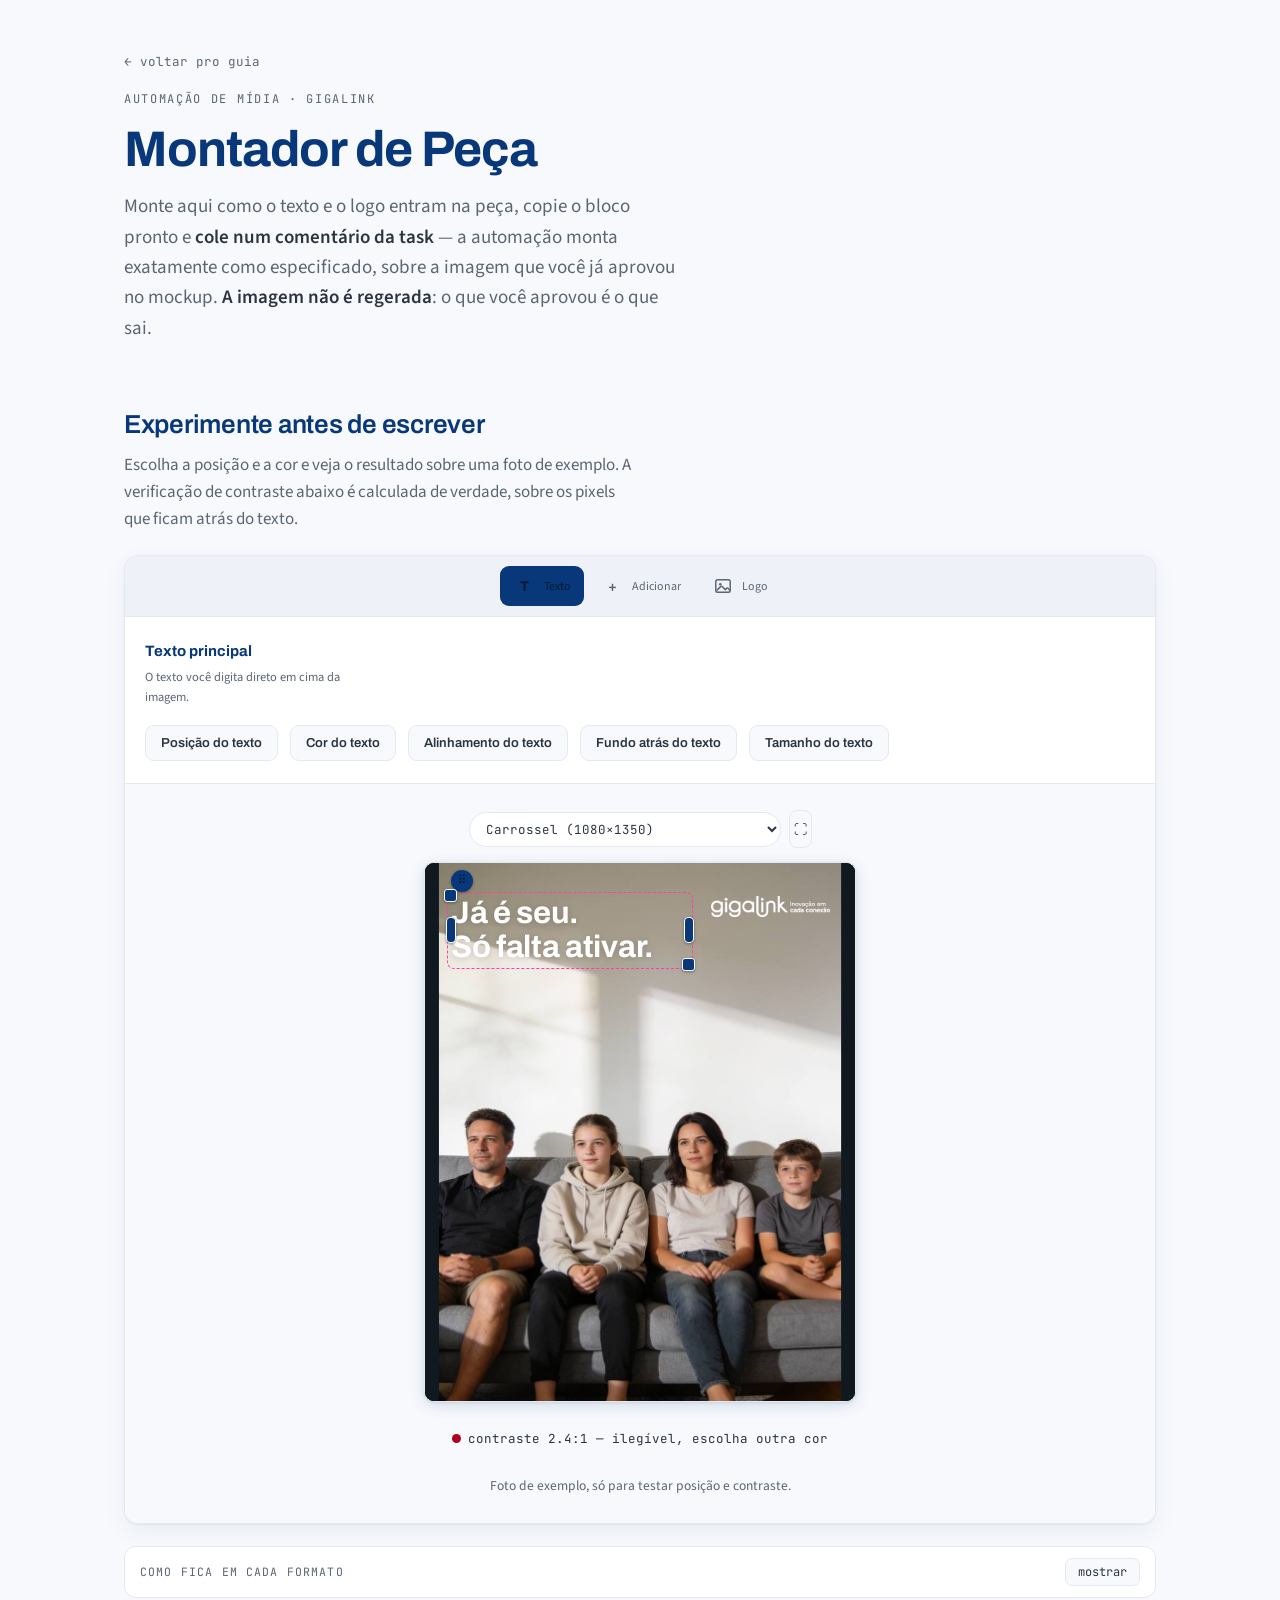
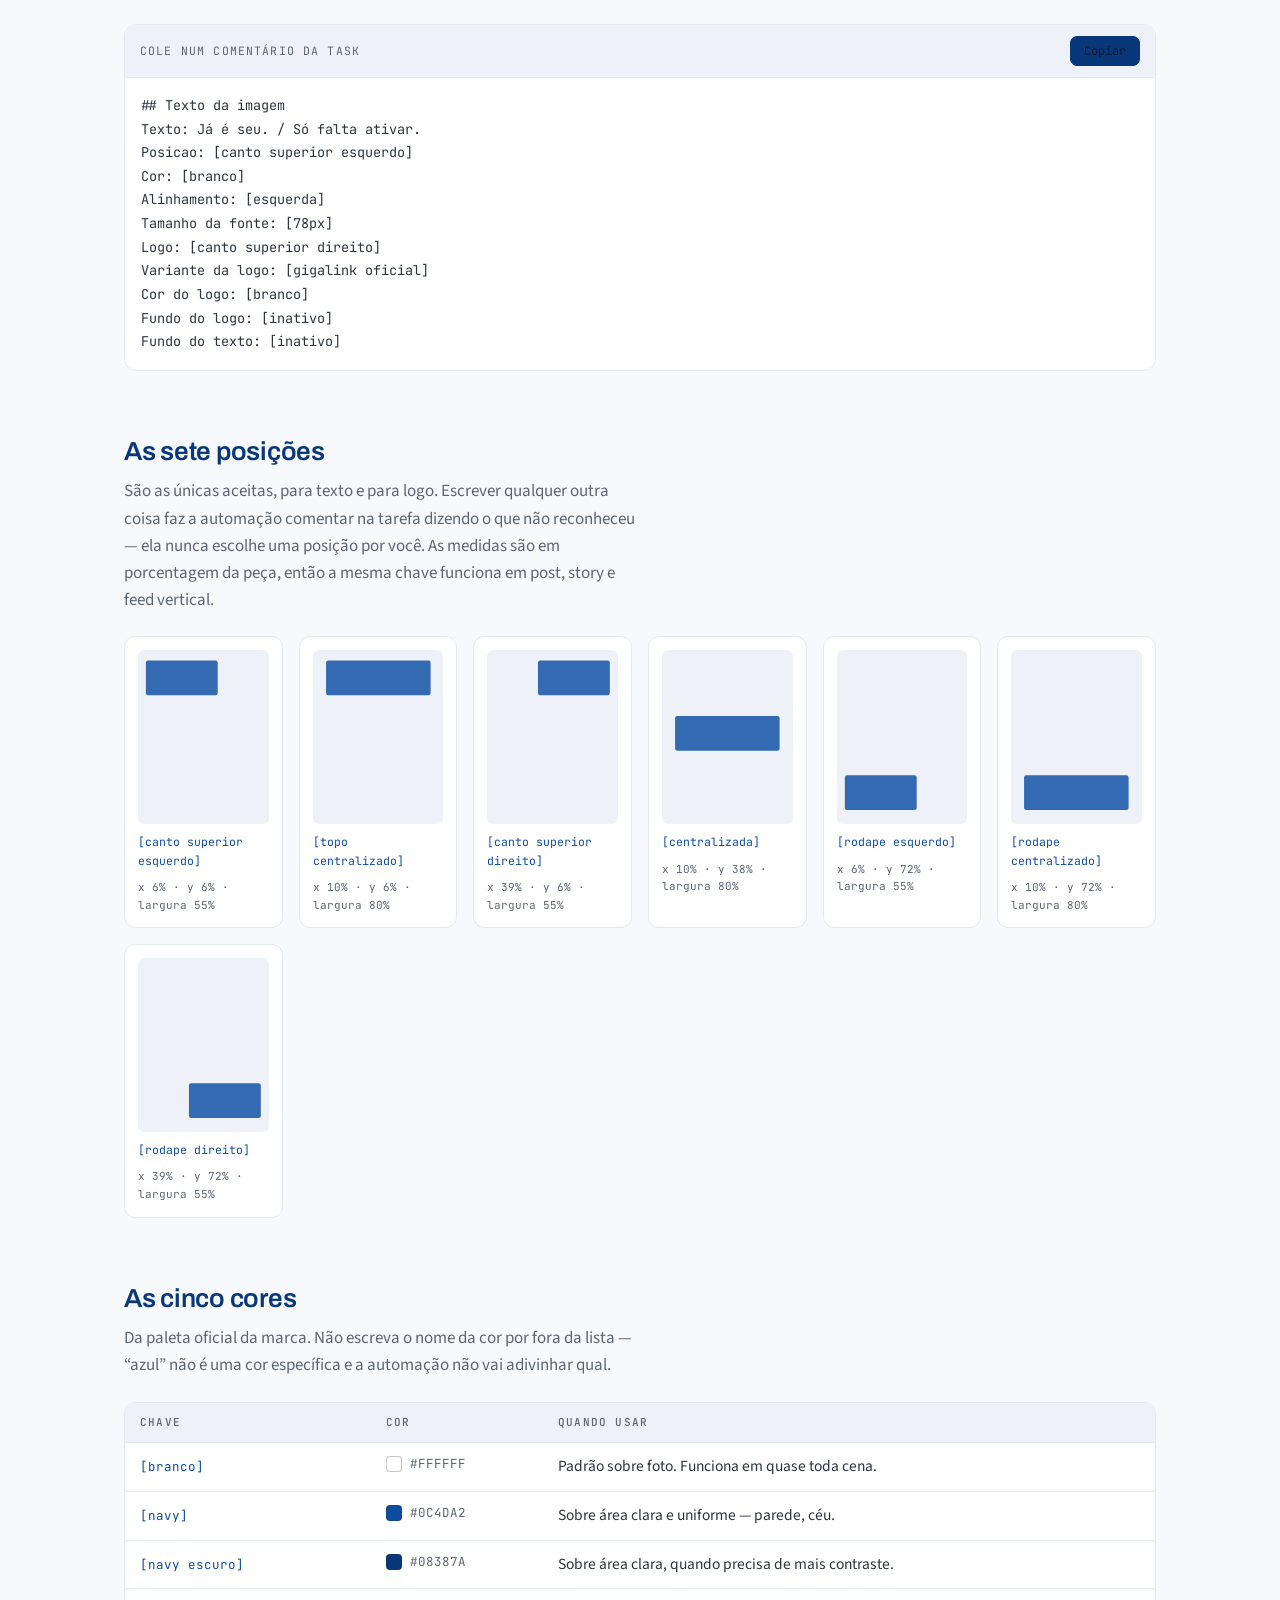
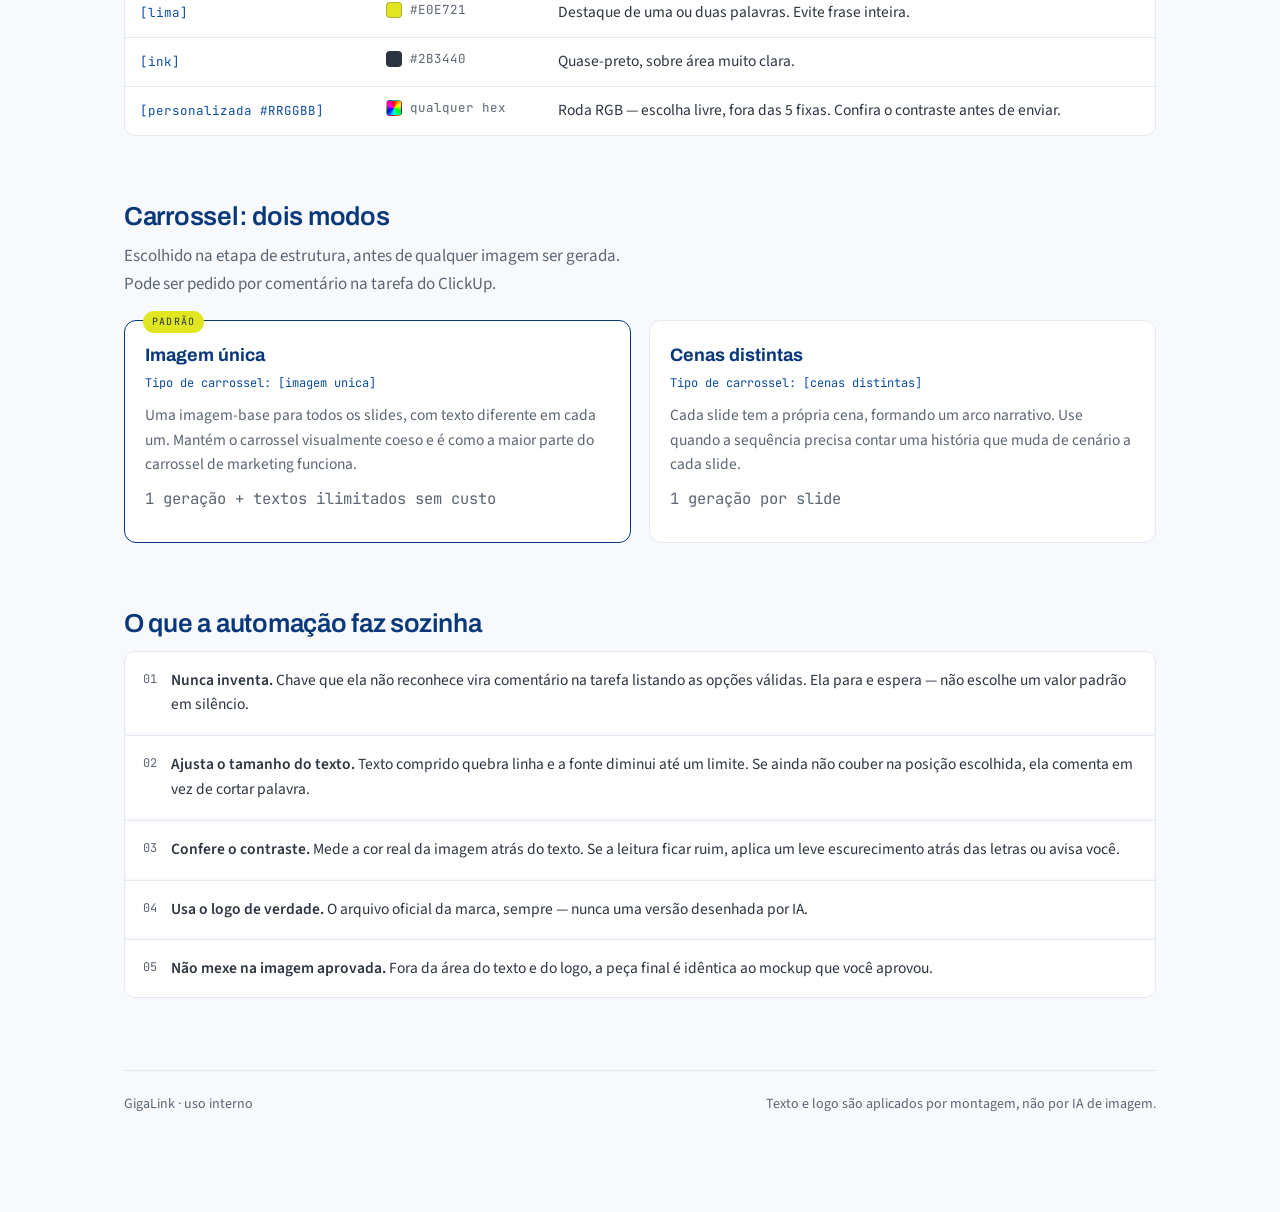
==== montador-peca/index.html @ 2132985a "fix(montador-peca): serializa tamanho de fonte real no comentario O Montador deixava ajustar o taman" ====
<!DOCTYPE html>
<html lang="pt-BR">
<head>
<meta charset="UTF-8">
<meta name="viewport" content="width=device-width, initial-scale=1.0">
<title>Montador de Peça</title>
<meta name="description" content="Referência de posição, cor e logo para a automação de mídia da Gigalink — escolha e veja o resultado antes de aprovar.">
<link rel="stylesheet" href="https://fonts.googleapis.com/css2?family=Archivo:wght@500;600;700&family=Source+Sans+3:wght@400;600&family=JetBrains+Mono:wght@500&display=swap">
<style>
:root{
  --navy-dark:#08387a; --navy:#0c4da2; --navy-mid:#1763c2;
  --lime:#e0e721; --ink:#2b3440; --muted:#5b6573;
  --line:#e4e9f1; --soft:#eef2f8;
  --bg:#f7f9fc; --card:#ffffff; --fg:var(--ink);
  --fg-dim:var(--muted); --border:var(--line); --chip:var(--soft);
  --ok:#1a7f4b; --warn:#8a5a00; --bad:#b00020;
  --shadow:0 1px 2px rgba(8,56,122,.06), 0 8px 24px rgba(8,56,122,.06);
  --display:"Archivo",system-ui,-apple-system,Segoe UI,sans-serif;
  --body:"Source Sans 3",system-ui,-apple-system,Segoe UI,sans-serif;
  --mono:"JetBrains Mono",ui-monospace,SFMono-Regular,Menlo,monospace;
}
@media (prefers-color-scheme:dark){
  :root:not([data-theme="light"]){
    --bg:#071a33; --card:#0d2748; --fg:#e8eef7; --fg-dim:#9fb3cd;
    --border:#1b3c66; --chip:#122f54; --navy-dark:#cddef5; --navy:#7fb1f0;
    --ok:#5ed69b; --warn:#e8bf6a; --bad:#ff8a9b;
    --shadow:0 1px 2px rgba(0,0,0,.3), 0 10px 28px rgba(0,0,0,.35);
  }
}
:root[data-theme="dark"]{
  --bg:#071a33; --card:#0d2748; --fg:#e8eef7; --fg-dim:#9fb3cd;
  --border:#1b3c66; --chip:#122f54; --navy-dark:#cddef5; --navy:#7fb1f0;
  --ok:#5ed69b; --warn:#e8bf6a; --bad:#ff8a9b;
  --shadow:0 1px 2px rgba(0,0,0,.3), 0 10px 28px rgba(0,0,0,.35);
}

*{box-sizing:border-box}
body{
  margin:0; background:var(--bg); color:var(--fg);
  font-family:var(--body); font-size:17px; line-height:1.6;
  -webkit-font-smoothing:antialiased;
}
.wrap{max-width:1080px; margin:0 auto; padding:48px 24px 96px}

/* --- cabecalho --- */
.voltar{
  display:inline-flex; align-items:center; gap:6px; font-family:var(--mono);
  font-size:12.5px; color:var(--fg-dim); text-decoration:none; margin-bottom:18px;
}
.voltar:hover{ color:var(--navy) }
.eyebrow{
  font-family:var(--mono); font-size:12px; letter-spacing:.14em;
  text-transform:uppercase; color:var(--fg-dim); margin:0 0 14px;
}
h1{
  font-family:var(--display); font-weight:700; font-size:clamp(32px,5vw,50px);
  line-height:1.06; letter-spacing:-.02em; margin:0 0 16px; text-wrap:balance;
  color:var(--navy-dark);
}
.lede{font-size:19px; color:var(--fg-dim); max-width:62ch; margin:0}
.lede strong{color:var(--fg); font-weight:600}

h2{
  font-family:var(--display); font-weight:600; font-size:26px; letter-spacing:-.01em;
  margin:0 0 6px; color:var(--navy-dark); text-wrap:balance;
}
.sub{color:var(--fg-dim); margin:0 0 22px; max-width:64ch}
section{margin-top:60px}

/* --- montador --- */
/* FIX 2026-09-01: a proporcao estava invertida -- controles ocupavam 593px e a previa
   so 320px, ou seja a coisa que a pessoa precisa julgar era a menor da tela. Agora os
   controles ficam numa coluna estreita fixa e a previa fica com todo o resto. */
/* FIX 2026-09-01: layout virou vertical -- rail + painel de controles formam uma
   barra no TOPO, a previa/imagem fica embaixo, ocupando a largura toda. Antes disso
   era rail | controles | previa lado a lado (3 colunas). */
.tool{
  display:grid; grid-template-columns:1fr; gap:0;
  background:var(--card); border:1px solid var(--border); border-radius:14px;
  box-shadow:var(--shadow); overflow:hidden;
}

/* --- rail de itens (Text/Logo), estilo editor de peca: barra horizontal no topo --- */
.rail{
  display:flex; flex-direction:row; flex-wrap:wrap; align-items:center; justify-content:center;
  gap:4px; padding:10px 14px; border-right:none; border-bottom:1px solid var(--border);
  background:var(--chip);
}
.rail-btn{
  display:flex; flex-direction:row; align-items:center; gap:6px; width:auto; flex:0 0 auto;
  padding:7px 12px; border:none; border-radius:9px; background:transparent;
  color:var(--fg-dim); cursor:pointer; font-family:var(--body);
}
.rail-btn .ic{
  display:flex; align-items:center; justify-content:center; width:26px; height:26px;
  font-family:var(--display); font-weight:700; font-size:14px;
}
.rail-btn .lb{font-size:12px; letter-spacing:.01em; line-height:1.1; text-align:center}
.rail-btn:hover{background:var(--bg); color:var(--fg)}
.rail-btn[aria-pressed="true"]{background:var(--navy-dark); color:var(--card)}
:root[data-theme="dark"] .rail-btn[aria-pressed="true"],
:root:not([data-theme="light"]) .rail-btn[aria-pressed="true"]{ color:#071a33 }
.rail-remove{
  width:22px; height:22px; border-radius:50%; border:1px solid var(--border);
  background:var(--bg); color:var(--fg-dim); font-size:12px; line-height:1; cursor:pointer;
  margin-top:-2px;
}
.rail-remove:hover{color:var(--bad); border-color:var(--bad)}

.controls{display:flex; flex-direction:column; padding:22px 20px; min-width:0}
.controls-head{
  font-family:var(--display); font-weight:700; font-size:15px; color:var(--navy-dark);
  margin:0 0 4px;
}
.controls-hint{
  font-size:12.5px; color:var(--fg-dim); margin:0 0 18px; max-width:38ch;
}
/* FIX 2026-09-01: com o topo virando uma barra larga, o painel e uma grade que usa
   a largura toda, e todo campo fica lado a lado com os outros na mesma linha
   (nao mais empilhado) -- os campos com mais conteudo (posicao, fundo) tem um
   min-width maior pra nao ficar espremido, mas continuam quebrando linha em vez
   de tomar a largura inteira sozinhos. */
/* flex (nao grid): agora cada campo e so um botao pequeno de largura variavel
   ("Cor do texto" vs "Alinhamento do texto" tem tamanhos bem diferentes) -- grid
   com 1fr estica cada celula pra largura da coluna toda, o que colava os botoes
   um embaixo do outro em telas estreitas mesmo cabendo 2+ lado a lado. Flex-wrap
   deixa cada botao com a largura do proprio conteudo e so quebra linha quando
   nao cabe mais nenhum. */
.panel{display:flex; flex-wrap:wrap; gap:10px 12px; align-items:flex-start}
.panel[hidden]{display:none}
.field{margin-bottom:0; position:relative}
/* botao que abre/fecha o popover da ferramenta -- fica visivel na barra, o resto
   (posicao, cores, sliders...) so aparece depois de clicar, estilo Photoshop/Figma */
.field-trigger{
  display:inline-flex; align-items:center; gap:6px; padding:10px 15px;
  border:1px solid var(--border); border-radius:9px; background:var(--bg); color:var(--fg);
  font-family:var(--display); font-weight:600; font-size:13px; cursor:pointer; white-space:nowrap;
}
.field-trigger:hover{border-color:var(--navy)}
.field-trigger[aria-expanded="true"]{background:var(--navy-dark); border-color:var(--navy-dark); color:var(--card)}
:root[data-theme="dark"] .field-trigger[aria-expanded="true"],
:root:not([data-theme="light"]) .field-trigger[aria-expanded="true"]{ color:#071a33 }
/* posicionado via JS (position:fixed) pra nao ser cortado pelo overflow:hidden do
   .tool -- o campo "Fundo atras..." perto do fim do painel abriria um popover
   parcialmente invisivel se isso ficasse position:absolute dentro do container */
.field-pop{
  position:fixed; z-index:45; min-width:240px; max-width:320px;
  background:var(--card); border:1px solid var(--border); border-radius:12px;
  box-shadow:0 16px 40px rgba(8,56,122,.2), 0 2px 10px rgba(8,56,122,.1);
  padding:16px; display:flex; flex-direction:column; gap:14px;
}
.field-pop[hidden]{display:none}
.key:focus-visible, .sw:focus-visible, .icon-btn:focus-visible,
.formato-select:focus-visible, .copy:focus-visible, .tbox:focus{
  outline:2px solid var(--navy); outline-offset:2px;
}

.custom-toggle{
  display:flex; align-items:center; gap:10px; font-family:var(--display); font-weight:600; font-size:13px;
  color:var(--fg); cursor:pointer; margin-top:9px;
}
/* interruptor (switch) no lugar do checkbox padrao do navegador -- transmite melhor
   a ideia de ligar/desligar um recurso do que uma caixinha de marcar */
.custom-toggle input[type="checkbox"]{
  appearance:none; -webkit-appearance:none; width:36px; height:21px; border-radius:999px;
  background:var(--border); position:relative; flex:none; cursor:pointer; margin:0;
  transition:background-color .15s ease; accent-color:var(--navy-dark);
}
.custom-toggle input[type="checkbox"]::after{
  content:''; position:absolute; top:2px; left:2px; width:17px; height:17px; border-radius:50%;
  background:#fff; box-shadow:0 1px 3px rgba(0,0,0,.35); transition:transform .15s ease;
}
.custom-toggle input[type="checkbox"]:checked{background:var(--navy-dark)}
.custom-toggle input[type="checkbox"]:checked::after{transform:translateX(15px)}
.custom-toggle input[type="checkbox"]:focus-visible{outline:2px solid var(--navy); outline-offset:2px}
.custom-fields{
  display:grid; grid-template-columns:1fr; gap:10px; margin-top:11px;
}
/* X/Y/L (ajuste fino de posicao) lado a lado -- agrupa as 3 coordenadas numa unica
   linha compacta em vez de espalhar em 3 linhas. Os campos de fundo (cor+opacidade)
   usam a mesma classe base e querem a largura inteira numa coluna so. */
.custom-fields.coords{grid-template-columns:repeat(3,1fr); max-width:280px}
.custom-fields[hidden]{display:none}
.custom-fields label{
  display:flex; flex-direction:column; gap:5px; font-family:var(--display); font-weight:600; font-size:11.5px;
  color:var(--fg-dim); text-transform:none; letter-spacing:0;
}
.custom-fields input{
  font-family:var(--mono); font-size:14px; padding:7px 9px; width:100%;
  border:1px solid var(--border); border-radius:7px; background:var(--bg); color:var(--fg);
  font-variant-numeric:tabular-nums;
}
.custom-fields input:focus-visible{outline:2px solid var(--navy); outline-offset:1px}
.custom-hint{
  grid-column:1/-1; font-family:var(--body); font-size:12.5px; line-height:1.5;
  color:var(--fg-dim); margin:0;
}
.size-val{font-family:var(--mono); font-weight:400; text-transform:none; letter-spacing:0; color:var(--fg)}
.size-range{width:100%; margin:9px 0; accent-color:var(--navy-dark)}
.size-range + .custom-hint{margin-top:-3px}
/* linha de opacidade: rotulo + barra curta + valor logo ao lado, em vez da barra
   esticando a largura toda do painel com o numero longe dela */
.opacity-row{display:flex; align-items:center; gap:12px; margin-top:2px}
.opacity-row .opacity-label{
  font-family:var(--display); font-weight:600; font-size:12.5px; color:var(--fg-dim); white-space:nowrap;
}
.opacity-row .size-range{width:130px; margin:0; flex:none}
.opacity-row .size-val{font-family:var(--display); font-weight:600; font-size:13px; min-width:34px}
/* campo numerico de tamanho de fonte -- troca a barra de slider por um numero em
   px que da pra digitar direto, mesma ideia de um campo de tamanho de fonte real
   (Canva/Figma/Photoshop), em vez de só arrastar uma barra */
.fontsize-input{position:relative; display:inline-block; margin:9px 0}
.fontsize-input input{
  font-family:var(--display); font-weight:600; font-size:16px; padding:9px 32px 9px 12px; width:110px;
  border:1px solid var(--border); border-radius:8px; background:var(--bg); color:var(--fg);
  font-variant-numeric:tabular-nums;
}
/* "px" embutido dentro do proprio campo (como Figma/Canva), nao solto do lado --
   e remove as setinhas nativas do number, que colidiriam com o "px" */
.fontsize-input input[type="number"]{-moz-appearance:textfield}
.fontsize-input input[type="number"]::-webkit-outer-spin-button,
.fontsize-input input[type="number"]::-webkit-inner-spin-button{-webkit-appearance:none; margin:0}
.fontsize-input input:focus-visible{outline:2px solid var(--navy); outline-offset:1px}
.fontsize-input .unit{
  position:absolute; right:12px; top:50%; transform:translateY(-50%);
  font-family:var(--mono); font-size:12px; color:var(--fg-dim); pointer-events:none;
}
.fontsize-input + .custom-hint{margin-top:8px}
.keys{display:flex; flex-wrap:wrap; gap:7px}
.key{
  font-family:var(--mono); font-size:12.5px; padding:7px 11px;
  border:1px solid var(--border); border-radius:7px;
  background:var(--bg); color:var(--fg); cursor:pointer;
}
.key[aria-pressed="true"]{
  background:var(--navy-dark); border-color:var(--navy-dark); color:var(--card);
}
:root[data-theme="dark"] .key[aria-pressed="true"],
:root:not([data-theme="light"]) .key[aria-pressed="true"]{ color:#071a33 }

.icon-btn{
  display:flex; align-items:center; justify-content:center; min-width:38px; height:38px;
  padding:0 4px; border:1px solid var(--border); border-radius:8px;
  background:var(--bg); color:var(--fg); cursor:pointer;
}
.icon-btn:hover{border-color:var(--navy)}

/* grupo segmentado (alinhamento) -- botoes colados, uma unica borda externa,
   igual editores de texto de mercado (design.com, Canva, Figma) */
.segbar{display:inline-flex; border:1px solid var(--border); border-radius:8px; overflow:hidden; width:fit-content}
.segbar .icon-btn{border:none; border-radius:0; min-width:36px}
.segbar .icon-btn + .icon-btn{border-left:1px solid var(--border)}

/* grade 3x3 de posicao: a celula ocupada representa onde o texto cai na peca --
   cada celula mostra uma seta apontando pra direcao (ou um ponto no centro), mais
   parecido com uma ferramenta de ancoragem do que os tracinhos de antes */
.posgrid3{display:grid; grid-template-columns:repeat(3,1fr); gap:6px; max-width:190px}
.poscell{
  display:flex; align-items:center; justify-content:center; height:36px;
  border:1px solid var(--border); border-radius:6px; background:var(--bg); cursor:pointer;
  color:var(--fg-dim);
}
.poscell:hover{border-color:var(--navy); color:var(--navy)}
.poscell[aria-pressed="true"]{background:var(--navy-dark); border-color:var(--navy-dark); color:var(--card)}
:root[data-theme="dark"] .poscell[aria-pressed="true"],
:root:not([data-theme="light"]) .poscell[aria-pressed="true"]{ color:#071a33 }
.icon-btn[aria-pressed="true"]{
  background:var(--navy-dark); border-color:var(--navy-dark); color:var(--card);
}
:root[data-theme="dark"] .icon-btn[aria-pressed="true"],
:root:not([data-theme="light"]) .icon-btn[aria-pressed="true"]{ color:#071a33 }

.sws{display:flex; flex-wrap:wrap; gap:8px}
.sw{
  display:flex; align-items:center; justify-content:center; cursor:pointer;
  width:34px; height:34px; padding:0; border:1px solid var(--border); border-radius:7px;
  background:var(--bg);
}
.sw i{width:18px; height:18px; border-radius:50%; border:1px solid rgba(43,52,64,.28); display:block}
.sw[aria-pressed="true"]{border-color:var(--navy-dark); box-shadow:inset 0 0 0 1px var(--navy-dark)}

/* swatch de cor livre: anel arco-iris (roda RGB) por baixo, input[type=color] nativo
   sobreposto e invisivel -- clicar em qualquer lugar do circulo abre o seletor do SO */
.sw-custom{position:relative; cursor:pointer}
.sw-custom i{
  background:conic-gradient(red,#ff0,lime,cyan,blue,magenta,red);
  border:1px solid rgba(43,52,64,.28);
}
.sw-custom--ativo i{border:2px solid var(--card); box-shadow:0 0 0 1px rgba(43,52,64,.28)}
.sw-custom input[type="color"]{
  position:absolute; inset:0; width:100%; height:100%; padding:0; border:none;
  opacity:0; cursor:pointer;
}

/* --- preview --- */
.stage{
  display:flex; flex-direction:column; gap:14px; align-items:center; min-width:0;
  background:var(--bg); padding:26px 22px; border-top:1px solid var(--border);
}
.formato-select{
  font-family:var(--mono); font-size:12.5px; padding:7px 30px 7px 12px; cursor:pointer;
  border:1px solid var(--border); border-radius:999px; background:var(--card); color:var(--fg);
  max-width:100%; min-width:0; text-overflow:ellipsis;
}
/* filho de flex sem min-width:0 nao encolhe abaixo do proprio conteudo -- o nome
   comprido do formato ("Carrossel (1080x1350)") empurrava o botao de ampliar
   pra fora da tela em telas estreitas */
.stage-top > *{min-width:0}
.stage-top{flex-wrap:wrap}

.frame{
  position:relative; width:320px; border-radius:10px; overflow:hidden;
  border:1px solid var(--border); background:#000; flex:none;
  transition:transform .18s ease; max-width:100%;
  box-shadow:0 4px 16px rgba(8,56,122,.14), 0 1px 3px rgba(8,56,122,.1);
}
.frame canvas{display:block; width:100%; height:100%}
.stage-top{display:flex; align-items:center; gap:8px}
.frame.ampliado{
  position:fixed; top:50%; left:50%; transform-origin:center;
  z-index:41; box-shadow:0 20px 60px rgba(0,0,0,.45);
}
.lightbox-backdrop{
  position:fixed; inset:0; background:rgba(4,12,26,.78); z-index:40; cursor:zoom-out;
}
.lightbox-backdrop[hidden]{display:none}

/* miniaturas: a mesma montagem renderizada em todos os formatos de uma vez, pra
   conferir de relance se o texto se comporta bem nos formatos baixos/largos */
.minis-wrap{margin-top:22px; border:1px solid var(--border); border-radius:12px; background:var(--card)}
.minis-head{
  display:flex; align-items:center; justify-content:space-between; gap:12px; padding:11px 15px;
}
.minis-head span{
  font-family:var(--mono); font-size:11.5px; letter-spacing:.1em; text-transform:uppercase; color:var(--fg-dim);
}
.minis-toggle{
  font-family:var(--mono); font-size:12px; cursor:pointer; padding:5px 12px; border-radius:7px;
  border:1px solid var(--border); background:var(--bg); color:var(--fg);
}
.minis-toggle:hover{border-color:var(--navy)}
.minis{
  display:grid; grid-template-columns:repeat(auto-fill,minmax(150px,1fr)); gap:16px 14px;
  padding:4px 15px 16px; align-items:start;
}
.minis[hidden]{display:none}
.mini{display:flex; flex-direction:column; gap:5px; align-items:center}
/* altura limitada pra que Stories (9:16) nao deixe buracos enormes na grade ao lado
   de um Banner Desktop (5.5:1) -- a proporcao de cada formato e preservada */
.mini canvas{
  max-width:100%; max-height:168px; width:auto; height:auto; display:block;
  border-radius:6px; border:1px solid var(--border); background:#101820;
}
.mini span{font-family:var(--mono); font-size:10.5px; color:var(--fg-dim); text-align:center}
.mini.estoura span{color:var(--bad)}
.tbox{
  position:absolute; font-family:var(--display); font-weight:700;
  line-height:1.12; letter-spacing:-.01em; white-space:pre-wrap;
  overflow-wrap:break-word; text-shadow:0 1px 6px rgba(0,0,0,.16);
  cursor:text; outline:none; border-radius:3px;
}
.tbox:empty::before{content:attr(data-placeholder); opacity:.55}
.tbox.selecionado, .lbox.selecionado{outline:1.5px dashed #ff3fa4; outline-offset:3px}
.lbox{
  position:absolute; display:flex; align-items:center; justify-content:center;
  border-radius:6px; box-sizing:border-box;
  cursor:move; touch-action:none; user-select:none;
}
/* mascara/silhueta (variantes tingiveis): background-color pinta so onde o alfa do
   PNG permite -- exatamente o mesmo efeito de e_colorize no Cloudinary/PIL.
   Variantes ja coloridas usam background-image comum, sem mascara. */
.lbox-img{
  width:100%; height:100%;
  -webkit-mask-repeat:no-repeat; mask-repeat:no-repeat;
  -webkit-mask-position:center; mask-position:center;
  -webkit-mask-size:contain; mask-size:contain;
  background-position:center; background-repeat:no-repeat; background-size:contain;
}
.drag-handle{
  position:absolute; width:22px; height:22px; border-radius:50%;
  background:var(--navy-dark); color:var(--card); display:flex; align-items:center;
  justify-content:center; font-size:12px; line-height:1; cursor:move;
  touch-action:none; user-select:none; box-shadow:0 1px 3px rgba(0,0,0,.35); z-index:6;
}
:root[data-theme="dark"] .drag-handle, :root:not([data-theme="light"]) .drag-handle{color:#071a33}
.resize-handle{
  position:absolute; width:10px; height:26px; border-radius:4px;
  background:var(--navy-dark); border:1.5px solid var(--card); cursor:ew-resize;
  touch-action:none; user-select:none; box-shadow:0 1px 3px rgba(0,0,0,.35); z-index:6;
}
/* alcas de canto: arrastar aumenta/diminui o TAMANHO DO TEXTO (nao a largura da
   caixa) -- mesmo gesto de "free transform" do Canva/Photoshop numa caixa de texto */
.resize-handle-corner{
  position:absolute; width:13px; height:13px; border-radius:3px;
  background:var(--navy-dark); border:1.5px solid var(--card);
  touch-action:none; user-select:none; box-shadow:0 1px 3px rgba(0,0,0,.35); z-index:7;
}
.resize-handle-corner.tl, .resize-handle-corner.br{cursor:nwse-resize}
.guide{position:absolute; pointer-events:none; z-index:5}
.guide-v{top:0; bottom:0; left:50%; width:0; border-left:1.5px dashed #ff3fa4; box-shadow:0 0 4px rgba(255,63,164,.6)}
.guide-h{left:0; right:0; top:50%; height:0; border-top:1.5px dashed #ff3fa4; box-shadow:0 0 4px rgba(255,63,164,.6)}
.verdict{
  font-family:var(--mono); font-size:12.5px; text-align:center;
  display:flex; align-items:center; gap:7px; justify-content:center;
}
.dot{width:9px;height:9px;border-radius:50%;display:inline-block;flex:none}
.note{font-size:13.5px; color:var(--fg-dim); text-align:center; max-width:320px; margin:0}

/* --- snippet --- */
.snippet{margin-top:26px; border:1px solid var(--border); border-radius:12px; overflow:hidden; background:var(--card)}
.snippet header{
  display:flex; align-items:center; justify-content:space-between; gap:12px;
  padding:11px 15px; background:var(--chip); border-bottom:1px solid var(--border);
}
.snippet header span{font-family:var(--mono); font-size:11.5px; letter-spacing:.1em; text-transform:uppercase; color:var(--fg-dim)}
.copy{
  font-family:var(--mono); font-size:12px; cursor:pointer; padding:6px 13px;
  border-radius:7px; border:1px solid var(--navy-dark);
  background:var(--navy-dark); color:var(--card);
}
:root[data-theme="dark"] .copy, :root:not([data-theme="light"]) .copy{color:#071a33}
pre{
  margin:0; padding:16px; overflow-x:auto;
  font-family:var(--mono); font-size:13.5px; line-height:1.75; color:var(--fg);
}

/* --- grid de posicoes --- */
.posgrid{display:grid; grid-template-columns:repeat(auto-fit,minmax(148px,1fr)); gap:16px}
.poscard{
  background:var(--card); border:1px solid var(--border); border-radius:11px;
  padding:13px; display:flex; flex-direction:column; gap:9px;
}
.poscard code{font-family:var(--mono); font-size:11.5px; color:var(--navy); overflow-wrap:break-word}
.poscard .cx{font-family:var(--mono); font-size:11px; color:var(--fg-dim)}

/* --- tabelas --- */
.tablewrap{overflow-x:auto; border:1px solid var(--border); border-radius:11px; background:var(--card)}
table{border-collapse:collapse; width:100%; font-size:15.5px}
th,td{padding:11px 15px; text-align:left; border-bottom:1px solid var(--border); vertical-align:top}
th{
  font-family:var(--mono); font-size:11px; letter-spacing:.11em; text-transform:uppercase;
  color:var(--fg-dim); background:var(--chip); font-weight:500; white-space:nowrap;
}
tr:last-child td{border-bottom:none}
td code{font-family:var(--mono); font-size:12.5px; color:var(--navy)}
td .hex{font-family:var(--mono); font-size:12.5px; font-variant-numeric:tabular-nums; color:var(--fg-dim)}
.chipcolor{display:inline-flex; align-items:center; gap:8px; white-space:nowrap}
.chipcolor i{width:16px;height:16px;border-radius:4px;border:1px solid rgba(43,52,64,.28);display:block}

/* --- modos de carrossel --- */
.modes{display:grid; grid-template-columns:repeat(auto-fit,minmax(258px,1fr)); gap:18px}
.mode{background:var(--card); border:1px solid var(--border); border-radius:12px; padding:20px; position:relative}
.mode.def{border-color:var(--navy-dark)}
.tag{
  position:absolute; top:-10px; left:18px; font-family:var(--mono); font-size:10px;
  letter-spacing:.12em; text-transform:uppercase; padding:3px 9px; border-radius:999px;
  background:var(--lime); color:#2b3440;
}
.mode h3{font-family:var(--display); font-size:18px; margin:0 0 4px; color:var(--navy-dark)}
.mode code{font-family:var(--mono); font-size:12px; color:var(--navy); display:block; margin-bottom:10px}
.mode p{margin:0 0 10px; font-size:15.5px; color:var(--fg-dim)}
.cost{font-family:var(--mono); font-size:12.5px; color:var(--fg)}

/* --- regras --- */
.rules{display:flex; flex-direction:column; gap:2px; border:1px solid var(--border); border-radius:11px; overflow:hidden}
.rule{display:grid; grid-template-columns:auto 1fr; gap:14px; padding:16px 18px; background:var(--card); align-items:start}
.rule + .rule{border-top:1px solid var(--border)}
.rule .n{font-family:var(--mono); font-size:12px; color:var(--fg-dim); padding-top:2px}
.rule p{margin:0; font-size:15.5px}
.rule strong{font-weight:600}

footer{
  margin-top:72px; padding-top:22px; border-top:1px solid var(--border);
  font-size:14px; color:var(--fg-dim); display:flex; justify-content:space-between; gap:16px; flex-wrap:wrap;
}
@media (prefers-reduced-motion:no-preference){
  .key,.sw,.icon-btn,.formato-select,.copy{transition:background-color .13s ease, border-color .13s ease, color .13s ease}
}
</style>
</head>
<body>
<div class="wrap">

  <a class="voltar" href="../index.html">← voltar pro guia</a>
  <p class="eyebrow">Automação de mídia · GigaLink</p>
  <h1>Montador de Peça</h1>
  <p class="lede">Monte aqui como o texto e o logo entram na peça, copie o bloco pronto e
  <strong>cole num comentário da task</strong> — a automação monta exatamente como
  especificado, sobre a imagem que você já aprovou no mockup.
  <strong>A imagem não é regerada</strong>: o que você aprovou é o que sai.</p>

  <section>
    <h2>Experimente antes de escrever</h2>
    <p class="sub">Escolha a posição e a cor e veja o resultado sobre uma foto de exemplo. A
    verificação de contraste abaixo é calculada de verdade, sobre os pixels que ficam atrás
    do texto.</p>

    <div class="tool">
      <div class="rail" id="itemlist"></div>

      <div class="controls">
        <p class="controls-head" id="controls-head">Texto principal</p>
        <p class="controls-hint" id="controls-hint">O texto você digita direto em cima da imagem.</p>

        <div class="panel" id="panel-texto1">
          <div class="field">
            <button type="button" class="field-trigger">Posição do texto</button>
            <div class="field-pop" hidden>
              <div class="keys" id="poskeys"></div>
              <label class="custom-toggle">
                <input type="checkbox" id="pos-custom-toggle">
                Ajuste fino
              </label>
              <div class="custom-fields coords" id="pos-custom-fields" hidden>
                <label title="X — distância do canto esquerdo">X<input type="number" id="pos-x" min="0" max="95" value="6" step="1"></label>
                <label title="Y — distância do topo">Y<input type="number" id="pos-y" min="0" max="95" value="6" step="1"></label>
                <label title="Largura da caixa de texto">L<input type="number" id="pos-w" min="10" max="100" value="55" step="1"></label>
                <p class="custom-hint" id="pos-custom-hint"></p>
              </div>
            </div>
          </div>

          <div class="field">
            <button type="button" class="field-trigger">Cor do texto</button>
            <div class="field-pop" hidden>
              <div class="sws" id="colkeys"></div>
            </div>
          </div>

          <div class="field">
            <button type="button" class="field-trigger">Alinhamento do texto</button>
            <div class="field-pop" hidden>
              <div class="segbar" id="alignkeys"></div>
            </div>
          </div>

          <div class="field">
            <button type="button" class="field-trigger">Fundo atrás do texto</button>
            <div class="field-pop" hidden>
              <label class="custom-toggle" style="margin-top:0">
                <input type="checkbox" id="fundo-toggle">
                Ativar fundo
              </label>
              <div class="custom-fields" id="fundo-fields" hidden style="grid-template-columns:1fr">
                <div class="sws" id="fundocolkeys"></div>
                <div class="opacity-row">
                  <span class="opacity-label">Opacidade</span>
                  <input type="range" id="fundo-opacidade" min="10" max="100" step="5" value="70" class="size-range">
                  <span id="fundo-opacidade-val" class="size-val"></span>
                </div>
                <p class="custom-hint" style="margin:0">Liga um fundo colorido no lugar do escurecimento automático de contraste.</p>
              </div>
            </div>
          </div>

          <div class="field">
            <button type="button" class="field-trigger">Tamanho do texto</button>
            <div class="field-pop" hidden>
              <div class="fontsize-input">
                <input type="number" id="fontsize-1" min="10" max="500" step="1" value="78">
                <span class="unit">px</span>
              </div>
              <p class="custom-hint">Ajusta só a prévia por enquanto — a automação ainda gera com o tamanho automático de sempre.</p>
            </div>
          </div>
        </div>

        <div class="panel" id="panel-texto2" hidden>
          <div class="field">
            <button type="button" class="field-trigger">Posição da segunda caixa</button>
            <div class="field-pop" hidden>
              <div class="keys" id="poskeys2"></div>
              <label class="custom-toggle">
                <input type="checkbox" id="pos2-custom-toggle">
                Ajuste fino
              </label>
              <div class="custom-fields coords" id="pos2-custom-fields" hidden>
                <label title="X — distância do canto esquerdo">X<input type="number" id="pos2-x" min="0" max="95" value="6" step="1"></label>
                <label title="Y — distância do topo">Y<input type="number" id="pos2-y" min="0" max="95" value="6" step="1"></label>
                <label title="Largura da caixa de texto">L<input type="number" id="pos2-w" min="10" max="100" value="55" step="1"></label>
                <p class="custom-hint" id="pos2-custom-hint"></p>
              </div>
            </div>
          </div>

          <div class="field">
            <button type="button" class="field-trigger">Cor da segunda caixa</button>
            <div class="field-pop" hidden>
              <div class="sws" id="colkeys2"></div>
            </div>
          </div>

          <div class="field">
            <button type="button" class="field-trigger">Alinhamento da segunda caixa</button>
            <div class="field-pop" hidden>
              <div class="segbar" id="alignkeys2"></div>
            </div>
          </div>

          <div class="field">
            <button type="button" class="field-trigger">Fundo atrás do texto</button>
            <div class="field-pop" hidden>
              <label class="custom-toggle" style="margin-top:0">
                <input type="checkbox" id="fundo2-toggle">
                Ativar fundo
              </label>
              <div class="custom-fields" id="fundo2-fields" hidden style="grid-template-columns:1fr">
                <div class="sws" id="fundocolkeys2"></div>
                <div class="opacity-row">
                  <span class="opacity-label">Opacidade</span>
                  <input type="range" id="fundo2-opacidade" min="10" max="100" step="5" value="70" class="size-range">
                  <span id="fundo2-opacidade-val" class="size-val"></span>
                </div>
                <p class="custom-hint" style="margin:0">Liga um fundo colorido no lugar do escurecimento automático de contraste.</p>
              </div>
            </div>
          </div>

          <div class="field">
            <button type="button" class="field-trigger">Tamanho do texto</button>
            <div class="field-pop" hidden>
              <div class="fontsize-input">
                <input type="number" id="fontsize-2" min="10" max="500" step="1" value="78">
                <span class="unit">px</span>
              </div>
              <p class="custom-hint">Ajusta só a prévia por enquanto — a automação ainda gera com o tamanho automático de sempre.</p>
            </div>
          </div>
        </div>

        <div class="panel" id="panel-logo" hidden>
          <div class="field">
            <button type="button" class="field-trigger">Variante da logo</button>
            <div class="field-pop" hidden>
              <select id="logo-variante-select" class="formato-select" title="Variante da logo" style="width:100%"></select>
            </div>
          </div>

          <div class="field" id="field-logocor">
            <button type="button" class="field-trigger">Cor da logo</button>
            <div class="field-pop" hidden>
              <div class="sws" id="logocolkeys"></div>
              <p class="custom-hint" id="logocor-nota" hidden style="margin:10px 0 0"></p>
            </div>
          </div>

          <div class="field">
            <button type="button" class="field-trigger">Fundo atrás da logo</button>
            <div class="field-pop" hidden>
              <label class="custom-toggle" style="margin-top:0">
                <input type="checkbox" id="logo-fundo-toggle">
                Ativar fundo
              </label>
              <div class="custom-fields" id="logo-fundo-fields" hidden style="grid-template-columns:1fr">
                <div class="sws" id="logofundocolkeys"></div>
                <div class="opacity-row">
                  <span class="opacity-label">Opacidade</span>
                  <input type="range" id="logo-fundo-opacidade" min="10" max="100" step="5" value="70" class="size-range">
                  <span id="logo-fundo-opacidade-val" class="size-val"></span>
                </div>
              </div>
            </div>
          </div>

          <div class="field">
            <button type="button" class="field-trigger">Posição da logo</button>
            <div class="field-pop" hidden>
              <div class="keys" id="logokeys"></div>
              <label class="custom-toggle">
                <input type="checkbox" id="logo-custom-toggle">
                Ajuste fino
              </label>
              <div class="custom-fields coords" id="logo-custom-fields" hidden>
                <label title="X — distância do canto esquerdo">X<input type="number" id="logo-x" min="0" max="95" value="6" step="1"></label>
                <label title="Y — distância do topo">Y<input type="number" id="logo-y" min="0" max="95" value="6" step="1"></label>
                <label title="Largura da logo">L<input type="number" id="logo-w" min="5" max="80" value="28" step="1"></label>
                <p class="custom-hint" id="logo-custom-hint"></p>
              </div>
            </div>
          </div>
        </div>
      </div>

      <div class="stage" id="stage">
        <div class="stage-top">
          <select id="formato-select" class="formato-select" title="Formato da peça"></select>
          <button type="button" class="icon-btn" id="btn-ampliar" title="Ver ampliado" aria-label="Ver prévia ampliada">⛶</button>
        </div>
        <div class="frame" id="frame">
          <canvas id="cv" width="320" height="427"></canvas>
          <div class="tbox" id="tbox" contenteditable="true" spellcheck="false" data-placeholder="Escreva o texto aqui"></div>
          <div class="tbox" id="tbox2" contenteditable="true" spellcheck="false" data-placeholder="Escreva o texto aqui" hidden></div>
          <div class="lbox" id="lbox"><div class="lbox-img" id="lboximg"></div></div>
          <div class="drag-handle" id="tbox-handle" title="Arrastar">⠿</div>
          <div class="drag-handle" id="tbox2-handle" title="Arrastar" hidden>⠿</div>
          <div class="drag-handle" id="lbox-handle" title="Arrastar">⠿</div>
          <div class="resize-handle" id="tbox-resize-l" title="Redimensionar largura" hidden></div>
          <div class="resize-handle" id="tbox-resize-r" title="Redimensionar largura" hidden></div>
          <div class="resize-handle" id="tbox2-resize-l" title="Redimensionar largura" hidden></div>
          <div class="resize-handle" id="tbox2-resize-r" title="Redimensionar largura" hidden></div>
          <div class="resize-handle-corner tl" id="tbox-resize-tl" title="Arrastar para aumentar/diminuir o texto" hidden></div>
          <div class="resize-handle-corner br" id="tbox-resize-br" title="Arrastar para aumentar/diminuir o texto" hidden></div>
          <div class="resize-handle-corner tl" id="tbox2-resize-tl" title="Arrastar para aumentar/diminuir o texto" hidden></div>
          <div class="resize-handle-corner br" id="tbox2-resize-br" title="Arrastar para aumentar/diminuir o texto" hidden></div>
          <div class="guide guide-v" id="guideV" hidden></div>
          <div class="guide guide-h" id="guideH" hidden></div>
        </div>
        <p class="verdict" id="verdict"><span class="dot"></span><span></span></p>
        <p class="note" id="foto-note">Foto de exemplo, só para testar posição e contraste.</p>
        <div class="lightbox-backdrop" id="lightboxBackdrop" hidden></div>
      </div>
    </div>

    <div class="minis-wrap">
      <div class="minis-head">
        <span>Como fica em cada formato</span>
        <button type="button" class="minis-toggle" id="minis-toggle">mostrar</button>
      </div>
      <div class="minis" id="minis" hidden></div>
    </div>

    <div class="snippet">
      <header>
        <span>Cole num comentário da task</span>
        <button class="copy" id="copy" type="button">Copiar</button>
      </header>
      <pre id="out"></pre>
    </div>
  </section>

  <section>
    <h2>As sete posições</h2>
    <p class="sub">São as únicas aceitas, para texto e para logo. Escrever qualquer outra coisa
    faz a automação comentar na tarefa dizendo o que não reconheceu — ela nunca escolhe uma
    posição por você. As medidas são em porcentagem da peça, então a mesma chave funciona em
    post, story e feed vertical.</p>
    <div class="posgrid" id="posgrid"></div>
  </section>

  <section>
    <h2>As cinco cores</h2>
    <p class="sub">Da paleta oficial da marca. Não escreva o nome da cor por fora da lista —
    “azul” não é uma cor específica e a automação não vai adivinhar qual.</p>
    <div class="tablewrap">
      <table>
        <thead><tr><th>Chave</th><th>Cor</th><th>Quando usar</th></tr></thead>
        <tbody id="coltable"></tbody>
      </table>
    </div>
  </section>

  <section>
    <h2>Carrossel: dois modos</h2>
    <p class="sub">Escolhido na etapa de estrutura, antes de qualquer imagem ser gerada. Pode
    ser pedido por comentário na tarefa do ClickUp.</p>
    <div class="modes">
      <div class="mode def">
        <span class="tag">Padrão</span>
        <h3>Imagem única</h3>
        <code>Tipo de carrossel: [imagem unica]</code>
        <p>Uma imagem-base para todos os slides, com texto diferente em cada um. Mantém o
        carrossel visualmente coeso e é como a maior parte do carrossel de marketing funciona.</p>
        <p class="cost">1 geração + textos ilimitados sem custo</p>
      </div>
      <div class="mode">
        <h3>Cenas distintas</h3>
        <code>Tipo de carrossel: [cenas distintas]</code>
        <p>Cada slide tem a própria cena, formando um arco narrativo. Use quando a sequência
        precisa contar uma história que muda de cenário a cada slide.</p>
        <p class="cost">1 geração por slide</p>
      </div>
    </div>
  </section>

  <section>
    <h2>O que a automação faz sozinha</h2>
    <div class="rules">
      <div class="rule"><span class="n">01</span><p><strong>Nunca inventa.</strong> Chave que
      ela não reconhece vira comentário na tarefa listando as opções válidas. Ela para e
      espera — não escolhe um valor padrão em silêncio.</p></div>
      <div class="rule"><span class="n">02</span><p><strong>Ajusta o tamanho do texto.</strong>
      Texto comprido quebra linha e a fonte diminui até um limite. Se ainda não couber na
      posição escolhida, ela comenta em vez de cortar palavra.</p></div>
      <div class="rule"><span class="n">03</span><p><strong>Confere o contraste.</strong> Mede
      a cor real da imagem atrás do texto. Se a leitura ficar ruim, aplica um leve
      escurecimento atrás das letras ou avisa você.</p></div>
      <div class="rule"><span class="n">04</span><p><strong>Usa o logo de verdade.</strong> O
      arquivo oficial da marca, sempre — nunca uma versão desenhada por IA.</p></div>
      <div class="rule"><span class="n">05</span><p><strong>Não mexe na imagem aprovada.</strong>
      Fora da área do texto e do logo, a peça final é idêntica ao mockup que você aprovou.</p></div>
    </div>
  </section>

  <footer>
    <span>GigaLink · uso interno</span>
    <span>Texto e logo são aplicados por montagem, não por IA de imagem.</span>
  </footer>
</div>

<script>
// 'g' = celula na grade 3x3 do seletor de posicao (linha 0=topo, 1=meio, 2=rodape;
// coluna 0=esquerda, 1=centro, 2=direita). A propria posicao do botao na grade
// comunica onde o texto vai cair -- muito mais direto que 7 icones parecidos em fila.
const POS = [
  {k:'canto superior esquerdo', x:6,  y:6,  w:55, a:'left',   g:[0,0]},
  {k:'topo centralizado',       x:10, y:6,  w:80, a:'center', g:[0,1]},
  {k:'canto superior direito',  x:39, y:6,  w:55, a:'right',  g:[0,2]},
  {k:'centralizada',            x:10, y:38, w:80, a:'center', g:[1,1]},
  {k:'rodape esquerdo',         x:6,  y:72, w:55, a:'left',   g:[2,0]},
  {k:'rodape centralizado',     x:10, y:72, w:80, a:'center', g:[2,1]},
  {k:'rodape direito',          x:39, y:72, w:55, a:'right',  g:[2,2]}
];
const ALIGN = [
  {k:'esquerda', a:'left'},
  {k:'centro',   a:'center'},
  {k:'direita',  a:'right'}
];
const COL = [
  {k:'branco',      hex:'#FFFFFF', use:'Padrão sobre foto. Funciona em quase toda cena.'},
  {k:'navy',        hex:'#0C4DA2', use:'Sobre área clara e uniforme — parede, céu.'},
  {k:'navy escuro', hex:'#08387A', use:'Sobre área clara, quando precisa de mais contraste.'},
  {k:'lima',        hex:'#E0E721', use:'Destaque de uma ou duas palavras. Evite frase inteira.'},
  {k:'ink',         hex:'#2B3440', use:'Quase-preto, sobre área muito clara.'}
];
// Variantes oficiais de logo. 'colorido:true' = a arte tem cores proprias (gradiente
// da marca) e e composta como esta, ignorando o seletor de cor; sem a flag, o PNG e
// tratado como MASCARA de silhueta e pintado com a cor escolhida (branco/navy/lima/ink).
// Ao acrescentar uma variante aqui, acrescente a MESMA chave em LOGOS no
// compositor/montador.py e ponha o arquivo em compositor/assets/logos/ -- senao o site
// oferece uma opcao que a peca final nao honra.
const LOGOS = [
  {k:'gigalink oficial',          nome:'Gigalink Oficial',           src:'logos/gigalink-oficial.png',          w:2400, h:422},
  {k:'gigasafe horizontal',       nome:'GigaSafe Horizontal',        colorido:true, src:'logos/gigasafe-horizontal.png',       w:1684, h:737},
  {k:'gigasafe vertical',         nome:'GigaSafe Vertical',          colorido:true, src:'logos/gigasafe-vertical.png',         w:1087, h:1226},
  {k:'gigasafe horizontal mono',  nome:'GigaSafe Horizontal Mono',   src:'logos/gigasafe-horizontal-mono.png',  w:1684, h:736},
  {k:'gigasafe vertical mono',    nome:'GigaSafe Vertical Mono',     src:'logos/gigasafe-vertical-mono.png',    w:1087, h:1226},
  {k:'gigasafe horizontal branca',nome:'GigaSafe Horizontal Branca', src:'logos/gigasafe-horizontal-branca.png',w:401,  h:121}
];
// Formatos do catalogo de formatos da automacao (planilha de referencia) -- os
// marcados como categoria "imagem" na planilha, mais os 3 de LED (categoria "fisico"
// na planilha, mas sao imagem de verdade pra fins deste montador). 'reels' aparece
// duas vezes na planilha (linha duplicada) -- so 1 entrada aqui.
const FORMATOS = [
  {k:'carrossel',            nome:'Carrossel',              refW:1080, refH:1350},
  {k:'stories',               nome:'Stories',                refW:1080, refH:1920},
  {k:'post-estatico',         nome:'Post Estático',          refW:1080, refH:1080},
  {k:'dark-post',             nome:'Dark Post',              refW:1080, refH:1080},
  {k:'banner-site-mobile',    nome:'Banner Site Mobile',     refW:500,  refH:300},
  {k:'banner-site-desktop',   nome:'Banner Site Desktop',    refW:1920, refH:350},
  {k:'reels',                 nome:'Reels',                  refW:1080, refH:1920},
  {k:'fullscreen',            nome:'Fullscreen',             refW:1080, refH:1920},
  {k:'led-horizontal-centro', nome:'LED Horizontal Centro',  refW:768,  refH:256},
  {k:'led-base-operacional',  nome:'LED Base Operacional',   refW:1344, refH:768},
  {k:'led-vertical-centro',   nome:'LED Vertical Centro',    refW:576,  refH:768},
].map(f => ({...f, r: f.refW / f.refH}));

const IMG_B64 = "/9j/4AAQSkZJRgABAQAAAQABAAD/2wBDAAkGBwgHBgkIBwgKCgkLDRYPDQwMDRsUFRAWIB0iIiAdHx8kKDQsJCYxJx8fLT0tMTU3Ojo6Iys/RD84QzQ5Ojf/2wBDAQoKCg0MDRoPDxo3JR8lNzc3Nzc3Nzc3Nzc3Nzc3Nzc3Nzc3Nzc3Nzc3Nzc3Nzc3Nzc3Nzc3Nzc3Nzc3Nzc3Nzf/wAARCAP2AvgDASIAAhEBAxEB/8QAHAAAAgMBAQEBAAAAAAAAAAAAAAECAwQFBgcI/8QARRAAAgEDAwIFAgMFBQcDBAIDAAECAwQREiExBUEGEyJRYTJxFIGRByNCUqEVM2Kx0SRDU3KSweEWNIIlk6LxJvBEVIP/xAAZAQEBAQEBAQAAAAAAAAAAAAAAAQIDBAX/xAAmEQEBAAICAgICAwEBAQEAAAAAAQIRAzESIQRBE1EiMmEUQlJx/[base64]/[base64]/[base64]/[base64]/[base64]/[base64]/[base64]/[base64]/Q6dbutcN44UYrLk/ZI0XFaFvRlVqPEYrL3PkPjjxBO+v3+GraqdPaCpVdvkzbpZNu31T9pLp1Z07SxcUtnKq8/0R4jrPi3qN/XnWjXVGTjhqitO3yeZvLltyjOLT5ynyc38RPz9cc4axgnbfqO5/aV3TTkq9RQkt8Pb9DFK8qxk3q9PLb7GN1qkqMaed5PlllWtSglHao0vyGhvs+vX1m5/hLqrBS2lpk1k7PSPHXVOnVXK3rwba38yGrP6nlJ+bOG2FH2jEy1IVYPeOEIj7L0X9qk1KMOp0ozTfqlGOMH0fpHW+n9YpKdjcwqPGXHiS/I/LNKtKMVl5PQdG8U3/T7uhWhXbdHaKlhbe3yal/[base64]/tE6tRq5uXTuKTe6qLS/yZ7Xo/jnpfUa8aEtVCcuPMaw39y7Txr1IAmmsp5T4wBWQAAAwAEA0aaRmRopgaqZogZ6ZfAouRJEIkgGAgAAAAATA4XiXxR0/oNDVc1E6rXppR+qRB2ZTS+TPK9oqTWpenLaZ8W69+03qdxOStnC3p9lFZl+p5+j4w6rOrKaupZkmpOT5yGtPtvUPGnSbCem4uYRa/hW7M9t+0Pw5cSUP7Qp02/+InE+DXl1K4k5TqPL3yYJ058xnn8yGn6ps+oWl/SVSzuKdaD7wkmacn5T6f1S+6bXVW0uKtConzCTR9O8IftXlqha+II6o8K5gsNf8y7/AHKafX8gZ7S7oXlvC4tasKtKazGcHlMvTDKQCAokAhgAxAQMZEYDAQygAAAYCABjEADAQAMYgAYBkAGAhgMAAAAAAAAAIIYIYCAYAAYGKbxFtewHhP2k9cpWVKFrqh5kk8qTbWPsfH7y9WvTpp4PU/tBhevqrq1NnUqNQjJep47/AGOJ4U6C+o9RqXV2tVGjLC/xSOVsnuu2GNvqK7Pw9cX6jVjTdOL3TZ1KXg2McSbTzye1hbqMUoxSS+C3yttjzXmte3Hgxk9vntz4Tlpelepe5yq/hSvGLlGayj6fWprHBzrmgt8E/NlGv+fCvlt30m6o5cnqaOfJSh6akPzPofUqKae25528s4yTzHfsdcObfbhn8fXTzcHluLGqkXDePqXDya7ixnF6orbBhq050p4f6o9EsryZS49vQ+E/EFz0LqVK4o1JRSkspPaS9mfpHoPV7XrnTaV7ZyzGS9Ue8X3TPybCclwfUP2M9elbdX/A1q2KVwsaX/N2Nz36ZfcxoQyIYxAAwAAAAAAAAAAAAGACk8LIFF9eUbG2qXFeWmnBZbPinjDxfcdXr1KdGUoW6fpgn9Xyzs/tP69Vr3H9nW0pOMd5pPbJ4Sx6Zc16mqpRkk+Wjllk644ubV11Um299vsaLaym6MqrjlxWIo9E+iOUcKnnHfGDb/ZajZ6HtLPdGLnHSYV87voOEnmWH7I5ze/L/U9tf9AqyTcacXnuecvOj3FJv928GscozlhXPjUTwsJmqjPElpSX5mSdCpTeHFr8h05NNbvk0w+seBPFVKnQh0+/ljDxTqOWV9mfQk00mnlM/ONvVlGblB6cH139n/iGXUbNWdzNSr0l6fdxLKln29iAAaYAxABJGimZ0aKQGmmaIGemXwKLokiMSRAAAFAAFN3cU7W2qV6slGFOLk2BxPGPiKj0DpsqkmpV5rFOHu/f7HwLrHUrjqd1UuLmrKVSb3b5Ol428RVesdTq3E54pReKafCXY4PT7e86pWULSM2u8uxm1uT6jm1qcnUw092a7mj+GjDRHMcc45PaWPg7EYyuquZ90jp1fDttKnGM4asbHG8+Mr0Y/HzsfMlcwez1J/PApY+rH5o95eeF7OUW1Sw/g8z1LosrNuUMuHdGseXHJjPgzxm3HqJNblOMbpls245XOCqTw8x49jq4vXeBfGl34cu405ylVspv95Sb4+V7M/QHTL+36lZUru0qKpRqxzGSPyls1mJ7/wDZd4wn0a+XT7ybdlXljd/3cvf8yLrb7yMrpzjUgpQeU+5MrBjI5GUMBDAYCACQCABgIAJARGAwEGQGAhgMBABIZEYDGRGAwEMAGIAAAAAQxIZQAAyADAwA+W/tF6bS/t23q+ZKpUnBycGtl7B0mzp2dnCnCOlJZePdm79oeafWbWc2tM6aUUueSVKm5JJcHk5r9Pb8afa2nhLj82JzUX/[base64]/[base64]/ZHqfBVzTtOsW9SsmoyeG0+MnlY1oweIpJ+73Ov0i4cbmnOLUnGSe5224Pu8WpRynlMkc7pV1Kvb05VIqMpRTTXDOgdHEwEAE4mikZommkUaqZfAopl8QLYkyCJgAAAAeB/av1r8H0tWNKWJ1/qx/Kj3snhNn5/wD2ldX/ALQ8RVkpPy6b8uKT7Iix4+rRqX3U6dpTzu0j6x0HpFHp9pCjSik8bvHLPC+BbT8V1utcyWVBbfc+q20cY2PH8jLd8Xv+NhJPKoq324FOgdCKytkRcG9jjMXo8nGr0NmjgdWslOnJaVuj1dzSazlcnIvaTkmkiT1VvuPkXV7WdrXkmsJM5+T3/iTpiuaEmklUW6fufP6kXTm4yWGmfQ48/KPm82HhkknpeUWwlhqUdmjPknCX6m65R+gv2W+I/wC2ejq2uJ5urZKLed5R7M9ytj83eAurz6T163qxm405y0T9sM/RtCr5tOMu7WSQyiwYhmmTAAAYCGAwEMAAAAAAQDAQAMAAB5GRGAx5IjAYyI8gSAiMBgIYAAABJACAoaGIZAAAwPEftLtk7exuVFemsoyl7I4K6he15v8ACUtMFsnLbJ7zxbb07joVeNRJ6dMo5900fOOs9Pu7u4jb0ajpWqfrcXhs83LqZR6/[base64]/qVVwpv1qKL7y4VCm5M8h1C/q3FR5l6fYzVQubiU5v1Z+TPnJDIZAtTJIqTJpgWIkm1wyCZJMDVQvK1F+ibOF496jcVuk6ZTxDUk0u51Uzl+IqNOv0m4pvS5OLe7M5NY9rfDS1dNov3ij0VGPGTxvQ7q8n0izpWcYxzSTnVl/ki6td39nL971mlv8AwvGTza9vbv09lJxM9Vxink4/Tuo1K+FKtCp8xZrvZzp0nKTwscmtrIjXlHu0vucS+u7WOVKvTTXbUc3qF5TrSmqlaWlc47HHV90OnJKrb3Ept41NdzMx8luXi33VejVi/KqRl8JnA6hbqvCSXJ0KsenXUXK3TjJfqjPGlKPpbb+WTWqX3Hh7qnKhWlGSwbemVNFSO2qL9i7xJS01VLHJg6WqjrrRDO+7PRLvHbyWay0+8dBb/s63TwmoLY7EXmKPNeF7+jXsqUIpRnBaWkz0UXsdJXLKaqwCOR5KynE00jLFmqlwBqpl8CimXwKLUSIokAwEMDmeJb+PTOiXd1KWnRTePv2PzDf3cri8qVJyy3l5Ps/7Zuqfh+kUrVSadVuTSfZHwWVTM22+UStR9E/ZooyjXa5ctz6Eri3ovFWvTg1/NJI+Xfs886rRuaVGp5blNKU1zFd8He6zc9FsJeQ7etd18epqfHyzx54bzr3YZ6wj3lLqFnL+7r0p/EZZLXVWNSPnXR7qDTqxsnSgp6XJSykz21nUjO1lr2aRnLeN06Y+5tm6t1alZ09UoOcuyR5ap1nqd9UcLW2p04+8uxK9uatx1KdCDeEm/wD9GK96ddVLenUpzqRlLKlSjLGj2b9zWEl7ZztnSV1bdRlBylXpOWN48nhutWtSFeUp09Mu+OGeolQvLNU5U60qkmvXFkr2yld2zlUjiWOPY3MvCsZYeeL5/nGxJM0dRtXbVnFrbsZE2j0y7eKzV1W20uPLqRb2w+T9H+BOrw6v0C2mpJ1acVCe/DR+ZYyPa/s563edM6ovws3KMvro/wA8e+Pkl9e17mn6LQzPY3VO9tKVxReYVIqSNBWAMOCqrc0qS9Ukii0Dk3PXbajnEsv4OfU8TxT9EGybNPTDPKLxRPP90aKPiik3irTaG4uq9IBzbfrVnXxiok/k3QqwqLMJJhEwACgED25OP1fxN0vpKauK+qaWdEN3/wCAa27InJLlpfdnzfqP7UaThKHT7T1fzznx+SPKXn7ROrTcsXtSOe0ILBi5xuYV9z1x/mX6g5pLLe3ufnK48TX9WTnO4qNv+abTLbbxh1OwmvKuKy/+ba/Rk818P9folzio6m0l75GfJvD/AO0JSjOn1NNpLMXH+Y9n03xfYXVGM611QpSbxok3ls1MpWbjY9OMz2t5b3cdVvWp1PfTLJeaZMeSIwGMiPIDAQAWIYkSKgABkUAMQGPq9JVunV4S405/Tc8c0mntnLzg9xdQ121WPvBr+h4unjueXnn8o9vxOqqp20W8uEU/sc3qufLqaY7cHXqVW5ONNJ7bnAur66lZ1lO28vQ3nEk8/Jx1t7Jde3gbzMLqWU+Tu+HEqyk4tNLld0ecr3deV5Jzt1pb/ie50+gSuaXUlVo05Km3hprlG7PTEym3rKkHpxJ5RzLuNPfZJnduUtOY4w0eb6nLD+Tl9u11py7n6tsYOfeUVcLHc11J6uShfWm3t3OuPp5s/al5tqkIOCdPB9K/ZNY+b1K5v8einTUU/wDE/wDwfPKdtK5qaqj1Sz6YR9j7t4J6S+kdApUpxxWqvzJ/GeF+h6OKfbjzZeOGndAAOrxAAADmdaqQhbty5PHVHmTZ6nxBQnOnqjukeXktzKq2LJJoWCBpk4srRNBViZNMrRJFRPcwdSlCFtU1R1LS9vdm7Oxz7mk61WEJZw3qf5GMm8e1fTresvDdvTtcKo4tZ9tzzd54SqycKsq6lVeVUdR5/NHvOlRULRQS2jJpL2NLs4VHlxRw3ljfT2yTLGPO9A6ZTtlTjBy/[base64]/[base64]/hjx/mfIopKWcZ9iNPoX7LaWqleZ5yl/Q9PHw9ShWq1JRdR1tpJ90eW/ZZXSr3VBveSUl8n06EVNo8fJbM7p7+HGXCOJadIVH0RhGFNPOn/U3zzClUxh7HR8lQg2zHKFOdOeqoo47M53ddpJHiJ+nqMqkXiSlseio0qdakpSj6mtzzvVIxV/ilVjq7Ze7O/4dvaV7bOElpq03h/[base64]/ieS+8uqsqtSc3Oo1xjuzh3jrVoydV4WdoIxbcq7STGKal0vVGk2oR/qZadSrOeqc2o54FNqEHDG75ZGjPtP8AI3pz20TqU5NqpHX9izEKlJJwmkuGymlBOW7x3TJVfNhLabaIqFNyjVUIykk3szVb9TuaVZYqOKjtz2ChmcU5x47pF9W0hVjqjhSfJNxdPaeH/G9a2rUqd7UcqS2VTSnKPznk+xdH6jT6jaQrU5KSaypJ5UvlH5j9SjGL5h/ke6/Zp4oqdK6jGxuZt2laWN/4W+GizLVZyx2+4DIJ5Sa7kt/Y6uSQC45/qJ1KcfqqQX3kgJgVfibf/j0v/uIAqtdY6Z//AL1v/wBZKPV+my4vqD/+Z8kipSa9Sily+5Oc5qLhSqad+cclR9cj1GxfF5Qf/wA0TV9Zvi6of/cR8hjVktpVJbbZHCrWnJyi0oLhMD7Arm3fFek//miSq0nxVg/tJHx+tdVIKMYNTqSeMLOCX4mvSWnO/v7EH1/VB/xRx90eErvRdVYQ+lTa/qecVzcPio8Ll5OvYzVWjBylu00zhzz1K9PxrrKnVu1Fyp002/ddznXdGtOlOSW77Lloc7S8qXEnRrqjCG3GclNWxlFN1bual75OEe6Y+Xdc/qNjGdNPVT1pJNLk5znK3babUVwbLqxhiUvxM5v4Zxa1k5ywq9XPwy//AKZYa6r0Fr1N1oeVNvLXpfuc2/n5kW177o09Ms6dOklUqNyj6tTe5z7mWqu0vnJnU2kyutVhbznBHy5SaUec8E5JQfyKlJOrhdjpjHLK6e8/Z34TqXsqPVryKhbRlqhB8za/7H1ZnySy8Z3nTbGjaW9SKp0oKKSpoK37QepQb/2nP2hE9ckk1HhzyuV3X1oD5DH9oHVXFyldSjhZXpj/AKFEP2h9YqVNMLmXy3Fbf0G2NPsoHxt/tB6zq9N2324j/oOp+0Xq6joVws+6hHJNrp9Y6gs2s/seKq/W/ueSqePusVE4yu5td9l/oYqviy8fFTMu/pRFe1ZFnjI+KbnvWjnHdIg/FVwnl1ab+Fgg9sNM8Zb+IL+4ko0MVG/ZI61C+v0v30qWr222A9AmSTOJT6jXlPQsbfVJxwiyXU6mtRisru8FHYyUtP8AEvC7I5VTqtaCw8Z/IUr+rKb9WHpTyZqx6ew21Rf3OjFpR4R5TpN9J3kY1Kjamsb+56JzaSzwcc/Veviu8dC9lcfh3UtqaqVI/TFvGTzviCt1GrSUIUE6klum9v1O5/a1pCMvMrRjp5jnc5t14g6dvNyzthJ9zDtJleo8nT6fd16tFxpxpThLM5xbx+R7Ok/3EdTzJLc87W8Q2Sk3GTj+Rd0zrFK/qSp0NT0rnS8Eau5209Qns1k85cvM3k7V/JuL7HErLchb6cm/uaFtKLuZ6IyezOL1Hq0bj9zbN+W+Zvl/+A8XVc1aVNdk2cOm3GC987HbDCa28nJyXfjHpOg9RnbXSaeF9z6j028p3NrGrGS9Sy9z4pCuoV01wel6fey8hw1taf8AI1vVc7Nx9Scl2aIM+Y1eq1oNaZyf2yH9s3C/u51c/dnRy0+mMR86peJr2jL662M76llHqeieIKV9CSruMJwjqb7NIK7pOOpPMcnk+o+KnGThZx0x4Umt3/ocSt4lu6jeq4ksvjWEfZOlXuqKjUeMe7Op+IopeqrTX3mj8+PrdSTea039pNh/a1R4War/AFLtNP0A761XN1RX/wD0RGXULNLe7of/AHEfAqfU6rbyn8ZRopXtappUdXzsNmne/aneUqkq9ChXhOEo6/S8rLe+PyR8rhRco6lwsnpurKdWWJ5TzjBxZJQtpx4abJtvTq+AK0aHWo5bU5RelLuu59hoVVhPJ+e6d1Wta8K1tUdOrDeMo8o+1+HrqV90izutWXUpJyfz3PPz46vk9Xx8/[base64]/iaPgdh1CrRwtXpez34N0upNZeuLX3JL6LPb6XUq085dSH/UiqVWn/AMSH/Uj50uqQcWvNin9yP9qU3vKrHPsmB9EdWl/xYf8AUiPnUn/vYf8AUj57Hq8Y7eZn4w2H9pfxU1Uz7KLM6Xb6D+Ior/fQ/wCoX4q3/wCPT/U+f/j6r4o1P6I22iuLhpySh/zPI8Tb2qurd/76H6kvPpL/AHkTzdOhJP1VFt2US6pH1RTqT29kXxTb0Hn0tEmqi2XY8xc16ClOUpbzb+p74J15+XbVJUnJyS2yzyd3VrSrRqST06cGM57064X1t2buvQWmMZKMWsv3MdS2dz/cxlhLv/mZun05V7mEmnOT/oe46LYqa0OHL3eOyOWWXi7Y4+T5/c9LnTTWl55Mb6fVXMWfROr2ijdzUYJqEsPC2wc9WT05dPMIy3aXBucjP4tvJ29hVayk12NcLFeUlLZp75PS/hHRmtcc05cSXc5vVLOpbz1Qy4SfpM+e2vx6c2CpUNpNSXYplWjHVFPGHlNGW6U41Mb8mWUpL7pm5Nud9NM6v73PaXJOncaG8PEoPKZjzJbrYlDfPZo1pnb6l0zxV1Ct02i/xdXMY4xq9h1ev308ZrXDz21M8X0y7q0LSMFJpc4Lal5NvOuW/wAm8b6crPb08+p3Mn6nV3/ml/5M872vJ4l+eZnnXeVFj1MFeTz6nsXaad53dWKy6lPfjGWBw1cvugG109y6bS2SK4xe8tvZGxx9ON9yCpLGV+hthQ6eGnhPf9QeIr7dibzBZe2+5VUUtOds/CIKbb13cpPfSsR+DU03jLenJVZ0lqc8tYW5uSUYruvZlVncEkoJ/wDk1WFfQ5UsNPOY79yl8N7ptlbjlvQpZzz8mcsfKaawy8bt16NfM5LT8sje2sa9JuO8nxkzQlUtbimqr1Rmlpn2fwaa95CDxnVz/Q8dw09+Oe+3IlY+TLE8Y7v3MN7Rp0U5Jo6VzfU5Umpc8M85f3S0yUsZw2lnhE8bWrlJFVe5nFOcGn25MauMrVnd/wBTk3V/mco+z23yRjcTksRy0dPBx826tc5557YLbD+8i5vOXuYKMP4pc/JqdeNrSlWccqmste4nqyLq2W10LiVvq0xp8v3MVSdJTb0R2WEURvaFzTVWhvhcexirXDeyf6nprwrq04zk8Q59mRemmnCKeXzlsopVN3J76UR87LbfJFaJOnxoX5MjiGX6cfmzN5mW/clGabIq5KMntF/PqZanGEGlFZbK447ew5JNpLkC6mopZcI5+x0el2CuqmXBKC5eDPY2k7qqoxT0rl+x6u3oQoUFCG2F7clRG1oU6aahDSuEkix+hz4yuMdydGKwmsjSTfP3KiqjLHolF5JylGLUXhL5DStWWnjJd06zd/fwoY5lmT9l3Aha2lW41TUFpj/FJ4ivzL6NC2hVSndQnPDUoU9yHju6qdLto0aVLFs44ik8Yf8AqfPLfq9apd5oa23HDWMs5eVy6dJJO3vp9So0KVOpb04p5bTm8vY9h0u/p9Rso1Y7NrEo+zPn/hvoN/1m0c61RUrVPKqSXfukj0VnSt+hU3OFatUnJ+rW9ml8HPKOuGWnoK/S7SpTbdGGvOdWDi3dhThJJW1OWO+k9JQqKcIuSxqimiVV0oxy0jm9eHJY8NU6ZqlmUElnhI3WrjZx0wjFI69/VpxzxjB5m9u029Bm7Msrl2lf3CnJ4OVXqYyFWvz3Znm292VnbyHiWTd+lniJyvMajl/[base64]/5U8YLNMFhxil+RmoTSjtjD/lLnPbLyQXKWyw3lEVtvut/citsPlE6UZVZqMVlsK1W1OdWoox4/wAjs06XkpJPbgjZUFb0k/fkvqzjCjmT43bKjldQhorzlU3WnKR5i9eJSS4fJ1up3/mTxFvMnhJnGuWkm09XyY+3T6YZvLZ9N/Zd1aFWxqdNqy/eUZOUE+8X/[base64]/q+dye8610Z+VRk/4pcfBXSllt/JDdxIQlhtMrO3RU0vUkvlGuDpyhlQjx7HIhW/hlujVaVMZTexnWmrdt8XHso/[base64]/3HU6dLP8Kxk8Wra98sxjsrplutXoXqeXnuymh0ujbwlBepN90Yen9WhXx5dyqq9zq16mKHmZ2NG2GtY0HlJRUXyuxzb6xt5QcJOGPuiu76jCUppuTS5wch9Y6Yp6atncNt41NbZEx2lzk7UdT6TbVIeqKbXdHmeoWNOitcItpcnra0rW6puVpNxa7Z4/I5NelKWqMyy2UykyjycpaidGKnJv3wHUKXkV5RX5FdrJ+akej6eO+q6bqYWFwRc8dymT1Zzt8iT2SNOa9ybY1JYw2U59+Rr9Qq3IEE8/AAfWWt8PdIg0nsk8t8Fjy90937CmmmsNZxl4OrmyzW6WcpckKsGox9u2DTCKb+rDZBJqaw8pPGQK7daG/TnJpnDbLWUc/qPULPpcNV5WjTWcqPd/keZ6j+0KnFOFhaav8AHVeP6ID1+nVw3/3OR4g6tHpVpog/9pmtl/Kvc8LceKus9QqaI3Mqak/ppLSijqFSWha5Sm0sOUnltgfZOgKPUPDti6/q10Ytyzvn3ycvrPSuoU9U7KopwWfTJeo1fs8r/iPC1nvvTTg/yZ6SrTThnG/c8Vtlr6HjMsZXye6h1Si5+ZTqLL5ceDjXkripOTnLCl7LGT7O7em95xTb9+Dg9ZsLbymnRp5zlbF/[base64]/SHSgrm4i9X8MWJBv6XZ/hLaKx63vLY01Yy06f0NGHhpZw0U1FnCw+N2aRZFYSWUml3IOCjF6m3kt923vghUl9Sz2/ICqcpLHw92zr+EZaurx2zqhJJnJt7ereXEaFFZnN45/qe46L0aj0yGqOZ1mvVN/8AYl6Iy+Lehx6z0mvavCqYzTl7M+WdJ6W7d07HHk1Z1vLrya3W59zcdSPH+LPDs6tT+0Onw/fx+uC/jS/7nG+q7T29Fb2NG06dTt6CxCENKwfOvFVx/Z868a0/St4L7nvPC/VY9S6coz2r0/TUi9mmeQ/al0mVSyjdU84pTTmveOTOXcrWP6e36dTjX6XbKot/Kj91sjJfdPuH/dXCx/iRr6HXhX6ZbVabzGVKLWPsbKiyuMnJ23qvC9VtOpxTelVI/wCBnnK/n6mqicfjGD6bcwi84eDgdRtqdRtSSf5EbleL07jltFnov7IoyjnTKPzk5HUrXyE9MsoivCeIW430ai+lrDO34ftG7dVdONe6+EZ49GuOudWo2VvBtyeZPso92fQF0WjZ01T1pRhHHpXHwd+8ZHlyms68h1e1/EW0qUlzw/[base64]/pthGjDVNLW1+iOZ0Sri5UcZUv6M9Mnss84axjksKqhFQw1jSvdnnfEXUnCflQa0x5S7s9K4YgsLKe2fY8t1qwj+Ppprao8/d4FI4M3UemdT6pbhoeMNcLJqdJzelvEobIlTVOpGUXs8YMVuOXFNVE++RXOlv08YL7hKDzHfKwZ9Ocp9lsaSvrP7KZxqeH5UppSUaslhnrrjpzw3Qm4J9uUeB/ZLXUaVzQb3clJH1COJQweHk9Z17uO/wjy130zqLi3RrU5fD2Zwb2x6jDLrU5Y947o+gzjjOUYrlZg8JmfJt80rQae6eTLXjiDPYXdlGtX9cEl3eNzn9V6VQhSbp6lt3LKafNOq719iu0gptxfdYz7GvqlvpuHmSe74IWijCSy/4d/[base64]/Ts3lJPbBt6O6VS4VvVScZbr74M8m/H068Ornqup0qm30yjKH1OmsM5d54ZjX/e1KknXdTW5tZ29judOpO3pKhL+DZfbsbfLdTbc8cy8b6e/wmU1XE6dYU7O3hQjD6G3q7tv/sa76vKNljPY6M7bRSeFuzL1C1h+Fy5rOOCZW32uOOMeVtPTcNyipKTT37NG59MoVKvn6FrctWU9s/[base64]/q++Dl3vWul2Uv393TUl/DF6n/Q8J1Drt/1apOM6sqdJbqnB4RwLpzg/S/zOrm99d+N7SEn+Dtq1aXGZelM49Xxj1G5lKMPKt0+0Y5keVt5SqT0uo0zRWqRtqW3Pu+WBHrN3Uq1XKvUlOrLdtvODmUoSq1FCPLZCpNzk5Puaenpqo5/yog6VlQhCbkuILGfdherVTkTtGvJXu2V3NeCqRpyeZy2wuxoe0/ZV1iNOVTptaSSm9VPPv3R9Tw1E/OlpUqWd3GpRk008ppn1/wALeMLa/toUeoTVKuljW/[base64]/Kejsuh29tBTumq0+8V9K/1JbpZNuT4alVp9RhUp0alSKTTaXB7a2vY1FirTdKXtJp5/Qx0J0pLRTSil2Ww6v7uD2Ri5NTF1lh7p7ClHKw1sfOuq9e6j0a8820mqlJv1UZ7xf29j1/QuuQ6r0+ndSoyo6tmpPKT+47i2aTuemR/Eq6tWqVx3ml9Xw13Kep0YX9nUtrqnplOLi0+H9jr5UlmLyvgrqRjNNTw/uYuKzJ4Lwh1eXRrqp0PqMsRpyxSm/bse6lUTjmLyjy/inwuupaa9pWVO4p/TqXK9snI6f1vqPRpK06pSk4rZN/9mc7HeWV7etJNHNuIpv6RWnU7e+jmjUWf5XyalQlUZmxqVzLhaabyeZ6hGder5dOLbk8JI9hd2Naq1Toxy3+iLendIoWU3VeKtx/O16YfYY4W0yzmMc7o3SafRLKdSql+Lqr1v8AkX8v+pRWt61//F5VDOZ1Jd/t7nYvKlKDbnipLOyfBxr6/wAqXqz224R108+7btGvVo2dv+HtIaYe/eb92capCTbct2zPf9cs6Da8x1qi/gpb4+/YydJl1TxHdunbx/C20X65rd4+/uNK0XFejQXrnFP5e5yrnqdrXp1KOpTi4tSR7l+H7KzoaadLVPvUnvJ/mZ6vh+xu6DjXtoS2+pLD/VE0PjcX6ngqqP8AfQPZdd8EVrXVV6ZOVaC/3UvqX29zxdaMqddRnFxknhprGDvjZXGyxuovPsaEkse5kpN7cF8ZYS/7Ael6BZtp3Mmsb6Ud1rDis4fLPF2HUq9nL91NOL5i+Ge48OWlbrVPzdHk01zN8fkXZpnnPOrbC9smC9s3eW6jFSlUjLK0rdHu63Qre1tlVhR8/H1Sb/7DpU6M7RSt4xUZbNRWMGbksxfJ7ronUpXEXUpqn5j2nJ6VL5OXVpSs7uVOclqi3nfJ9i8UUbKh0n9/QqzhjiMM4+c9j4z1BNXUnTpVKcG8xVTnAaEVCrUcJvCb2fsFeiozTxlNYbHC1quDj5cnN4ccLsKnCo4SbzpzhoivU+AakrW/pyW0ZemTPr9GalBPPY+T+DacHCTUl5iedL7n06zk3SjnKyjxcl/k9mE1jGqUsZyZa7bi8YJ1J6XuVSWp8mG3LrUv3mps4vW5/u5Jb7dj1Feg9DeDgXNu6s5RwWdrenzDqEMzm5J51HNjLGU+563rlnG1rVIVEktaks90eYrUJSlKdKL052+T24ZbjxcmOqz6/Xv7hO3c5Zi/q4yS8uWVLG65OraWk7hJW+1Rb6Gtn9jdunKTbPb9Auq9NSpSpNv+FywyNx0i/s969tUUf5ksr+h7roXROo1aak6NFRxu2nk9jR6TTjbKnj1L37mfKr4x8Og9sNMvhxhH1678NdMvU/xVpTU1zKK0v+h5vrvgeFG383pvmOrz5cnlY+5raaeNivjng6FChiGNMtWzTOdPzbWt5deDjOD4kjp2nVKLf76OG1zHsVHWtaHnqM+VBfqdSksbPGcbGGyuLapDFCrF5W6zjc2x2w0svBWU2ltjb33HJNLhYIpJpYTyyT+j8+Siqba3jjGckITlSrQqp7xaexZJcLK/MplGO/vnkhLp7KnGKjSqRbaqRzh9jo0WtJ4/olzONzGlUqScMYjFvZM9VSb087niyw8bp9Lj5PPHa65pwuKTpTb0vnDwY6/SradtG3jqVPG61Nt/mVXNe/pRk6dvGcez1f8AYwTvuqc4prPC9g6Y43Lov7JtLbTCFNRpwllQXGTpQqRdPB56tcdT1v8Au5P+hu6bG5azczhl9o9jNi2XEupSSizyt+8yZ6TqWFmOdjzV80pP4LImd9MtPynNSk4OUH3fByuuXkJy8ii1JZzJrj7HLuJudxVmm/VJ8Mgj0Y8ert4c+bc8YlHcmtipb/csi/[base64]/r59xRozm+Mfck6KjtnLNuYTiu6ItuTxBZZdTpxju1uWwW+yAlbJqbTfKLKkVh557EIemWS/Tq2KKqbenPsZ7is5PSmW3U1TjhbGOnlty79iC5z0LTHeTCOqHqz6idOnp3e8mOUEllgaaVZVFnOH3Oj0q1r9QvqNpbrVUqzUUvlnEpy0S+D6X+yDpvn9QuOoTWY0I6YN/zP8A8FV9F8P9Ds+i2Mbaks1Gl5tV8zf+hdeW8qSbjlxZulHKIRlrTpT/ACOOXt0np5rzJ0bhNPG50q1dTt898GXqVs4TbXBzqlzKnScW9jntvTk9WgqzmpLO56nwXGMujypfyz/zPMVH5kGeg8FVdMq1L3SZrCmXTU5vpnUJRrVJRt679M85VOX+jOkp14xzVgpRfE6e6a+xPqVpC6oShNJpowdMqzs/9lrSccbQn2a9ma39Mf6ydbrx6Vb216qkpU1WcKvq2lF/Hui6dOz6pbpPRWpSWU+S3xHSo1em01d01Om68NSWyeSmysqFrbxoxktMG9GnZpdkyVY8p1To1x0ybubGUpUU8tL6o/6o9b0Cd9Ts41OoKMItZjGX1NfPsTlVp04YWG1vmTyYrucriUvMvXCH+BLP9TMmmrlbG+86xQopuUoxX3OP1nryodKo3c6nlQrVk4OO/oXLf3exVHodlcNznGvcy59ctsmjq/[base64]/DNHWup1up9QlQt2/Li8NruzR/Z7taCdR+r29jPS62+Y1aVS1rzo1ouM4PDTJRlng7vjS2UalG6it5rRL7rg4/R6KuLuKkvRHeR2l3NuVmrp7fwL4UpX6V51D1U4v00vf7n1G3to0oRhThCMIrCUVjCPFeEL10bqNDK8urth+/Y9xTlFPCyn8kl21rSqpm3k5xWYSX7yHujzs3/[base64]/Ev9Ts2ju7daJtVIrv3PRzjTuaOmok090/9DDUtKlN5Sc0u65/M83JxXuPTx80vqsNzcKVPOGponYV4VV6nuRrxTz/kZoUXTlqht9jh09Hqx17hxdJpHn7inUo6nHCz3OtCr6fUUTg6suNT+B7qTU7eZvugrqU/MuZNvtFbI2dJ8JWkJefVprSvpT7nfpWmhp1N/wDCjcsYwmsJb+yPRx4Zd5PPy8mPWLy9bwt0+M240YaptyeV2L+i9IsqVWsqdCEVJYex06bdV1pyfDwmmLp9LFRzTe7ecHd526ztlSp+WoppcFjpYfGF8F1GKed/sTW8tyow3tJKljf1NLY5/ULtU7h0LePmVZbJeyOl1ivG3tlUlsoyTOR0K3nVUr2tl1K7yv8ADEUjzfivoCu6blUS83GVJLhnzatTqW9eVKqsSi8NH3TqVJTi4ZSWN87nyzxlZRjNXNNcPTJ+67CFn24NOck01LfPY6Np1W5oNLW5xXaW5yIPjDLYtrJWXsrHqlO7jiL0z/lb/wAjdrbg+HnB4SlUlSkpRbTXB6vo9/C6oaZf3sVvvz8mpU06H8Cw1yUtPd/Tv3RYll7p/kwbUVmTxH3ZUJScamuLxJSWHg9P03qEa9NZ+pbM8dK/oOcoUn5kvZLb9T0Phhfi7ap5qSTm9OPg488njuu/x7fLUelUta55ITtdfODLouLR5w6lP3XJGt1ajFYc9L9meaR7JRcWsYc4OdVrqi3vgj1DrtuovE038Hl77qsq82oZSL4lydK+vovPqR57qFdyo1J8LA8yqPMmZeqzVO0lqzjZPBqdsZZXxrgsWcDbWdmpexF/fuep4EksvBbFbbYKov2LIsirlj33JavTjJCKlNpRTb+Dp2XSqtXDq+iL3+WBmsrapc1Uor0rlgeooW9OhTUKUUl7gXSbeGq004MpoNQoV5v2UUaW8pcYZku/3VtGmuW3Jm2WCTy2whFyaS5Fg0W8cbsg0UoKEdPfuSXIs4Fkotg/UTuI5hllVPd4waKibhj4A58G4TyjYnlKaxsZHtPDNFPaG+6Ald3KoLEWm3wu33OVOU6s3KTcpPuXbVqrdSWlMlTgsNLl7JkFVOg5bvZGmFOMFskSUXBJdgbyyh7KOe5Wll7k3l7DTwsYQCUBrjglyiLznHYCcVmJevTTTfsZo6s4L5+mkk/YDnXctVTCLqFLQk5clVGPmXOXwtzU5LOFu3/QgUk08ohLL2yFWqktKIxllZYAll7H3/8AZ30v+y/DFrGccVa686f58f0PkHgvoNXr3WaVJRfkU2p1pdox/[base64]/ZHs4UY0qMacNoRWEjl+GaMVSrV4xSVSeI/ZHZluiKhRppSyjfFYiZ6EX3NeMRLEqmpseR8Z9TdrZOnTf7yp6Yo9VdVFCDbPnd0pdc8Twoc0qLzIlWNHhjpKt7dXVaOZy3jn/Ms6m9c8djv3CVKlpikklhI891CaziJKseX8V0PN6NVeMulJTX+R53w/HTGU3/ABPB7W9oefaVqUltUg4/0PJdKg6MVBreOzLL60lnvb1nRpqNxRfZSW+d+T6RcUpSiqlFtSS79z5fYPE4vDX27H1G2quVKGvaTitn3LimRWt4qkdE04zjyvY13MVUoxksZ7GK5tVVaqUXorR4fuabOsqts/NjplCWJx9mbZee8Qx00kt+Ms4HT4NX9Fp8yR6nxLT/AHepPZ8JnF6LRVS+hqSxFMxe2509lRb0RXb3LLiCqUHHGdjNQfp0tZxwaotacL/M2y5PTq3l1Ha1f4X6G/Y6yy1hPOOxx+qUNNVVYfUtzXY3Ua0Fn6lz7kL+2itCnPKqwi3/AIkc3qFGnRpRnSpfVOMXiT2TfODryipr1LYprUML05WOxLjKsys6rJToW8W9MVntncdRKK2jztxgdHUtTqSWUuEsEMOtU9okkk6W23sKMpYzu+2Cy5j5du8Y4LKccS4/MqvcOGEiozWlN+S1jd85J21Ly5Sxs+cFlKKVNLHYlBYeSott55qYSwzXp3zscyFRxuE28J8nVjuio8/4vf8AscIJpa5pG2yhGnRhGPaKWPYw+KUp1bKlnmqu4+o9QdtSjQtU53E9kkS9qx9fv40P3FN5rS5fseN69bSq2NWnPeTjk9bR6f5Cde5fmXE/zwcnrFJuOqbWWuPYivk8XhvPJcpc9w6jT8i/rQXCllEKMZVpxhTTcnskjbC6MsrD/wAzb06VxGup28ZNr24L7bpcKbj589U+8Vx+ptr6qVNqEEqeeIvsNDbX6kqFHOEpY3OdO5q3FpOtUcs4eMvgyV3KcU4PKXZmmlKMrJqG+2+ecmkR6ZNeXTknlSjnf3Pd+D6kXbyguYTefz3Pm/R6uq3cMeqlN/oz1vhrqkbK/i6rxRqrTN+3szlzY+WHp14cvHP2+lQxKO5ku7CjW+qEZfdGmLTgpReU98ldSZ5Y9dedvvD1lPL0Sg/8JwLnoSpzxTm/jKPbXEtnucypS1zya2keWq9Lq0YNtxf2PP8AV1+4qQa7M9x1BNxcY8nmuoWEpU5ynshOy9V4iMJNJJNvsaKVKrKMJSi3CTxnujrxoxjUckktO3AraKkq9GX8M8o9unz2KpZVIbw9a/qUR9O0k0zsQynonvjhjqUVKOHGLXuyaXa7pN1YQiotaKndyR3IShVSlTcXH3TyeTdpFyflNxa5zuimNSpby2nKMl7Mg9s1hReGvsB5qh1m5jhVJeZH5/1AuzTzlGq1mlU5z6W+4X0JSqbcLYtjTjOdN875TL6sE23g2y5SpY5LY+lGiVLfYrnDBAReUHLIYaHq91uBopc59iyTymZ6c+xNz7AZ6yxLJY5Zotp9sBUWodJJUVlcybArhTShxuTjFZXwm2Xao4w3uVac1NKfbcCSXp34IyiW4QpLIFWORxa/Mk9lsVv5Am3gW2orbfI4y33QGilHO4XEvTJ/AKpFL0sz3U/QwM9CbipKKzKTJSqafTB5k+WQopyi1HbPLNEKcYfSsv3ZBVCk+ZlnHBJ77CaKPs/7G7KlT6Dc3a3q1q2l/Citv8z3tCUZaoNLKZ4X9j0Zw8N1Zy+mdzLT+SSPbXNGeVVovEl/Uzn23itnSTzp2fwZp1J0X603H3RKjexlLRV/d1PZ8P7F00pLc5tIUZxqRbi0012OX1Wlqpyybqduqd1GpCTintJLhhfUtUJEvSx8/u4aKkl7Mzwe+MnR6rT8utJHKhLEzl9uj13he7ahKlJ7J7HpNSe55Tw/S1UJzXOTvUKrXpkdZ053tPqdRU6ds29nX/7HKsWq3iCpKPEIYZb4qrOl0yhUi8NVcoxeEW5zr1pcy2yJ2fT00pY2MtdOXBolgIRTzkqKbK1Slqa3OP4iu/w8b2mn651VHHxg9JTxFLHueK6/GV14nVtHiU02iLHc6VS8jp1GHfTl/ma4vMvgr+lKK4RZSjloDdQjsW1NhUF6SNeelMI4HiW9VrZ1Jt4wmcLwRaONpW6hWX7yvJ4z7FXjCs7y8t7GEv76ooy+3c9LQhGlRp29rDVGnHSkuF92GlVxRnWi28KOeWcq6pW9JNSlrkuTr1aNWWVUq6Yv+GHP6nLv6EKSb8tNv+KTyZWOJd1IbacJLhI8ndUfw/UKmHiE3qj9met6lc60orGIrGyPMdWi43VHSvS4Z+zzuSdrem+xe6allH07pc/O6bbue+YLc+W2O6WVj5TPo/[base64]/R+hupVtSXbIlSxTewbj6c5fsOnBRismppNZXJUorIBwuDPWSb+DRNY77Geo2pcZIEnjuyerSt3yUybb2eAc5Yw2mUVtfvG1n35Oja3EZelt5+TnykoZk8o51z1KEZZjJfeJRPxJW09Ws1iLksuKfd8I029mrfNWTU60vrqP/[base64]/4swWUp0K9S2nn4RBT0eoqfUKtKTxGpmOfZ9jsp4baXDxJfJ5vLhfya5Uso9FXnhwuF9E0lLH+ZYj1fhvxO7NRtb1uVDiMuXD/wexdWlcUlVoTjOD4cWfJHs99vlGyx6pd2Es29VqPePKf5HHPhl9x3w5rPVfTacPMeCdS1jGDaW542y8Z+Xj8TbZfvTf8A2Ntbx3aqH7u0rSf+KSSOP4sv07flw/bpStI6nKePz7HjvEnUKU6roWzTjF+qS7sz9Y8T3vUc001RovmEO/3Zxqbc5rv/ANzrx8WvdcuXm8pqC5ei3XOZSS/qFH0dQku04keov/a7a39nqkW1IYr05o7vOvqQ7ojxFtrg0paoIwdVqeRbNR+uXpivkKwVryo5fh7VZm3mT9gqUKsKWajTkjZYWcbajvvN7yZKvHtz7kpHLjPbC7AQl6Kkl7PAGVZKU5W9WKl9Df6G2rPD52MT/eOMfdo1zp6p5fB0jAhqnwv1Bx9RYto4RBvCb7hFMobkXTRYn35AiqXDHBHdF/PJFwTAjSefkucdGE47Y7FKhiWUXuTe/wDmBB4a2i0wpRe8pLkljbLlh+w1xzsgFz22EyWcxISAi+dxOL/IeMMTAWBBnGSLlsATlgzVpa2oruydaWEVUISqVUl23ZBspw0QSawkgf8AQdScYvHMvYqfmT59KKJOWO5HVFv3Dyl3bZbZ0fNuqVOK3nNR/ViD7/4KtVYeGem0sYbpKpL7y3PU08Sgc2FBUqFOlHZU4Ril9lg1W1Rx9MjFvts7i1p1otSimYJ0bm2/9vU1R/knv/U7D3KKsdvcxYsrkrqkITULqMqEveX0v8zp1cVKSlHdSWU0YLqnTnmM4pp9mbLGMfwUYQ+mHpS9h208p4goYlqSPKSemq0/c9/1y310ZYR4K/g4VdWOTjfVbnT13hGSnaVY91LJ23T9WTx/hO8VG9VObxGotP5nt/yOs6Zvbg+MnJ2FnRSy5SeB9MoOwt40++Mv7l3XYqr1fpVF8Zz/ANzfVt8pNcjSbWUajqRNEEZLeLi+OGbc4X3CHn1R+6PL0qXneMLyo1tSh/meli81IL5OH07D631SXLcor/MK6ElvlF1vHLISznBqtafqA1RWmn9zn9SrKlSlJ9kdCq8L7HlPFV9G2s6kpPCSbYI8tbxh1HxQp16jVGi98Pl8/wCh7mM5VYqFCGmmuMLCPnnguwvuq3SvHF07bXqlOX8Xwj6TOpGlHEVhEVGNGMVqqPLOD4iuaUKWiGMmjqnUXTg9L3PJ3dedeo5TbyxVjPNuckjmdclGnUt9Ukk0+Xg69GlKpNQgm5N7YON43tnRjaa1upSX9DE7aW9PqU/TpnBfmj6D4QeaVValKKaawfIrFLbZHtfB9RxuKkVtmOdjP5JjXT8Ns7fSpPtv+ZjrVnQkqkE8xecc5Ob+KrU/pqyXw3kz1+rTjF+fFNd5R2aNzmxrF4Mo9J0u6fUabr05tUMtQfeXubHTxvrnL8ivpUYQsaMaWHBwTT987mmXHsd3nUSppwetL8zmVbWLbaSR06jenjK9jPJReyWH8slWOXVtpQ3j/QUJzSxl/Zo340tqUcL4IeUm8/5ozprbJGeC+E3HfI5W/wDNH80HkSits4+wNxojXTS2/QfmrH+pRGGeZYJxhv7sIedW+UgUc7t/mWYysppP2D1NcpY9yoq0J7rBmuq0aC37mlppvle5hvk502nyVXN6pcTlGUISazDbB5Stdys5vzpYi86W+7PQV223F+23wcPrdFStZtxTcMTWezRm1qR6TwbbQVvOu05Vpvds9NUhJ7Lb8zzvhG+oPpunzNTi+IR/7nVuepKO8KWf+aRnzxk91fx5ZX1CrU03usy+TjdQjjRH0qKfZbDvOs3Ed4wpL8mzznU+v3kYSxGg/vD/AMicmN+2/wAOf6cXr1BO/tpatWKy7YN1ThrJ5up165u+pQt61KlidRPVFYweinJZznk7Y9PPl2zVtXK390UPTKOdn8GmaWXwmZakHq1QW/[base64]/6xOfaCwdCrDOGuxi6VHNStUfMpHSUdT4Aawkud+xzriP4jqKcvoorj3kzZUn/t/lv6Y0tT/UwW7nJyqvbzJNxz/mBsk4pd8vsUV3og2+WWRSjy25PllNaKy5VJbLsSrHJulirnPKyAXklJpr7AZVhpNxuqa7OR057bLk41vU1V6We0kdib32OkcyZTKWXuWVsxpvGW2YcVZLZJIK0Oce4nUXuZnSqPmSQvJ96qINLqwIutEpVGL/AN4NW8X/ABsCzz4h+IiR/Dx92NUIezYD8+PuPz0+5Dy4LsPTD2QFiqR7Jji89iKXCRJSx7AN+xGf0g5d28CqNOD3ApcytyIgQFTeJbZRapylxl4yZ5M3UNqEF8ACilx+oib9yDRRGTXY6vhO3dz4l6bSxtK4hn9cnLxg9R+zOh5/jGxysqnqm/yiywfdW8yZOEG+CqT0vJdRllfJxdFqi1y2KeyJshLdAef6xcTpJyinlB4T6qryvc20vqjFTS/ozb1CjGUXlZOZ0y1oWfWKNzSWlyTpy9mn/wCcGZ233HbvqOuDR4LrdpplNY4eUfSK8MpnlfEFp/Gl9zOcMa8TQqSpVFJbNPk+idE6hG/s4yz+8isSR8/uaXl1Hjhm3o1/OxuYzi/S9pL3Qwy+lyj13VJf/wAl6Ys7aH/kdjbB5vrFxGHXel18+lwW/wBz0CexthPKi+ORSntt2I4bZLy2yKdDevD7nAsKqj4i6hT/AJ1GS/I9Lb08VEzyVPMfFcs8yymB6WMNUkb6MdEMlVCn3ZdJ4RUUXNTTFnz/AMTSfUuo23TorV51RRkv8K3Z7LqlwqVGUn7HmPCls73rd31KpvCgvJpZ9+ZMlWPSUqdK0t4UaUVGEFhJLGDHdV9KbW5tvKMpJ6Hg5dWnNx01F+hFcPqcpVHlbox29jWuaijTi389kd/8NRy1NN/Baq1O3h6EopexO12Vh0yjZUXUn6qvd+x4H9olaM5W6j3qt/0PYX3UptYj3R878aVnK7tab7RlJ/mwsY7J7I9h4Sli8f8AyM8ZZPg9j4Sa/GNP+TY8ub3YdPWVHtucy/8AXTlFd8L9TfVb5RzL6eik5/ytP9GZx7XLp9Jt4KnRhBYSjFJfoTlst9yFGbnSjKO+UmOUnLZLc+k+Sg1njCKJxTe73+DQ99pPcokmt1HLCoNLtn8xJvjTj7EnynnPxkE8N54fyQR77JseHvli1RS3bfsQnNbd8ATW72w/shYzLZNYIqcdLecfZB5iT2z+oElHdvGERl9XpkskNeZZ5ftkPMerMVh4CibeOcmK4jy+Mmxt6XnlmS8xCjKWFst8gcG+xF57o5HUMVLapHOcwaf6HTup608Yy0cq9emhPPaDf9Dnk64xb4CeOnzi+zR6O4Wz+Tz3gKD/AAEpe+D0ldbNniy7e/Fw75LDR5fqq2Z6q+zhp8nl+qx2kMK3lPTyVpHV4go/DyeulHXTwniUe6PMdOgpde3XEGz1LfEktu59LDp8jk/tWbXvpksS9vchJuLb0/lkurRp1NluUPXDupL37m2Gesozi/YydPmoX1SjpaU45SztlexrrLO+Hn3Rzp1p0ryhUUouKniXuk9gH4ho50VEWdGrKpQUZP1Q2NvU6XnUXHBwrCq7a7w9k9mKO/XzJpPgVDbMGyWdSzkhnDWz/MCutCVKeqO6HRiqk9W32NMkpR4RTTp6anp/QDRGOHwiF1L93LfsW7Lcy3Esxa7AU9OWiDWeWdCisvOODLaxxFcm6mnGPAHE6hW09TqJSw5UdK/Uvo0cRUsuTx9T/wC3sYrqUP7dgpqLWnbPGTrNt84Arx/ImzJeyaWlS9XsjdPOnCePsZakfLi3COZPuRXKu46aMVL628/YCV1TnKFSpPtgDKvPJtSTXKOnQdVJTuJ6VzjuzmRTlJKKbfwdahQejXX9UvZ9jcYQncOc/QpS+wtNZrPph992adltskR10841L9SjKqab9cqk/hbFsKdNcU/1NCxjbGBPHO5BDEc4wkJyjjlJFVSOp8lfkZ9wLnUj/Msj8xLdNFCpJPeOSShDtHAFmU2Rml2RONNbdiWmK4kBmb9mxa5LhjqP1PMSOqPfKIH5kuHhi1/DQnh8NEXLHKAcsPgg3gllMUkmt0BFLXOMV3eDp6VHCS2Ryo5jUi47vOx1nn8+4ghLkg8EpySeGyuVSP8A/UUN7nuv2PW/meIq9bG1G2l+raR4J1Ph/ofUv2KU4yj1WtjfFOGX92x9LH0iT3LqJmk8T2L6EsPc5NtS4K5ywTb2Kp8kGe4zJHF6hqorVB4a3TO7LDOB4iflUXJL8zNbj1FtXjdWlKvDdVIJnP6tQU6Mkeb/AGedfVeVfpdxL105OdLL5i+UexvIaqUjWU9Mz1XzfqFDTKUe6exzl6WdzqqSuJL5wcecMTOHVdnV6vJVqFhVhVTlQpxhOON990z1/SKzuLGlOf1YwzyfT7epd06EKkk6NOeXDTu/zPXW8VSpqNNYiuEdpXOxuSWCawZ41NtyerbIZaKb9cce55fyF/[base64]/aG+N8oqqer6ly8EacutD93KTe+djwPjF//AFaivaiv82fQbuOmcsfSfOvF089bS/lpRX+YnbSNk+D1nhZv+0IY9meRsnwer8MzUeoUs98o8ub24dPX1dsnLvlro1Y+8Wv6HVr8HKunu0YxbvT3Hh26V10Szq51N0o5+6WGdHLfOUj574F8QQoUp2FaSxGo1Hfdbn0CjJTipYaz3PpS7j5OU1U5NKD+Pcx1K8ffklfVJ4jCksyfZIzK0rTX71qKKaSdeKi1s/[base64]/QsYJ4c05P3OVd56fQvCFv5PSKe28tzrVk8Eel0fJsqNNLGmCLqyzE8Ve6OFfJ4Z5nqkcqR6q/js2eX6pxIYul6ea6ZT/APq1ao/4I4++T0EcYwl+p46+6jcWNxVjbyUNby5Y3PRfs/qO/q3M72Uq0oNadbykfQ8/DDb5VwufL4trjKTwk39lkjK1rc+TP/oZ9AtlThFKEIx+0UaHPY4/9f8Ajv8A8f8Ar5bXoyjlyhKP5Hnurx0zhUa4kj7HeqM4NSin90fOPG1nThQlVpQUWnvp7nTDnmV1Y5cnx7hN7XS9dNPHKOB1Gg4VdSOxZ1PNtKMs5zBGfqFNSg3vseh5h0+v5tGKlLdbGh8rlnMsk4b74Z01LUkFWx29y2LhFb8/Yz8rZMNbW0gi2rNNrBRLDfG48r2Y033eALaUcJYLpyShzkqhL3f5YK7iqkmv6FVy6ThPrr1pOWj05Os0cPpubjxNSpRxmo9Cb7Nn1aw8MWNKKlcOVefztH9DlnyY4dt4ceWfTwbjnhY/MrqU5NcH0+VnaUI4o21GC+II5PUYR0vEY/ocL8qfp6MfiW/b5rcU2ozSWz+QOn4goJ0puKUZpZTQHTHkmU25Z8NwunhLeU41E6Sbl8HTp07ie9Spp+EZbO5p0Y6XDDfMjpwkpRzHD+TvHnUu0p5zJyk/lkoUacH6acS1J54E9nsUDwl2It5ISy39WA1Jd8gSlFPsiuUUuNhuaT4yRy5S3RBFKS7ibx9SJN45TJN53wBW6m6SFKe+4VIprdFLg+zIBvLyRB6l2yLIBhCHkjkBNoj9mNrJW9iC2hNRrRlJbJnR1YWuo/sjmW+HWhq4yb1Fy9f9X/2LAnKcvpSiveQc/wC8/Ql5a3bxn3luDjhdmURccL6mfX/2R0FQ8M3dz3rXOM/EYr/U+PtvdJvPsz7B+xnqVOv0a66bLCq0KvmJPvGX/lC9VZ29fSq65d8fY2U3n+Fl2mK4SX2ITqKPc5ab2lKpKMXiK29zkvqyqzlGnUjlPDR0depZb2OTe9Ksrmo6jTp1P54SwyWrFruqj4qb+2CuspV4NVPUn7pMxPpl1R/9t1BSS/hrR/7o58+q1bC48q+g6Lb2k3mEvszPbSjqMbXps5X1C3pUrml6o1IRwz2XSeqU+r9EheUntKO/wzyHWoQ6hZVFBpuUGso6/wCzmxqWvguhCq/XVlOePbfC/wAjWPViZON1GWbmb+TnNa54S5Z6GfQ69zeTjJ+XBPLlg69l0C0tkmoOpP8AmmcvG2t+UkZOj23k0I5W75OpT9PfY1QtYR7JIn5cY8I3IxaxVakYRzLZfJQ77H0pfqc/xWq6oqVFtJbvB5m063OjLTW/Vl2aezd1N8xRnc4RvI3k6UXVhDTBt50r4Ofa9WoVorFRavZm1ThVfK37Ad/p3UVc5g1vg4fiq98qnKEeX29zZaeXbQlNPdnk7+7qX/[base64]/UXRuMQUW+xkuZpvJzjdR8EUelR6jWr3E4Ot5ksKb2TyfRX1CjJfu56l7QWo+U+Fuh177qVSpFwUJVG8yfyfXral5NGNOGFhYylg+hj0+Zn2xxuLpPNC0rT9nJKP+ZOK6hU5hQo/8zc2v+xuppJ+qTYN7vdJGmWKnaXEsuve1Zr2pxUEaqdONPaOt/wDNLI8pdhSrRXKaQClB6/oWPgqq00k87Iv8yE4+maKJzmv4HNfcDHVlCEkpPd8YJRhlZSbJXMaVwlq1QkuHjgq11aOz/eR/miASwlut0eaq9YvqlScKNGmo5aSbPQO4i5e2fcwXVlir51KGz5aJb+mo5Mup9VxjyqTx2U2Z6111CvtWo1NPtBpnSqKOXqWJR7mZ5pt6d8oxcq3JHL8+msqpqi/8UWjk39nY1eoWlaDiqqrRS0v6k3uejq6FvN4T/mRxL7pVqr63vac9M4VYyaj9L3MWukfQqC9CJVl6eMkbd/u0Tm8o8leuOL1COEzyPV9s+x7W+inFnjOuQ0qWxMe3WdPn3XP/AHCO9+zeuoX9xS/mgmvyZwOt/wDuEavBlx+H69Ry8KonE92U3xPm718h9ooT2Re5bGC2nlI1qWVyfN2+ppTc7xZ4zxZR82yrR76Xg9lXezPNddhqpTXujtxX248s3HhuhX37ryJtJreOTrTfnQaTWTxyqSo1XjmMmdG36nXqyUY0dcv8J9SV8d24UHBcYRPDWy3MdG5vXFfuH+bLo3Nz3t//AMkUXa5J9ycHGoms4ZQrprKq0Ki+yySVaimnlxfysAXqOHy2hTnCCzJpfcrlXjJLDWV3yYbi2VxWlOpUlLPEU8JAaa3U6NNYjJZ+DI79TcsP9SH4GittEv1Kp2VOL9WcfcKXSaqp+I7Ksn/v4/6H3WhLMEfBIVKFvcU5QjmUZJ5zxhn3Tp1VVbenNPaUUzyfInVer417i24WxxeoJ6WzvVFlHI6hDMWeOvfi8R1hZTAt6zHGQOuN9Oec9vnVpb+bLM3iK/qdZYhFRjhL2OPGrKKwngvo1qspaVv9z6UfIdB1PZFL1t77IaUs+qQ9gItL3yCx7FkYyk/TFvPsslta0uaMFOtb1YRfDlBpDcXVZ9u/IsDbWOCLmkuMhDkJPZoh5j9g8z4wAN5KpSwyzKZXNNogWpMTwyuWVyLUwJOK7EHlBrJwhKpnT/kQVagw5cJs69l0K4uWpVFoj3bPSWPR7O2ivSqkl/Mc8uXHF2w4Msnk+m9MuripmFFtY2bWx6K38Py06q9bD9org7aaSxDCS7JA6mNsM8+XyMr09WHxcZ37cSv0BKP7qtvjiSOFe29a0npqRa9vZnsZ1Gs53Md7Shc0HCaW62fsXDny3/I5PjY2fxeQk87rk9L+zjqsuneKrSWrFOrLyqnyn/5weauKcqFaVOXMWbvC9N1vEXTqS/juaa//ACR7ca+fZqv0nXqeXF5MMHKvUb/hXJfdxlWrOEeM7l9KnGlBRgsvuzlXSMs6VartH93D3fI3Z04Qblmcvl4NqXdkKiWNyaXbz95Vv4Nq3toaV3TRwb6N3Xz+JoSknymso9lUUcvZMoqtU4NqShn3Rzsa2+eOdbpk04uTtpfVB8w/8HV8L+Kf7Pnc2NfejGeuHwpHavqcqtJuUKNaLW6cd2j5v4qtavTpfirNSdOWIST5h7L7Fxy1Vs3H1mh4isayUo1YZ9mzXHq1tJbVI/qfArWHVLrDjmCfdvB6foXRLqvWgrzqVSlTfOjLOnlGNV9Y/tSg3hTTLIXtKo8JnE6b4VtbfTN3NxXX+OWzO/Tsremko0kgKbyhGvQeUmsHh+p9Kh5zjp2fB9EnCEKLWMLB5TqSzWaxt7mMo1jXkKnQ6z9VvXw/Zmaa69YPMHKUV3XqPWrTTks/S+TTTVKvGKeM8Mm7F04PROqdTubOvXuYxlTpPEoxWJHr+gWtJW0eoU6ada4jmMmt4xK+jWDpfiFUpx8irj7yOq1GnTUKcdEIrCUVwjUu2aPRB6q9bL9lwH4+3jsv8jPUpqSzHKZzLurc22ZJxnFdpIDvK5oVo6VOO/ZnhvFnSq1rcO+6dJ06nMlF7SOtS6vbzeK9LQ/dF91Cnc2rdKanHHZ5FWPG9O8Supinexy1s3wzqu6hoVWhP+p5jrdg4V5VaSxJP1JdzPY3k4+lvYm107vU+sVXb1HVqScIRct37Hyh1pV7mdWf1Tk5P8z2nii40dHquP8AvMQ/[base64]/LMMOpW046o16aWMt5OZeeLenUXUhRqSuqlOOqSgvSl9+DrJtxrvxnLLTi39iMpSzwt/c+cv9pFR9TlbLp8pRX8lTLX3NNTx5W8uTpWCbfedTZfoa8anlHunFtfVBfCiRq1adKL8yWEud8HzS48ZdYqN4r0KUWvppQw/1Z5q+6xeVL6lVuKk69KElOSnUbzvusF8U8n2Wd9basRr0s/yuqsgq9OS9Mt/jdHyHqdOEbmpUV1R0S/eU1OOMxa913RxaXV7m1rPRd1Us7eXN7E1F2+6uUJxaqU1Je5RKNNZ0VZw+Ox8koeLOpwgsdRk4rfTNJmyz8f9UjdU6Vb8PUpzkk9UMc9yeK+T6BcqtNZlGFT/ABRW5hqtN8OL9jDHxPY1K0aV3J2tWUcxln0y/Pt+ZrlWqTipKVO4g1tJYz+qOWWLpjkrqZlBxl6vg8f4hp3NrUp1KSkqXmx1xX3Pa66dSj9MlJcnH6gpVE4UpRnFpp5/hOfTrPfp7G3qxVvGcnhaUc686vTpyah6jiVr+q6MKUpbRilt3OfWrvueV7ZHVueuS39KwcLqV9C4g01hlFeqpdzmXM2siNdPP9b/AL9MyWFZ297Qqp40TT/qX9WnqqowI+hhP4afK5brktfcLGtqpQlnZrJvVXY8x4avPxPSrepnfQk/ujsSnJrCZ8rKay0+xhlvGVfc3MEn6lk4PUbiNSMo53OlOhrW5kuOnRqLg1jlImWNr5VcxjG7rJrib/[base64]/H/s99XuYU165Jfc5N51K2aa1o4l1dTqybnJs51aeU9zxen0os6xOnVi3CSYHJryafIG4xb7QuvCM6rcqelPHY49Twz1SlUcadvOazzE+uxoenhIso2qm0txh8nOM5/F46+c+G/Ct9/aFCt1ChD8NCac4TlvJe2D6NVsOkVkk7W2jjt5SOlC1p0orEV92Rq0oxSlhbly5M8uzDiww6Y6FrYwlFQVKnFdlFI2V+nW9xBp4mscPc515CdSLjCKx8nBoUurWVzOVC8XlN5UJptIzLPt0s/TZ1Dwf0qTlVq0YR+IPB5DrfSOlwXlWtPyqi4lqbz9z0fU7zqFalp8+lqa3wmeYqWtV1XKrNzl/Q3M7PtjPjw104z6Qksasv3TKq3TYRoupG4epcxlE7c4uLxJC4XuvY6znv281+NPp5OVOaeMZ+xOFCvJZUWeqiqecqnDP/ACld1GNSPqjFfKWDX5/fTH/NdduBQsK9VpJR+zkao9G4dSpGOeUiutJ05aNSyuGkW0bqTxCpPOeDWVy7jGGOMusl9PplnGK1Sc3nk10YW9BYpU0mu5mi23hlkOd+Dhlbe69OOOM6jZC6kny8lkbl5zn9DGn3Gngxp1dF18vKaCdZuKedzEp9mRlPHLJ4r5NEq+eWU1LjblmeU9/gonL5NTFm5Ob1iSnXU13WGHQL1WHWrK7l9NGtGb+yZHqa2T+TAnhnt476j5/L/ev1PQrQr0o1qTThUSkmu6ZfBZ3PMfs/6hT6h4VsZwlmdKHlzXs0epjiMclyntmU+5RVUpPCLct8bIcYrGWYsWKIW0eZbsrq+Vqw0nj2RddVo0KTed2jAqE60m6icYviCfP3JprbNeXlskm4Qks4ae7Rwuo2/T7uc4TpYi+XCW6f2Z6r8HSisRpxj9kcvqfSo3EW0lq/Q52NSvFVbKnaS1KfmU87PGMfcvo3EY40vCLb+hcWmulWjN0ZLGcZPH1OpuhWnSlPeLwSRq19J6P4hlbSVOrLXS9n2PWW9/QuIKdGopL2PhsetY/iNlt4kq0GnTrNfZnWX9sWPs1erqTSZz61CNRPK39zwNr47qxSVVxn8s7Vl4vpXU4U1RqSnLZKCzktiOy+nebLSl+Zqs+k0IVVUbk8dm8I1285U6Ck46JzWWp9vgqrXEUvW1IxqLutNaMtOIyf2ica9deOVTrzjL2nwTrXNNeqniL+Nij8ZSvU6Mpx18Qbe6fsyjly6/cWtR07mMnjumQvevUbi3aTnqexV1S3jOnKSWXF4nH2Z5+pScd4vMf8jPk1I1fi5cS3Q6V7VoyzSqSj9mc/LRNSJ5LpouLqVeq5VMamc64ttNTzKa9L5+CdeWJZHGulHEt0yLHE8Vza6TTi3u6q/wAjyMXiSO74rv4XFenb0d40suT+WcBHfCaxcM7/ACde0nwe28H3svxCtpP0yWUvk8HbSWEei8P3St+oW9VvZSWfsebmw3K9nDnp9O0rBXKnn2Lo4aTT2e43DPB4NPfK51a3TOfcWUnlwbjL3R6B0skHbpm8crj0zljMpqvnHVqHWqU8Tq1J2+eKbx+qHaXjpWMFTT8yrV9UG/4Vxn8z6DO1izmX3QbS5T82is/zR2Z7MPl/WUeLk+H9414Sza86pOdJQqSm3KWs6EY03J5WV8M2XnhedFN2dVv/AA1P9TlTtLy1lirbzx/NHdHrw5cMp6rx58OePcanjLw0l7MrrwprTJ0YS+U8MzubW2ifymixVmqLjpa9s9jpuOeqtpq4n02opxjilWSg+cRabaOJKhWc01GLbm0so9HY1qMbepKTk5OrDMY8bpnNqeU5U1mS/ePdmVc1Upwk1KEW/cdWLe/ZcbcHQtqNW6rqja05znwklnY03HQ+qUv7yhhfdGbljO61MMsuo517exuaEJVdXmxksRxtjuWUb2+sakZ2VeTpz3io7x+2DVQ6JUm/9pqwpL2S1M61vbW1lT020FnvJ8s5Z8uM69uuHBle/Tb0vrF3Vp6r61jDbaSeG/yFc32qTcUll9jn1asm9/8AMoc2+TzZ53J7cMJi1Tu/cqqVsr3M85FMqmDnp02lVqZyzFcT2ZOrVW+5hr1lhm8cWcs9ORfvNdmYuuZa6smir7nux9R8zO7yte5/Z/dararbt/3csr7M9vTwfKvC3UIWPVI6ninUWiX/AGPptGupJNM8HyMNZ7fR+Lybw1+nQhBMk6WexVRqrHKNEa1P+KaR5tPV5KJ26fYx3HTqdaLjOCkn7o60XCf0yjL7MHBD3F9V4u/8IW1dt0s0pf4eDiXHhC+pNuk41V98H01wRHy4+x1x+RyYuGfxuPL6fLoeHr6P99bzX/I8kodMuab0xpV4/wDMmfTZU4rsipQWcs6z5mX6cb8LH6rxNh4e6jcTSlFwi/4pS/7Ho6Pg61jBedUqTljfGyO9Qg+YoydU6tU6bFTrU3Kmnu4rgl58828fjYY9vMdW8IxorXb1ZwWd1Pc5lx0LyqalSu3J/wCJYPaQ6xadWgo0ZrTLlvsYutU7WnCNKjhz7Jcs1ObOetmXxuOzbylr0miqiq3laNVL+BLn7nUleU4LTT2itkjDcxlRniSMs5mcsssu0wwxw6dKV4mU1K6kuTnurjuVyr/JnxdPJorzQE7Dpt71GSVGm1D+eWyA1uRj3en1GMItfJopOMYr3KWkkpRf3NCdOlRjOUfq7sxMXW0VIOazuolEaMYTyk5P/[base64]/ynC+69ON1IFNY5IurpMtbzqeVOnOOPeLRlnWkyzDZc3TnXSXKKpXOY4b2Oa6kn3ISk+7NzjYvI3SuUtslf4jOXkwTqpLkplXfY3MHO8rTfVdUUvkxZFKbk8sSTbSXLOuM1NOGWXldvdfst8RVeldWdpU1StLj6/8D7SPu1OaqQjKEk4tbNHwToVrTsKCSWqtP62v8j6l4T/tSNGCq6VQazGM36l9i7lTWnr0iNVtRj8tIz17n8PHXVi1BcyJUrmhfUG7erGbW6w+GSxdsuJ3F/Ucl6KTSXyzaopLYz29RfiakZbOeJr78NGozpdoOJw+rdetbKsralCV1dvijS3x9/Yp8addn02hSs7Le+unppr+Ve5T0PpNPp1tmb8y5nvVqS3cmceTPxd+Lj8vdc+8rdbuE6n4aypx/wCHOTk/zPLdR6NO8nKpPpfkXHvSeqE/y7H0acNZjupQtouc/pXPwef8mT1fhxr5bWsp2rSuLKUMvC1Q5NlLo9epBT/AS0vhuOD6VeUKNO2hWSjLK1JyR5yNw7q/VCk9Te7eeEa/JWf+eOL03odOrdKF1S8ikt5Sccv7I9XZ9Us+lx8vp3SKkYr/AH9WpGMpfkc7qdJ2+8ZM487p7pvJZy5J+DHft6uXW6V3LRSqyp1nxTqvn7MwV+p3FObjNtNdmeTuZuSe7z2N9h1B9RtZ0riWbqgs6u84f6o64Z7ntx5OPx6dWXUpz74M/wCKlGqqkXhpnP8AN0vGSFW4UU5Gtub29JwvKMazx+/g4SS/[base64]/xHpadaLPhlpdunJPOGfQPCvXFcU/Ir1Frj9Lb5R5OTh17j3cXPv1XvINP2J6djn29VNbSRvpTTXJw8Ho8kXCUn6Y5K50XxwdK2lBpxWNRluIvW0tyeGjz9udUorG+ZFatXU2Uf6HQhR1y9WUi1QdLeG6XZiSrtzJdOhRadalGSfsi+5sLW4ttNOnDjdYN3ouYPS+OV7HOqSqdPr+Zhzov64+3yjc2np4Pr/TrjpOupbQzRlNSkscYPKRrVq1ZQhqlKUvSl3bPt9/aUr231Q0zpzjlM8b03oNp0zrzuKscR/3SfCkenDnsmq8nJ8byy3i6nhjpK6NYKdbe6qLM5e3wdNyjctp7pclF9cSclSorXUltFLuSjTVnQ0uWZ4zOXyebK23derGTGajL1ayoOmvKjieOxwLmyr0YqbTw/k9HQbrqVaSapJ4Un3M9Zq4qeXTWrCzKT4RZuFkrzLljn+pXWSUNcXsdPq1OhCC0bSjyeeurrEVGOW37bm5jtzyy8e0qtbCMVa6xkhWqVcZdOeP+U51e4w+Hn5OmPG45csXV7t77mCrcSnwQqOU1q7EInoxwkebPktMiyTNPT6NOrWbrZcILOlfxGnMWHTrq+ni3pt/LeEfUPDXRr6jawV/W1PtFcpfLDwt0aFClCvWgvPksqONoLsl8nrqVJRS2PDz8u74x7vj8Wp5VTQsoQX0onUtoNcGyMMIi17nnketwby0aeqnmLXdbGL+07q1emtFVY+75PSVqWpcHIvrRSTyjU/1L/jmVPE0YPEqDX5hT8T0G/VTa+zMN9Zx3TjlHnOo0J2j1xbdP/I3MMb6ZueU9vdw61aVksTcX8mpVFJJxaaZ8xpX3yem8O9U1TVGpLMW9vgznxeLWPJ5Pe2Si6eXLf2CtbQrxlCpTU4PsyEaKVCMoTSk0R8yvS2cotGcY3axU/D1lQnUqUoKDlys5M91RtrbVopxU/wCY6cnXqLiP6nI6lYV6qbVeMPssmmZXnuqTjWzjGUefq1MNno6vT4UYzdSs5y9jx/Uq3k1ZwXOTphPK6cuS+M3VlS43wt37G7otFXN5Gm3HK3nJ8QX+pxbWhcV5ehc/xM9x4Y8OxhT82rKUtXK4TNZ3HCf65YeWd/x6ayqW9GnGlbrU/dAbLe1hSilCKS+APLXskcDofi6ldzp0biGiecavc9PNRuklRulFezWcHx3zKc6ilD91Vj/U3W/XbihUWKsozXyey4S9PJhy/t9Qh4fVV6q11Kb522Rr/Du0p6YRhhfyrB4fp3jWqlGNxGUvmKOv/bf4+OLeFSfxjBLjpuZbbby9g5aXLD4wUTr05Rwv6mK5tLq6jmpKnRXw8szKyq04ei7m/wDmWTOm9r7x0pprCZwruzpyUpwWnHfsTvPx1PKU4T/oc/zrqS8ut6KfuhIb/bMk22k+GQlJJ4W7Lre2rXNXRbQylzKTwl92ep6N4Zt1irXzcS5zjEF/qa8XG5yPM21heXr021Cc/stv1PQ2fhOrKEfxldQ/wU93+p6yEadCmoRSSXaKwVznVltCOlEtk7Zlyy6cyl4d6ZRitdvTqNd6vqNVOjb0VikqdNe0IJEK9KrLmUvyZzLmNSOcSkyTki3hy7roVqkU36pNGK4nCX+8afscqtVr05ZUpL8yt3lR/U1L7mtysXCxfcU1KLTm9/fdHFvOm0pZflJ/MNmdJV4zeOH7MjN55KxXkb3p9SnmVCWqPs+UcuvGtT/vIuOT2t3QVRZi9M13ORNKWqnVhv3T4Z1xyc8sXmW2+QNd/aeRLXTT8t/0Mh2ntys0CUHplGXs8kTfYWXm/va21NdvcqPU+Hr6g7qFe5bjRju8LLk/ZHf6j43vpp0+n6bSlxq5m/z7HinXhCOmHpS4SKp144b5Yk0u3Xuep3FzJyuLqvVk+8qjY7TqlxZy12terTl7xm0cF1vkrdZ+5do9vQ8adWpTjKVbzcPPrW/6nseg/tAtL1xo3y8iq9tXZnxiNw0+Sfnt753G59q+tXeLr9ocKlaSdOFupUd9n9j1M5ZeEfA6XWryhcUasq0pOjtFt7pex9G8OeJ5XHlxrS1RlhZPJzYe9vZwZzWnuIRcnhFPUrNTotac55TLqcnSiqmM7ZNDlC4p7PKfscPH09UuvbxnW+sbKzpQlKs/RCnFbsn0DpEul051r15uq28kn9C9jr1rS2sbiV2lF12sa3vhfB57rPW1FvTLcklbyyn01dZnQnSk/wCJcHkKrabPQ9Is6t/F1rpOEH9KfLOd4itqdnvCSy+xZPemL7m3GqzzsQ6ZVVHrNJ9mpKX2wzLWuFFcmB3EoylLVhtY29jvx4Xby8uck07Ve/[base64]/wAjJGLju+S6GZrbhE8Z+mvLL9tNPqHUac1OFw8p5w9zvWHXac6a/FpxqfxNLY8ypx4xuNVGnjLMZceNbx5csft7yheWdytFKtBvHGcMTqug8VlqpP8Ai7xPCqck9s59y2V9deW4Rrz0+2cnK8H6ejH5M/8AT2dxQnTarUJLV29mieule27ljTKO0490zx1l4lu7Kg6NePnpfS3ykV1PFXlVVcU0k+Jw/mRzvHY7Y8mOXT0NK6fSrh06n/taj/6H7/YyeII0qtKSUt8ZTOT1Dr1tfW/oepzW+exR0HqULicra8qLVSXp1fxLsZ8a6TKO14U/eW9WvcyTrwbppfypf6mqpD8bc+VlqnHerJe3seVu+pT6det0Maa/pxnv7naXVFZ2vkQanUnvKS7seNvTNyk7aep3VOE4W9OUacX6V7JGa7uaFKj5FpwuZ92/c4lxW1VnVm9VR932KpVpNZ1Hox4J9vJn8m9YtM6NOcnOac5P+Z7FemEdoQgvyMnnzztxkVSrJZOsxk6ee5W9r6uHs4/[base64]/JdarH4pvc9O3ZVf8AZ6NSNVVYuKbXdHQp17apHEks/J42nTrWjza1NP8AhfB16PVLWpGMbqOiaW7fH6mZp0ydet5UYt054/M4l9cXD1KlT1/[base64]/LZ9PYf+o66bUU3F+74L//AFHBwUalR57rSeLpTqJembLacmp6p5ljsS4RZzV6mt1uk4Yi938Gzpvm9Sei0otpfXOe0UcCxoKvUjXv5aaS4iuWfQ+iUnc20NFL8Par6YJYcvuZ8I1+bKpdI6JRpyVSo/PqL+JrEI/ZdzutqOIR3kJ/uqaSjjO0YruzTaW+neW83u2YzuoYY+VQpWveW7fctlbrBvhSWOMkakMbdzzZS168dT05VS31PCiY69ksNtZPQKlhZZgvIbPczqxuXbyt7ZRSZxLihoeMHq7x4W6OJeU4zi5J7m8bYzljK4zXZ7ilNw2k8x9/b7kK1TTNplbrRlHD4fJ3jy5ROrP3wcy/i9PmUn649vcsVb66U3vHh/Bkr13FtZ3R0kca59xXjOnKMk8SXHszlG+7wm3H6Zbr4Mcks7HfFxyW2VDz6uH9K3Z1amcaY7RXYh0qli31Nc/1NM4pLBpliktiuSNjhsUVIpAZXsLJKotyABkafyRbI5IJTlnZnU8PXs6NdQT4eUclvOxZYXP4S7hVayk90TKbjeGWspX3bw/4mtuoW6oXMlCsljfuba95G1TdP6Hy0fH6N/TqTVWlJwfwe78MeI7XRGjd4cu0mea4vfjnGm8d/wBVqOnZ03p71J7JFdPodpYLzrup59db5lwvsjq9R6zQoRc6NSPHCPN1/wC1OrZ/D0JwpPmpUWEYsdNo3/XVSeiD+Ekci9p3F3SlcVk1BLKyX1rS06Zmpc1PNrr34RxepdXr3dGVOknGk3jJrHHfTnllrtyalRylKXZPCM88y3ZfKKSSQnHY9cmpp863d2z6dwcXgvVPfIpxXsVGbBXPKL5LkpmgIKW5PVkpkmhxl2fJBKRVqlTmpQeGt00TbK5BW+4uld2r1bTjz/qc4Iyayl3WAEmi3ZpZexpopJJsz03yXxCNlOo+z2O50SbcZx92jzsHxg6vRarjcOOcZRYPUZSx3+CEq22zwZY1ZN5ba7BH0vOco1pnbS6mVnOccklXjGKceTJlt6VwaKVu2vUSxdnOtKXqK51ZLG7SNDpRcWlnBmr0/Tjciqq1VpZbyvc5t1oqbS/UV66lB5i3h9mZpVMx2ZLFlZ3UqWlTnVTfDHUvHCcK1PKa5+wqslOLUt0znVpzhmnnK7MxcHXHlsmq6N/dSu1TjTqOUm/0O5YtwoxUqjk0t5NnlenLFXhtvZJHqIf3McRcPg6YYyOfJncl86jbfsv6jpxk0ms4yQh6sJLc20Ipxxxk3pz2rjTzlYx3HOm+TZCGUtvvkKlLGpYJpduTUptZOfcy0vfjJ2a8Gst7o4/UEmm8mbFjKp6W/YhVkpLYqcmnkU5d09iaa2xXcd9Xchb1cVIv8ty6stSfsYc4YR07a4cM05PhnRt7yUGnGRwHJ7T9+S+nXwc8sHbDPXp7jpviC5t2sVHKPs2eosPEtvXSjV9Ej5VQu8bZN1K6/[base64]/fU178i3ySY6esjBRSjFYQ8JcnLt+t29Zby0S/llsXSvYY2kiK2SmkgORW6jBfxbgRqPln2ZVUjn7icnEHNNfJ65Hzqrb7MzzjoeV9LL5vKKJS7M3GKKaSk/ktpuMZKUlnHC9zMpaXjsX2/rqZfC4NaZld/odv+LvKUq61LUsUz6fapUqTlLEYwX5I8D4Th/t9PCzLk9zBq9vo2VN5pUkp13/AJROdrpjN+m2zjKv/tVRNal+7i+y9/udC25FhJYS4I0H+8aZ58ruvZjNR0YtLghPHcIPEclcpZkSrFutYxyYb1JZ22ZZKpj7/[base64]/cH6I/[base64]/0MtzT9La3IK7ZrPO64PTwqrTTSUsSitzyMW4yT9mewsKyq0EtMXBRymnujWPaVdTi4y27m2g1jGPuY4tJ5NEJ4nxjPJth0qDWnclOWZ/GDJTrTT90XOWqOVnczppnuMNNPk4d/[base64]/YrcjcjFqDkbrN7ROdLk029TCx3NWMy+3t+hXUOm9OuOozw5Y0U4+8j2PgLNTpVS6qPNWvVcpSfc+b3VVf+nLVRWf389b9njY93+za+hU6U7dyWunJ7fDOOc/i78d/k9lJpJ5ZC1jqk5c5ZVVqNPT7mi2lpijz17GzHZLJXWg4pY39y6k1t8iud1jv8F16Z37c6p6U23+Rxb6u1nPB17rZSw8I851GrJKSwn7My6RwesVNSeJZ+DzdV5m+x3bmEqstnu3wce9p+XN7YNRzzY67WhnJrTy2b7qXpxk5VaW56OOPLy1DOZ/Yjrxki3thbtk6dtVqcLC+Tq86ls02ENVVyf0xRZHp/eU/0LadDyvTH+JllNN1PL3Je4toxwOL2NoqlnJVN7F1R4M1SRBCRFrVFoG9wiyDJlxl9i1JTiQuI4ln3IU5YfOEQJ90QfBOeFJ4KwEABgAAemXsw0y9mAR5X3O7Qmt/5cHCw/Y6dvNytHjnKyWC/VKdTcsawVUVmSbJylmRoNsWSMpYDJApIpmWt7FNRgZ6i32K2sk5PciQVy2RBsv8qVTGlBK0qJZIKEssno2HCLTw1uaqdHUtwrE1hkkzf+AUvcjLpsl9Mv1GzTLFltKWmSfsxysq8f4c/YrcZw+qLX5CVNPY28lOlB9mlubIxjrc21pjHn5OD0W8U6apTfqjx8o60k6sJU08bpnae3OrYTc8NbZZpdT1JLsYJVVCqqf8uxroRW/yVHQpJ6N3vjJXVztkuptafTzgqrLMNtmZajnXGU8pbLdmCpUjnDNtWTbw/sc24py1JoiqLq3jUWVs8cnLqTdKempHODfKtKEtMu3uU3UI14NraS7ksWOPUSjUeOOx6boWil05Tn9c5Z3/[base64]/wM9BClHG0UWRgk8YWTPk14vOfh63/Dl+gKjVT3py/Q9NoipGihaTq7xjt7jyPF52znOM0pqWn7HQrNTcVTpy+cI9JQ6bTgk58/Y0qhFL0xx+Ri47u3THksmniK1tVnnTRm/tEqXTr5/TbVf0PeqkorEv1Jqi0sPdfJqembd14ajY9Ug8woVEdW1XWIY120mvuj0bgo8JfJNQ9OVj9SXGUmVnTmUat8tp28l+aNULi5jzSkacZW2MiSTXBn8UdPzZCF5U705Fsb5rmLKdKbwmmRnTkuc4J+KL+fJtjfrPDLY38X7nNUX3yiWmS7k/DF/6MnWh1Cn3ZfG/pNL1I4W+cPOOwNPtgn4Is+Tf09NRvab/AI0B5fD+YsCf8/8ArU+V/jxdOypezl+Z0rLocrh+iht7vg9F0boMYwVa7wn2izuOilDRTik+FjsenTx7eXo+GqCx5ul++lGldAsI7eVqZ6F0Uko43RKhbLTrl3e3yNG3C/8AT3T0vXbw/Qh/6c6fPdW0Y/[base64]/Q8mWCPTh08fJ2spQjHsaovsZo/[base64]/MYvv8nYlFRysenOBpduJT6RRhH1JyaZdLpluljy44+UdLbXjTz/UF/LNcvZl0jg3HR7fOqEFF86obNFUITpNOt6oxT9SO/VpJ8bNnNu6WhSz9L+r4N43TFjkWlOc81Zt4b2ydSnPS0uxRo8ujTUcPI1LL05w0zqw6NKo8LHYdw8d9miiElCK7/[base64]/[base64]/kNCjT2kBdNZ/haYAdmNPeOHv8ArgbpJP6vzwXUk1P79x6dpbrJplUqcppPXt9uQipcKosLbg0NKENsN8fYrguI4Ty+wEqFKai5a4p/KFolGW7jt8l0YrLbxhCkspZwkn+hFZa0HPlrOPcy/[base64]/[base64]/oefbVaM3tOLQHyfTqz8FmMRLKlCdCrVpzWJRlpZXVkuF2ArbGiIwArlwT7kZEFFRYeSsumUsBrlHTovMcOS/Q5Z07WScU3jgzViytFU6bxLOVwbvD9OncV6VOo0t0t+5irqLpSeex0vD0V+LtsxytSEV9AnbqEE4KUElxyjHX/[base64]/Yvk3nD7mes9sfBGnOrrE3gqWFLfgurPLRU1nbuYrQpN6mlhmujnTj0mOltUZvt8NPYxWotipfz/AKI6/RKX72UsNtfoclSxwng7Xh/edRZ7Ei11405PdRXxllihUxjEUmTp40bp7F1TDS5wt9jTLP5Ut00sfcFBpuCllY9jVlSgpbLK/qUPUqlPldiiMqTx/eS+MD8vH8cuMlk01s+xFy3jgBuksZcpB5UdWMy3XuWQl6WtyEpad+6AplTSeN/1CMF3WfuxuTy2uzITTbAuxGaTcVkjGEMpKEU+GSpxwlh7Dwtb/UCuUUnlJfki1wwmnumthKeJPZ4f9SUnHlNICv8AgwtsMTfqT/yJy7Ple4JJw43QEJRaWzyv8gHLDSa/MANvT+q0LiPqkk1xE6UWpwTjpwt+T5nSqyhJOEmn8HVtOs16C0ylmJpHufTLOlZwOFPDy9jhWPXaVbKnLS2daFzTqp6Z53QGnDjJao88Ii46m2nglKpFtyTecYyVRkllZfBBmuqkk23LjYv6XSel1HzJ/wBDBX/eVoU4cP3O1aw0QUVxjg8vyMvp7PjY/wDprUtljZEHtPU1u+Am1BRRCnmcst5PLp62qL9KzyY75twZfOSgts8GO5mpR2yCOJXoqM3OW/x7HF6i1pbzsdnqNR/qea6jX1Z7YEMnHuHmb+TnzeW8mqvU2a5Mb7s9GMebKsVf6wp8iq71GTprc9M6ePLtrp6VFb7miLhn4KKKz2bNEUll4A6XRUndSazmNOTX6HEk9237npfDlHX+Jn/LRZ5qXLNRmkyDexKT7EHsUQkVk5lfcglncUlkA7AZ2sCZa8ZeSlkF9uzpUMtZObbnTtnsnjgK2Ucyklvu8H0m2p6bWlFLbSkfOqLXmwb90fR4Tg6McZxpW5YLVDQ0sr2JRX7uSlnaRXvNxS4JJuKcccv3KiVWpFx2X5ZMdZbPPCwWNqUXq2f2KKss/wAS2A+d9daj1W69tZyZPUzoddnq6ndPnNRnPS9wAEDAAZFknyRfBBXIpfJdIplyAjfZY0LJgOhZ40L7Eqxpr4VBpex1/C+He2ycsbo49xlUJJcYOx4Ualf2y+SRX0txbTcXltd0ZXF4eUti9ehZ7fPYhs3u9sm2WdwUcPGERTxhJdy5RUsJf1KptxkvbPYiqqk85znk514sPK57HVaUo/dmG6hrafsVHCqa3Gsu2U2Y6mY+k6V3FqMlFbs51aOnk6Y9MXtWvSsdymaWc4w0WZTksEMchGaos1MY5IP08E6uVh53K55bcSKjJep4+5mqJNlzbTT/AFI1FlPYisNen6ZJb90LpLxfQbWdn/kXTxlZMsH5N1FvhS/oZaemjOEqcVBNfDK+7+ApqMacXDOPl5yGd2zo5nF5X9QTwtuSKbS7k3jH3QFU5ZSz3Kpb7vhF22FsZ6qeHgixiq8lXDRZU5Kk9zFbOO9Z4N1un3Zhp/3h0qKSWcGK1FunCe52PD/9/JZ5RyI8M7PhpJ3E23jYkV3liLTztwycJKSW+4prO+O/BGUlHdbpm2Ti5crsOcllN/0KY1MzxpJSe2fngC2pJtZiuTLNyclHjfsXqTnjLe5GpHEljZZ5AnF6eeO4qrWZJZ/MctXcrqbyzzkBbNbg0ku/GxJe7xuh40pr24AIyWjdL5E36ov8mQljU8MUG09LewF8o57bA46diSlnG4pSxIBxS0Y9u5DeP5omppLt9iEmpLHHsAu3uBDGY5+QA8jFpYZNYlJ+xTBrJOMvZr8wi+L08flg1UL6tbyTjN/qYIz33JasvjA2PSW/X/Qo1Vvk3rrNKccprODx05YiVKrKLWlvcu1e+6V/tNWVZrbhHoacXo222PH9Dv40acYVOEj01texq5cWsdjw57yy2+hhrHGRZcyxiO+UWUH+7TSMUpqpW0p592dChFJRWfSY06bFZ/u3vvg5lRyhTam/[base64]/inKWcM974dWrpNL05fBYVujJp7JYyEn2zj2ZY4x9LaRXOKitSWEmVFDlqi/U20Z6s3Hv2w0XLaeU/4TPWU9K27/oB856i2764aWXrf+Zmep7s19TWnqVws/7yRkTTxgBAN8iIExMbEyiuRTLkukUS5IEdK0emK+xzlydK3WEtyVYurP8AcvPtwdXwul+PtV/iRx7jHlywzp9BqKne20vaSEH09KWcKXHZkNUHyuWLX6k2mvki3F7d3waQ56U8RbXsQcUo5W7zkVRuLynnuRlLZtfHcCDbxhbb/oU129LT/wD2WxlqxnnJCpFtYfDA5F04r1Y3xlHGrOTck00+TuV7eWr/AD+xybhcNvdbM3izkw4a4RGU/YnNYbfYpn2aKyjUSe+NimXC4LnuuOCFVenPBFVYTWcFc9nj/IsUo7r3ISwyDPJLDys/YxXSziS+x05RSllvCMdxBOEkmn3RK1HRsZwlbQS1ZfJe3s8cHN6RW2lSk+N0dFb5wanTN7S1JYeOSSaax+hXJjWclQ5NacGas2lL2NE2sP4MtZ+nklWMVV+or77Epv1CjtlnOtih9e50aWeUzFQXBtpySMVqLoxb5O14cx+IksdjiqpnJ1ugS/2xfKEV6Nyik939ymXrxh7osll5T2KZSUdvfk2ylCCSzncm4rZt9yGc53yKpUTW2/2Avk1+ndCkZ/Mk33JuM3h5xnYC6b34T+xD/eYxwJZSWeBuS1vbgIVSWBOWqWVlJ7karznsRpNrdhU9L1++Qw000Dy2mlgbb/qBOK2W4sYbTZFyaWO+Qy5PIE17c4ZF/Vs9gTSb23a2IOTzyBJR5+AIxqtTcX3ADw6qPhPktjPbDMKq/JYqywQbYziu+AVVKfujF5i3wPzFjncDZKonH33Ch666ftuY5VU44Rq6a93J/YzndYt8c3k7dGbSxwaad9VorCmzBCWN2+AnLL+Webb2PQdN6q9SVR7ZPU2l1Cqk1JcbI+eW/Z5OjbXs6MtpbL2GpV291dVV5cUlj3Z5zqdXDlpaZmfXJadLeTm3vUYTRzyjcrB1Cpqi8tJ9zgXEs5edvY339fVwzlVZ52N4RzzqMfczXU84jk0SliJhnLXNs74T28/JdTRxRfSW6KYrcvg8YOjg1U/fG5bD5RnhNLKLFNbYKPo/RYqNhQT40p8nz7rkFT6pdRSwvMeD1/h3qNOtaxhNrVBYx7nmfFVNR6zWaWFLEkaRx+CuRY+GVvkgrkRJy4ZWwJIbIobAhNvDyiktqtY2K4rMkQaKS2OhZyWUmzBBGqjJLAV1YyWGu57HwtXjLpyg9TcJb7nhoS2bzn7nb8OXvkXLozliNT/MsHtdcYtJcv3It6njV/UyVaySwlmRDz8LOOO5pFrjplpbK5yi4vU2ip3ClLnZjc4tJas+5B4Hr8FT6vcLs55/U5+++2EdnxbBR6q5R4lBM4rbbaAABbch2ATIvgbE+CCuRTLkumUMCUFmaRvpvHJhor1G6n//AHJKsTrZ8pvhGuxlolCS5TTOfc1ko6c7s02tVKKTYg+q21fzbWnUWWpRROUk4rdcbHC8O9RhU6d5LnicNvujfO4jFe6x3NI01ZPl/kR8x6Umuy3RldxGUWoy3+SVOssLPGAL4JSls++cFlWKbSxuZ4Voalnb3JTrLD337MCislvJ59n8HC6hRUaslLbbUvk78pqeMct7nP6tRzTVSO+Hv9i49pXBklJZW6KHFJZNVRwhOUY8djPJeo2wqqJ8rb3KprPp/QvntHZfcpePv8kVlm9PbgHwW1Yc+zKVjhhRJ5j8FFVwbWFjbDL+Niuo80/oW3dGasYbWfk3S3ws4Z3E1htM4FwtNZ477nasq0atvFvd8MY1KsbzHLJrGPkT+nG24o+zRpkqj3MtZrDNFZmG4kStRnb3B8c9xD08P4MNL6S4NS2exmptelsvUknuYbWwWW9+Do9KqeXeU29k9uTmKfdEqdfS1LO6A905pReUs/JTKWpYWM+5z7K9jXpZ1b4w8lyrpPGpG2WlbvDzh/JJJJNYM8K0V+nuDuE9874A0Rxhf0HKrmK34Mir+nHsR82Uk8Re/wAAa3U3SzyJ1Hlvb2MbqSf8MthynUlxB8+wGh1G1u+GShJKXJizU1PEWSUpe3HG4G6U/kJTWpfBhVSUZPdc/wAwTq/4o7P3A2OSyvbI/M0t4w0zCqyXNSHPuRdxBbutBfmBulV9SX+ZB1UuODBKtTf+/jlArm3jzcIDe5b6s5A57vrbG9b9AA8MrmSWP+xJXUl/+iapL2JqjH2IK/xb9l+g/wAX/hj+hZ5EfYPJj7AV/icv6UdjpzxSUn3OT5Uc8HVtHinFdjny9OvD/Z0oe4suc1jkjl6B0lhpnmettpPSmWp4Sb7lKWYCnJ4S4wXYjXk9990c+vUbeMmitPfng59aSy2id0qmtUeTLnfJOtIpcsI7Yz045X2hcVNse5niRqtzlkionbGajz5XdXpr3Ja/[base64]/uKfHLSKPF+J6tGvKjOjyk4vc4bbykl2Pa+MbSlDpsJ06UIONT+GONmjxWcRQCH2Evkk+AK2RbJSINkEZFL5LZ8FJBOE9PbJPzp/[base64]/Qm8Z2A89dU0pLCeU9zPLG23B2upWqoqE0moyWGcWbWpxT4OkYqMsNtpbFMorZp/kW8YIPZsIpqLVEyumbpxxBsztZzgiqkvTu+CuUpwbUI5TWGXYWHgqclFpyz90SrHOu1lwl8YNHS62ibpviXBXeJaXpeUpGanJxkpLlGeq09EnwJP1b/AKldOp5lKM13Q0/1NsCs/c51d7m2pLbD9zBWeZMlWKyWUu6/US5IeXuc63FqqJfxImq0e8ymNNE400RVvn0/eTD8RDspDjRWM4H5KzjAE6HUHRlqhFv4aN0fEM1//jQ/QwKmscEo0lngo6VDrl1Wnoo2yk32NP4rqs1/7bH5on4ftIpzqY+FsduNPOyS47lRwXU6xJ4VJJv/ABBo601/Al/zHewljV2ZY1FpvuB5v8P1eW3mU/1YOz6rjevTX6nomspNRWQdNPOU9wPOrp/UZPe6gn9mD6ZffxXaX2iej8taVnZgoJbcged/se6e8r1+2yH/AGHV5leVGvfB6FQxHAmtsLsBwV0JPm5qkl4fp/xV6r/M7c00ljlbMaUsZbA4q8O22HmVV4/xE14fslyp4+ZHYcW8Jpfclp23WwHG/sGyXNOX/UB15Q2TyAHzxcY7k4/[base64]/[base64]/[base64]/bxWyWDTFNJrPcsRPQ9Ofngkkk/ZexXqljD3DM0028IqJuK305wuwYffjvgjn25ZJyecMBtLHuRXGcYHnKe3ARy87cBVbk09uATxF55ySwsPs88CcNnvz2ASeVvy9yaxgjGKTBLZ79wLM8e6FUnpW2CEm49/yK1JvZsCTe4CTe6fYAPnsWST32KkyaeCCWphq4I5DJA28tI6tvHEUcu3jqrRR2aa2wceW/T08E+1lJZb7l6XwQppItWMHB6VU3j7lFSe2/JOpLLeDPUXyIlVVpbGGvLJoqySWDn1p5Z3wjhyZK5vLBIBnd5b7NIlgSGA0TIIkQS7EokMk4APGMlVy8UsFrK68XKnIoxAAgh5GpERAOXIgbBsCdJZmjQimguWXe+QJLncsgsrdFaxksi8LAVcoxxxuWf0IU8PZkk+P+5BOCWUsl0Vl/Yqi1qW/JbHko9p0hR/CU3s8xwa5KWqWG+Ox5vpvUNEIwcsaTsUuoRcfv8AJtGv1Np7anseC8UU40+tV1HCzh7fKPcK4i1lPg8R4reOtVJtbSimv0IOS36cleW2NtuIRWEQBXV4yTlnOxGe6AoyOnvNEe5ZRWW2QaI4/[base64]/[base64]/hS/Qbi6qoRbK3rRWXTkVuLjymhs1V1BrTjuWlNuuWXgCZOJWvknFpPYDTBLuSxhclcZ43Q9SIqyO7W5dH0tMzRnjbGxapbBGnViOz7mildzjy9kc+NROPP5E41I4Wo1sdqjfvOE8/9jz3V7qd1eTlLGI+lfY0qpvnO3ujlVtqs1vlsIjkRrpdNvqq/d2laX2iOXSeoxzqsq/8A0Mm4vjf0xMizROzuofVb1V94MolTqLmnNfeI3DVUze46LeppCnGS3cWvyHQ/vAjTFP8AQsTxjBBMkmRV0XlZ+SxPGyKYtLO5YppNZ3Crabzjc0W7fmw74aMsJLYup1NLTXbuB9Bg3og9KWYojqk1jl8mSyvo3NpCUJZklhosc8Ll8djbK6Xrw9TT9gb9G/bbLKIzcVvvjjI3Ubjl4a5AsUsL7MHUlqk2vSZ3USfOFncalpykBdGo8y1PKfG5KE90nn2e5Q2m8tLPOEDlFZ3TYFPV050oygtk8SfwedqRdOpOMuUeom4zozjLHqTXPB5eo5SqyjJbp4NYs1F7we5U2+EPLjJp5wLZP2KiMk0vUyma+MolUn69ssnoqTj/AHbX5EVzbum4PVB+l9vYx1G5pZ7HcdtcYanTT/[base64]/IGnUluRlLC4wzM6iksZ+xNVIpp5/UC5T3zkk5ezMrqpS5WfkPPW+/AFutuTbAz+fHfdAB5ddGi/wDfv9Bvoyz/AH7/AOk6WrCK5VcPk8/nk7eMc+XSVFf3z/6SidmqUl6878YOhKo8t52M/wBdX3SNeV+yYzbTbR2RrjwUUVsX5wjz2+3rk1DcklgonMdSWxlqzZZC1GtMxVNVSWmPLLK1QjRWPU8r2O+GLzcmSv8ABVM/VEirSbeFKJtc0o4wk/kjnTF5aZ1edklayjzKJF0JLujROa5bKpzb+xRV5b90LS/ck37iciAWQy0RyxNlE9QtZAQFnmClNSjh8EMiyBr6Zb061xpnuscHpbewt4pYpx/Q830mem8j87HrqD2Rw5bZXp4JLD/C00vTFEKlCC7GvlFVVbM4bejUc2vSj7I4nVacVFPGNzvXDOD1eX0r5OvH25cuvFhjNRWEh+avYpA9LxrfMXswVVexTkANHnpe4/xP3Mwsga1dL5H+M+5jADX+KXyNXaXuYwA3fjF8kqNenUuabmm2pIwE6LxWg/8AEgPrnSrqMIQylg7kK9OceEzyPT5Pyo/Y6SrSjHaWDx19CRtvfLknmK/Q811OFN5aiv0N9xdy77nGva2rIascDqsYRpybWEceMoR+nJ0etVPRGPuzknp4+ni5b/Jf5sfkfmx92ZxmnJo85EvPjtyZRZA1q5iu7Jq7ivcw5EU27Nl1iVpUzFvT3R1v/VFu0s+ZxvseQyIux7H/ANT27efX+hH/ANTW+FtPP/KeQyMbR69+Jrd/wz/6QXia3w8qf6HkBjY9a/E9DL9M/wBBPxLb/wAs/wBDyeRjavV/+pbdp+mefsFO8o3zqVaKanFb5PKHR6HcKjdOMnhVI6V9yypY6tSalLHP2Lqdm5YlWeF7Lk0Wdo5Zk8OeXpi+50LG2neVkqUWqkdpSfCLllJN1McbbqMX4aEKVOVCkku8nuy6p0+rXaajJp+x7Cw6Pb29PNT95PvnhGmpCKWIpL7I8mfyf/l7MPi2/wBngbqxnT0SdOWY87nKuHSUpapTjLPpye86hR1J4R5Dq1prjOLW/YmPPbfa5/Gknp5/qdJemolvw2u5hWVyjXGM50XTy9UZcFcoTh9Ucnoljy+NVxZJ1Eko4e3ySUYNezK60dM2gkPzV7B5vwVgFW+e/YauGuxSAVd+Il7B+Il7IpAgu/Ez9kH4mfsikALvxM/ZEo3tWDzF4ZmEyjpR63eQ4lH80N9cvHn1R3+DljQR0/7ZvX/HH/pF/a97x5q/Q54ybXTb/al5/wAZ/oRfUrx815GQBtdNf9oXf/HmL8fdf8ef6mYaGxoV7c/8af6k1eXD5rT/AFMyQ0Z21I1K6uP+LP8AUf4mu+as/wBSmJJGd1qRPzav/El+oEEBNrpooXbqRw2sonKqktzk05uMkzbSqxkuyNXFymS2VRPiP5l1vB4yVUYOrLV2RupwS2OeeWvT0cWO/ayCxEUpBJ4KpyOMdyqz+TJVmSrTZkrTOuOLlnkhOWZcklVWOGVwa3b5HKTSxnOT0yaePK7qxVItZZGU4vbLKW9uCO7Ki11PbGxCU8kO+Mg8e4EsiyJtdhZQEskcg3uLkAyLIMWAHkQ8MMAXWUtN1Tf+I9lbS9KPFUlirB/4kextX6Eefmen4/23J7EKr9OCUGKotjzvU5lxtk891aX72K+D0d3Hc831aL/ELC7Hfi7efn/qw5HkeiQtDPS8hZAMBjICAen53DACAeMchhgABhj0sICdLerD/mRFQbNfS7d176jBfz7kt1GpN19AsVilFfBrcsJopoLTHA6ksI8O30pGW5m/c5NzLOToXEjmXDLKlef6vLNaK9kYUa+ppu6ez4Mml+zPZh/V8/P+1AD0S9gUZPhGmSyLJJwkJwYEchkMMMMAyIel5JKDfcIgMloeMgqb2CkCHoY9DzgBDJKk87j8rbOpfYCBt6NGlLqdCNfGly78Z7GXy5YT9ySpTTTXPbAHqes3ytbSnCntX1STx2PS+FbmnPptKdPlr1fc8PWvHVs/LuaHm1Wk1UzwdTwRdShVq203s/VE5c83i7fHus30ilV1IKvGTJQnho1ZzE8L6MZLiGuLR53qVBPOx6We0jB1C2U4NpbiVa8Fd23k1W0tpGaskoN+x376jmMoSW/Y4VanKadOONT23PRjdvLnNOZH94paUljl5IVZ65ZxwsHTh0K4UpwlKEGl3fJF9FqppSnHDeM9j07eJywO2/D1SP1VY47NcMsj4bk5SUqyjhZTa5G108+B36PQIamq9ScdsxwuSU/[base64]/22w4JTXpADzvUxXKyjzvV4aZwaADtxf2cOb+rnvfkWdsIAPS8SKQktwAoHuwcUgABD5AAJrgMABA0dzwnQUr2pUfMI7ABjk/rXTi/vHs4rCKqu6ADxvoRz7nODmVgA1GcnF6h/fPHdGZZ2TAD14/1eDP8AtUlsivdSyAGmDk8yzhFcvkAAjgSW4AUWqK0rYSjvyAEEtOFgFEAAikTjHLAALYsTjkACnGOItF1BbOMvbbAABfRm3tl5SOr4dt5yu411JJQ593kAMZ/1rfH/AGj3S+hM103qggA8D6UKrDKKHw0wAjThdXtVhyi0meYrxUa8Z4Tw917gB24+3Hk6d65TgtNNRey2ms4KVBNuo0m2t4vhsAPW+esg/Mjp4jJ4awXUqehadTksbauwARVGmFb0Vk8R2Wkj5zpTgqi1ZTWUAAcnqXV3HMKdPjhy3OHVvK9Zycqkt+cPGQAoztZYsAAQtIYAAp4BRAAp4JYACASJYAAowGAAgaRJZACVqJxLIxYAYrUWKAABhp//2Q==";

// busca por chave, nao por indice -- a ordem de POS mudou quando virou grade 3x3 e
// referencia por indice trocaria os padroes em silencio
const posPor = k => POS.find(p => p.k === k);

let sel = {pos:posPor('canto superior esquerdo'), col:COL[0], logo:posPor('canto superior direito'),
  ratio:FORMATOS[0], logoVariante:LOGOS[0], align:posPor('canto superior esquerdo').a,
  texto:'Já é seu.\nSó falta ativar.', fontSizePct:7.2,
  custom:{ativo:false, x:6, y:6, w:55},
  customLogo:{ativo:false, x:6, y:6, w:28},
  logoCor:COL[0],
  logoFundo:{ativo:false, col:COL.find(c => c.k === 'navy escuro'), opacidadePct:70},
  fundo:{ativo:false, col:COL.find(c => c.k === 'navy escuro'), opacidadePct:70},
  extra:{ativo:false, pos:posPor('rodape esquerdo'), col:COL[0], align:posPor('rodape esquerdo').a,
    texto:'Oferta por tempo limitado.',
    fontSizePct:7.2, custom:{ativo:false, x:6, y:70, w:55},
    fundo:{ativo:false, col:COL.find(c => c.k === 'navy escuro'), opacidadePct:70}}};

// qual item esta selecionado no momento -- controla qual painel de controles aparece
// e qual caixa recebe o destaque/handle de arrastar na previa.
let selecionado = 'texto1';

// ---- estado serializavel: desfazer (Ctrl+Z) e sobreviver ao F5 ------------------
// sel guarda REFERENCIAS a objetos de POS/COL/FORMATOS, que nao sobrevivem a
// JSON.stringify -- por isso serializa por chave e resolve de volta na leitura.
// Cor personalizada nao tem chave fixa em COL, entao serializa o hex direto.
const CHAVE_LS = 'montador-peca:v1';
const colSerializar = c => c.custom ? { custom: true, hex: c.hex } : c.k;
const colResolver = v => (v && typeof v === 'object' && v.custom)
  ? { k: 'personalizada', hex: v.hex, custom: true }
  : COL.find(c => c.k === v);

function serializar(){
  return {
    pos: sel.pos.k, col: colSerializar(sel.col), logo: sel.logo.k, ratio: sel.ratio.k,
    logoVariante: sel.logoVariante.k, logoCor: colSerializar(sel.logoCor), align: sel.align,
    texto: sel.texto, fontSizePct: sel.fontSizePct,
    custom: {...sel.custom}, customLogo: {...sel.customLogo},
    logoFundo: { ativo: sel.logoFundo.ativo, col: colSerializar(sel.logoFundo.col),
                 opacidadePct: sel.logoFundo.opacidadePct },
    fundo: { ativo: sel.fundo.ativo, col: colSerializar(sel.fundo.col),
             opacidadePct: sel.fundo.opacidadePct },
    extra: { ativo: sel.extra.ativo, pos: sel.extra.pos.k, col: colSerializar(sel.extra.col),
             align: sel.extra.align, texto: sel.extra.texto, fontSizePct: sel.extra.fontSizePct,
             custom: {...sel.extra.custom},
             fundo: { ativo: sel.extra.fundo.ativo, col: colSerializar(sel.extra.fundo.col),
                      opacidadePct: sel.extra.fundo.opacidadePct } },
  };
}

function aplicarEstado(e){
  if (!e) return false;
  try {
    const P = k => POS.find(p => p.k === k), C = colResolver,
          F = k => FORMATOS.find(f => f.k === k);
    // se qualquer chave nao existir mais (paleta/formato removido), ignora o estado
    // inteiro em vez de aplicar pela metade
    const pos = P(e.pos), col = C(e.col), logo = P(e.logo), ratio = F(e.ratio),
          ep = P(e.extra.pos), ec = C(e.extra.col);
    if (!pos || !col || !logo || !ratio || !ep || !ec) return false;
    // estados salvos antes destas features nao tem logoVariante/logoCor/logoFundo --
    // caem no padrao em vez de invalidar o estado inteiro
    sel.logoVariante = LOGOS.find(l => l.k === e.logoVariante) || LOGOS[0];
    sel.logoCor = colResolver(e.logoCor) || COL[0];
    const F_ = f => f
      ? { ativo: !!f.ativo, col: colResolver(f.col) || COL.find(c => c.k === 'navy escuro'),
          opacidadePct: f.opacidadePct || 70 }
      : { ativo: false, col: COL.find(c => c.k === 'navy escuro'), opacidadePct: 70 };
    sel.logoFundo = F_(e.logoFundo);
    sel.fundo = F_(e.fundo);
    sel.pos = pos; sel.col = col; sel.logo = logo; sel.ratio = ratio; sel.align = e.align;
    sel.texto = e.texto; sel.fontSizePct = e.fontSizePct;
    sel.custom = {...e.custom}; sel.customLogo = {...e.customLogo};
    sel.extra.ativo = e.extra.ativo; sel.extra.pos = ep; sel.extra.col = ec;
    sel.extra.align = e.extra.align; sel.extra.texto = e.extra.texto;
    sel.extra.fontSizePct = e.extra.fontSizePct; sel.extra.custom = {...e.extra.custom};
    sel.extra.fundo = F_(e.extra.fundo);
    return true;
  } catch (err) { return false; }
}

// sincroniza os controles que nao sao redesenhados a cada render (texto e checkboxes)
function sincronizarControles(){
  if ($('tbox').innerText !== sel.texto) $('tbox').innerText = sel.texto;
  if ($('tbox2').innerText !== sel.extra.texto) $('tbox2').innerText = sel.extra.texto;
  $('pos-custom-toggle').checked = sel.custom.ativo;
  $('pos-custom-fields').hidden = !sel.custom.ativo;
  $('pos2-custom-toggle').checked = sel.extra.custom.ativo;
  $('pos2-custom-fields').hidden = !sel.extra.custom.ativo;
  $('logo-custom-toggle').checked = sel.customLogo.ativo;
  $('logo-custom-fields').hidden = !sel.customLogo.ativo;
  $('logo-fundo-toggle').checked = sel.logoFundo.ativo;
  $('logo-fundo-fields').hidden = !sel.logoFundo.ativo;
  $('logo-fundo-opacidade').value = sel.logoFundo.opacidadePct;
  $('fundo-toggle').checked = sel.fundo.ativo;
  $('fundo-fields').hidden = !sel.fundo.ativo;
  $('fundo-opacidade').value = sel.fundo.opacidadePct;
  $('fundo2-toggle').checked = sel.extra.fundo.ativo;
  $('fundo2-fields').hidden = !sel.extra.fundo.ativo;
  $('fundo2-opacidade').value = sel.extra.fundo.opacidadePct;
  $('fontsize-1').value = Math.round(sel.ratio.refW * sel.fontSizePct / 100);
  $('fontsize-2').value = Math.round(sel.ratio.refW * sel.extra.fontSizePct / 100);
  const i = FORMATOS.indexOf(sel.ratio);
  if (i >= 0) $('formato-select').value = String(i);
  const iLogo = LOGOS.indexOf(sel.logoVariante);
  if (iLogo >= 0) $('logo-variante-select').value = String(iLogo);
}

let historico = [], refazendo = false;
function salvarEstado(){
  if (refazendo) return;
  const atual = JSON.stringify(serializar());
  if (historico[historico.length - 1] !== atual){
    historico.push(atual);
    if (historico.length > 60) historico.shift();
  }
  // localStorage pode lancar (aba anonima, site data bloqueado) -- nunca deixar
  // isso quebrar a ferramenta
  try { localStorage.setItem(CHAVE_LS, atual); } catch (err) {}
}

function desfazer(){
  if (historico.length < 2) return;
  historico.pop();                             // descarta o estado atual
  const anterior = historico[historico.length - 1];
  refazendo = true;
  try {
    if (aplicarEstado(JSON.parse(anterior))){ sincronizarControles(); }
  } catch (err) {}
  refazendo = false;
  render();
}

// prevista ampliada (lightbox): so escala visualmente via transform, sem duplicar o
// DOM -- por isso arrastar/editar texto continuam funcionando normal quando ampliado.
let ampliado = false;
function atualizarEscalaAmpliada(){
  if (!ampliado) return;
  const frame = $('frame');
  const w = frame.offsetWidth, h = frame.offsetHeight;
  const maxW = window.innerWidth * 0.85, maxH = window.innerHeight * 0.85;
  const escala = Math.min(maxW / w, maxH / h, 3.2);
  frame.style.transform = 'translate(-50%, -50%) scale(' + escala + ')';
}
function toggleAmpliado(v){
  ampliado = v;
  $('frame').classList.toggle('ampliado', ampliado);
  $('lightboxBackdrop').hidden = !ampliado;
  if (ampliado) atualizarEscalaAmpliada();
  else $('frame').style.transform = '';
}

const $ = id => document.getElementById(id);
const img = new Image();
let imgReady = false;
// carrega os PNGs reais das variantes de logo uma vez, pra desenhar nas miniaturas
// (canvas precisa da imagem ja carregada -- CSS mask/background-image no #lbox da
// previa principal nao tem esse problema, o navegador resolve sozinho)
LOGOS.forEach(l => { l.img = new Image(); l.img.onload = () => render(); l.img.src = l.src; });

// Icone-mini-diagrama pra posicao: um retangulo representando a peca, com uma barra
// mostrando onde o texto fica -- mesma linguagem visual do grid de referencia mais
// abaixo na pagina, so que em tamanho de botao. Tooltip/aria-label levam o nome por
// extenso, ja que o icone sozinho nao da pra distinguir bem posicoes parecidas.
// FIX 2026-09-01: eram 7 icones quase identicos em fila (uma miniatura com uma
// barrinha), impossiveis de distinguir de relance e quebrando em duas linhas na
// coluna estreita. Viraram uma grade 3x3: onde o botao esta na grade E onde o texto
// vai ficar na peca. As duas celulas sem posicao correspondente ficam vazias.
// Icone de ancora por celula: seta apontando pra direcao (canto/borda) ou um ponto
// solido no centro -- mais intuitivo que os tracinhos de largura de antes, deixa
// claro que e uma ferramenta de "prender" o texto num ponto da peca.
const POSCELL_ANGULO = {'0,0':315, '0,1':0, '0,2':45, '1,0':270, '1,2':90, '2,0':225, '2,1':180, '2,2':135};
function iconePoscell(linha, col){
  if (linha === 1 && col === 1){
    return '<svg viewBox="0 0 20 20" width="12" height="12" fill="currentColor" aria-hidden="true"><circle cx="10" cy="10" r="4.5"/></svg>';
  }
  const ang = POSCELL_ANGULO[linha + ',' + col];
  return '<svg viewBox="0 0 20 20" width="14" height="14" fill="none" stroke="currentColor" stroke-width="2.2" ' +
    'stroke-linecap="round" stroke-linejoin="round" aria-hidden="true" style="transform:rotate(' + ang + 'deg)">' +
    '<path d="M10 15V5M10 5L5.5 9.5M10 5L14.5 9.5"/></svg>';
}
function chipPos(list, host, get, set, render){
  host.innerHTML = '';
  host.className = 'posgrid3';
  for (let linha = 0; linha < 3; linha++){
    for (let col = 0; col < 3; col++){
      const o = list.find(p => p.g && p.g[0] === linha && p.g[1] === col);
      if (!o){ host.appendChild(document.createElement('span')); continue; }
      const b = document.createElement('button');
      b.type = 'button'; b.className = 'poscell'; b.title = o.k;
      b.setAttribute('aria-label', o.k);
      b.innerHTML = iconePoscell(linha, col);
      b.setAttribute('aria-pressed', get() === o ? 'true' : 'false');
      b.addEventListener('click', () => { set(o); render(); });
      host.appendChild(b);
    }
  }
}

// Icone classico de alinhamento (3 barras, a do meio desloca left/center/right) --
// mesmo glifo que qualquer editor de texto usa, dispensa rotulo.
const ALIGN_SVG = {
  left:   '<rect x="0" y="0" width="20" height="2.6" rx="1"/><rect x="0" y="5.7" width="13" height="2.6" rx="1"/><rect x="0" y="11.4" width="17" height="2.6" rx="1"/>',
  center: '<rect x="0" y="0" width="20" height="2.6" rx="1"/><rect x="3.5" y="5.7" width="13" height="2.6" rx="1"/><rect x="1.5" y="11.4" width="17" height="2.6" rx="1"/>',
  right:  '<rect x="0" y="0" width="20" height="2.6" rx="1"/><rect x="7" y="5.7" width="13" height="2.6" rx="1"/><rect x="3" y="11.4" width="17" height="2.6" rx="1"/>',
};
function chipAlign(host, get, set, render){
  host.innerHTML = '';
  ALIGN.forEach(o => {
    const b = document.createElement('button');
    b.type = 'button'; b.className = 'icon-btn';
    b.title = o.k.charAt(0).toUpperCase() + o.k.slice(1);
    b.setAttribute('aria-label', o.k);
    b.innerHTML = '<svg viewBox="0 0 20 14" width="20" height="14" fill="currentColor" aria-hidden="true">' + ALIGN_SVG[o.a] + '</svg>';
    b.setAttribute('aria-pressed', get() === o ? 'true' : 'false');
    b.addEventListener('click', () => { set(o); render(); });
    host.appendChild(b);
  });
}

// Botao so com o circulo de cor -- o nome vira tooltip (title/aria-label) em vez de
// texto sempre visivel, pra nao empilhar "[branco] [navy] [navy escuro]..." na tela.
// Cor livre alem das 5 fixas: um input[type=color] nativo (a "roda RGB" do sistema
// operacional/navegador) escondido atras de um swatch com anel arco-iris. O hex
// escolhido vira uma cor "personalizada #RRGGBB" -- mesmo padrao ja usado pra posicao
// personalizada -- e o backend (montador.py + node Cloudinary) PRECISA reconhecer essa
// sintaxe, senao a automacao rejeita com chave_desconhecida ao colar o snippet.
function buildColorSwatches(host, get, set, render){
  // os presets sao baratos de recriar a cada render(). O input[type=color] NAO pode
  // ser recriado enquanto o seletor nativo do SO estiver aberto -- recriar o elemento
  // fecha o popup depois do primeiro clique (bug real: "recebe o primeiro clique e ja
  // fecha"). Por isso ele e criado UMA vez por host e so tem os atributos atualizados
  // nas chamadas seguintes, em vez de host.innerHTML = '' destruir tudo de novo.
  Array.from(host.querySelectorAll('.sw:not(.sw-custom)')).forEach(el => el.remove());
  const antes = host.querySelector('.sw-custom');
  COL.forEach(o => {
    const b = document.createElement('button');
    b.type = 'button'; b.className = 'sw'; b.title = o.k; b.setAttribute('aria-label', o.k);
    b.setAttribute('aria-pressed', get() === o ? 'true' : 'false');
    const i = document.createElement('i'); i.style.background = o.hex;
    b.appendChild(i);
    b.addEventListener('click', () => { set(o); render(); });
    host.insertBefore(b, antes);
  });

  const atual = get();
  let wrap = host.querySelector('.sw-custom');
  if (!wrap) {
    wrap = document.createElement('label');
    wrap.className = 'sw sw-custom';
    wrap.title = 'Cor personalizada (roda RGB)';
    const dot = document.createElement('i');
    const input = document.createElement('input');
    input.type = 'color';
    input.setAttribute('aria-label', 'Escolher cor personalizada');
    input.addEventListener('input', () => {
      const hex = input.value.toUpperCase();
      window.ultimaCorCustom = hex;
      set({ k: 'personalizada', hex, custom: true });
      render();
    });
    wrap.appendChild(dot); wrap.appendChild(input);
    host.appendChild(wrap);
  }
  const dot = wrap.querySelector('i'), input = wrap.querySelector('input');
  wrap.setAttribute('aria-pressed', atual.custom ? 'true' : 'false');
  wrap.classList.toggle('sw-custom--ativo', !!atual.custom);
  dot.style.background = atual.custom ? atual.hex : '';
  const hexAtual = atual.custom ? atual.hex : (window.ultimaCorCustom || '#ff3fa4');
  if (document.activeElement !== input) input.value = hexAtual;
}

// Select nativo, montado uma vez so (nao precisa reconstruir a cada render() como os
// chips -- o valor so muda por aqui mesmo, sem nenhum outro controle mexendo em sel.ratio).
function buildFormatoSelect(){
  const host = $('formato-select'); host.innerHTML = '';
  FORMATOS.forEach((o, i) => {
    const opt = document.createElement('option');
    opt.value = String(i);
    opt.textContent = o.nome + ' (' + o.refW + '×' + o.refH + ')';
    host.appendChild(opt);
  });
  host.addEventListener('change', () => { sel.ratio = FORMATOS[Number(host.value)]; render(); });
}

function buildLogoVarianteSelect(){
  const host = $('logo-variante-select'); host.innerHTML = '';
  LOGOS.forEach((o, i) => {
    const opt = document.createElement('option');
    opt.value = String(i);
    opt.textContent = o.nome;
    host.appendChild(opt);
  });
  host.addEventListener('change', () => { sel.logoVariante = LOGOS[Number(host.value)]; render(); });
}

// Arrastar a caixa direto na previa, com guia de centralizacao (igual Canva).
// 'handle' recebe o mousedown (o gripzinho, pra nao conflitar com o clique-pra-editar
// texto do contenteditable); 'boxEl' e a caixa de verdade, usada so pra medir tamanho
// (largura/altura) na hora de calcular o snap de centralizacao.
// getPos/setPos leem e escrevem x/y em % relativas ao canvas; onStart converte a
// caixa pra modo personalizado (se ainda nao estiver) antes do primeiro movimento,
// semeando com a posicao atual, pra que arrastar "funcione" mesmo saindo de um preset.
function attachDrag(handle, boxEl, getPos, setPos, onStart){
  let dragging = false, startClientX, startClientY, startX, startY;
  function pos(e){ const p = e.touches ? e.touches[0] : e; return {x:p.clientX, y:p.clientY}; }
  function start(e){
    e.preventDefault();
    onStart();
    const cur = getPos();
    startX = cur.x; startY = cur.y;
    const p = pos(e);
    startClientX = p.x; startClientY = p.y;
    dragging = true;
    document.addEventListener('mousemove', move);
    document.addEventListener('mouseup', end);
    document.addEventListener('touchmove', move, {passive:false});
    document.addEventListener('touchend', end);
  }
  function move(e){
    if(!dragging) return;
    e.preventDefault();
    const p = pos(e);
    const frame = $('frame').getBoundingClientRect();
    let x = Math.min(95, Math.max(0, startX + (p.x - startClientX) / frame.width * 100));
    let y = Math.min(95, Math.max(0, startY + (p.y - startClientY) / frame.height * 100));

    const rect = boxEl.getBoundingClientRect();
    const boxWPerc = rect.width / frame.width * 100;
    const boxHPerc = rect.height / frame.height * 100;
    const THRESH = 1.8;
    const snapX = Math.abs((x + boxWPerc / 2) - 50) < THRESH;
    const snapY = Math.abs((y + boxHPerc / 2) - 50) < THRESH;
    if (snapX) x = 50 - boxWPerc / 2;
    if (snapY) y = 50 - boxHPerc / 2;
    $('guideV').hidden = !snapX;
    $('guideH').hidden = !snapY;

    setPos(Math.round(x * 10) / 10, Math.round(y * 10) / 10);
    render();
  }
  function end(){
    dragging = false;
    $('guideV').hidden = true; $('guideH').hidden = true;
    document.removeEventListener('mousemove', move);
    document.removeEventListener('mouseup', end);
    document.removeEventListener('touchmove', move);
    document.removeEventListener('touchend', end);
  }
  handle.addEventListener('mousedown', start);
  handle.addEventListener('touchstart', start, {passive:false});
}

// Arrastar clicando em QUALQUER ponto do texto (nao so pelo puxador ⠿) -- a
// dificuldade de fazer isso num contenteditable e que mousedown tambem serve pra
// posicionar o cursor de edicao. Resolvido com um LIMIAR: so vira "arrastar" depois
// que o ponteiro anda mais que alguns px ainda com o botao pressionado; um clique
// simples (sem mover) continua funcionando como clique normal pra editar o texto.
// Quando o limiar e cruzado, tira o foco do contenteditable (senao ele fica
// selecionando texto durante o arraste) e reaproveita a mesma logica de guia de
// centralizacao do attachDrag.
function attachDragDireto(el, getPos, setPos, onStart){
  let pronto = false, arrastando = false, startClientX, startClientY, startX, startY;
  const LIMIAR = 5;
  function pos(e){ const p = e.touches ? e.touches[0] : e; return {x:p.clientX, y:p.clientY}; }
  function start(e){
    const p = pos(e);
    startClientX = p.x; startClientY = p.y;
    pronto = true; arrastando = false;
    document.addEventListener('mousemove', move);
    document.addEventListener('mouseup', end);
    document.addEventListener('touchmove', move, {passive:false});
    document.addEventListener('touchend', end);
  }
  function move(e){
    if (!pronto) return;
    const p = pos(e);
    if (!arrastando){
      if (Math.abs(p.x - startClientX) < LIMIAR && Math.abs(p.y - startClientY) < LIMIAR) return;
      arrastando = true;
      if (document.activeElement && document.activeElement.blur) document.activeElement.blur();
      window.getSelection().removeAllRanges();
      onStart();
      const cur = getPos();
      startX = cur.x; startY = cur.y;
    }
    e.preventDefault();
    const frame = $('frame').getBoundingClientRect();
    let x = Math.min(95, Math.max(0, startX + (p.x - startClientX) / frame.width * 100));
    let y = Math.min(95, Math.max(0, startY + (p.y - startClientY) / frame.height * 100));

    const rect = el.getBoundingClientRect();
    const boxWPerc = rect.width / frame.width * 100;
    const boxHPerc = rect.height / frame.height * 100;
    const THRESH = 1.8;
    const snapX = Math.abs((x + boxWPerc / 2) - 50) < THRESH;
    const snapY = Math.abs((y + boxHPerc / 2) - 50) < THRESH;
    if (snapX) x = 50 - boxWPerc / 2;
    if (snapY) y = 50 - boxHPerc / 2;
    $('guideV').hidden = !snapX;
    $('guideH').hidden = !snapY;

    setPos(Math.round(x * 10) / 10, Math.round(y * 10) / 10);
    render();
  }
  function end(){
    pronto = false; arrastando = false;
    $('guideV').hidden = true; $('guideH').hidden = true;
    document.removeEventListener('mousemove', move);
    document.removeEventListener('mouseup', end);
    document.removeEventListener('touchmove', move);
    document.removeEventListener('touchend', end);
  }
  el.addEventListener('mousedown', start);
  el.addEventListener('touchstart', start, {passive:true});
}

// Alcas de redimensionar a largura da caixa de texto, uma em cada borda lateral --
// arrastar a da direita muda so a largura (a esquerda fica fixa); arrastar a da
// esquerda move a borda esquerda mantendo a direita fixa (igual Canva/Figma).
function attachResize(handle, getBox, setBox, onStart, lado){
  let dragging = false, startClientX, startX, startW;
  function start(e){
    e.preventDefault();
    onStart();
    const b = getBox();
    startX = b.x; startW = b.w;
    startClientX = (e.touches ? e.touches[0] : e).clientX;
    dragging = true;
    document.addEventListener('mousemove', move);
    document.addEventListener('mouseup', end);
    document.addEventListener('touchmove', move, {passive:false});
    document.addEventListener('touchend', end);
  }
  function move(e){
    if (!dragging) return;
    e.preventDefault();
    const clientX = (e.touches ? e.touches[0] : e).clientX;
    const frame = $('frame').getBoundingClientRect();
    const deltaPerc = (clientX - startClientX) / frame.width * 100;
    if (lado === 'direita'){
      const novoW = Math.min(100 - startX, Math.max(10, startW + deltaPerc));
      setBox({ x: startX, w: Math.round(novoW * 10) / 10 });
    } else {
      const novoX = Math.min(startX + startW - 10, Math.max(0, startX + deltaPerc));
      const novoW = startW - (novoX - startX);
      setBox({ x: Math.round(novoX * 10) / 10, w: Math.round(novoW * 10) / 10 });
    }
    render();
  }
  function end(){
    dragging = false;
    document.removeEventListener('mousemove', move);
    document.removeEventListener('mouseup', end);
    document.removeEventListener('touchmove', move);
    document.removeEventListener('touchend', end);
  }
  handle.addEventListener('mousedown', start);
  handle.addEventListener('touchstart', start, {passive:false});
}

// Alca de canto: arrastar aumenta/diminui o TAMANHO DO TEXTO (fontSizePct), nao a
// largura da caixa -- mesmo gesto de "free transform" do Canva/Photoshop. 'sinal'
// e +1 pro canto inferior-direito (arrastar pra fora/baixo aumenta) e -1 pro canto
// superior-esquerdo (arrastar pra fora/cima, ou seja pra cima-esquerda, aumenta).
function attachResizeFonte(handle, getFontSizePct, setFontSizePct, onStart, sinal){
  let dragging = false, startClientX, startClientY, startPct;
  function pos(e){ const p = e.touches ? e.touches[0] : e; return {x:p.clientX, y:p.clientY}; }
  function start(e){
    e.preventDefault();
    onStart();
    startPct = getFontSizePct();
    const p = pos(e);
    startClientX = p.x; startClientY = p.y;
    dragging = true;
    document.addEventListener('mousemove', move);
    document.addEventListener('mouseup', end);
    document.addEventListener('touchmove', move, {passive:false});
    document.addEventListener('touchend', end);
  }
  function move(e){
    if (!dragging) return;
    e.preventDefault();
    const p = pos(e);
    const frame = $('frame').getBoundingClientRect();
    // media dos dois eixos, em % do frame -- arrastar na diagonal certa aumenta,
    // na diagonal oposta diminui, como um free transform de verdade
    const dx = (p.x - startClientX) / frame.width * 100;
    const dy = (p.y - startClientY) / frame.height * 100;
    const delta = sinal * (dx + dy) / 2;
    const novoPct = Math.min(16, Math.max(3, startPct + delta * 0.5));
    setFontSizePct(Math.round(novoPct * 10) / 10);
    render();
  }
  function end(){
    dragging = false;
    document.removeEventListener('mousemove', move);
    document.removeEventListener('mouseup', end);
    document.removeEventListener('touchmove', move);
    document.removeEventListener('touchend', end);
  }
  handle.addEventListener('mousedown', start);
  handle.addEventListener('touchstart', start, {passive:false});
}

// Icone da logo: um pequeno pictograma de "imagem" (moldura + sol + montanha),
// pra diferenciar visualmente das caixas de texto (letra T) sem precisar de rotulo.
const LOGO_ICON_SVG = '<svg viewBox="0 0 20 20" width="18" height="18" fill="none" ' +
  'stroke="currentColor" stroke-width="1.6" aria-hidden="true">' +
  '<rect x="2" y="3" width="16" height="14" rx="2"/>' +
  '<circle cx="7" cy="8" r="1.4" fill="currentColor" stroke="none"/>' +
  '<path d="M3 15l4.3-4.3a1.4 1.4 0 0 1 2 0L12.5 14l1.3-1.3a1.4 1.4 0 0 1 2 0L18 15"/></svg>';

function renderItemList(){
  const host = $('itemlist');
  host.innerHTML = '';
  function addBtn(id, title, iconHTML, label){
    const b = document.createElement('button');
    b.type = 'button'; b.className = 'rail-btn';
    b.title = title; b.setAttribute('aria-label', title);
    b.innerHTML = '<span class="ic">' + iconHTML + '</span><span class="lb">' + label + '</span>';
    b.setAttribute('aria-pressed', selecionado === id ? 'true' : 'false');
    b.addEventListener('click', () => {
      if (id === 'texto2' && !sel.extra.ativo) sel.extra.ativo = true;
      selecionado = id;
      if (typeof fecharPop === 'function') fecharPop();
      render();
    });
    return b;
  }
  host.appendChild(addBtn('texto1', 'Texto principal', 'T', 'Texto'));
  host.appendChild(addBtn('texto2',
    sel.extra.ativo ? 'Texto 2' : 'Adicionar segunda caixa de texto',
    sel.extra.ativo ? 'T<span style="font-size:9px;vertical-align:sub">2</span>' : '+',
    sel.extra.ativo ? 'Texto 2' : 'Adicionar'));
  if (sel.extra.ativo) {
    const rm = document.createElement('button');
    rm.type = 'button'; rm.className = 'rail-remove'; rm.textContent = '×';
    rm.title = 'Remover segunda caixa de texto'; rm.setAttribute('aria-label', 'Remover segunda caixa de texto');
    rm.addEventListener('click', () => {
      sel.extra.ativo = false;
      if (selecionado === 'texto2') selecionado = 'texto1';
      render();
    });
    host.appendChild(rm);
  }
  host.appendChild(addBtn('logo', 'Logo', LOGO_ICON_SVG, 'Logo'));
}

// FIX 2026-09-01: a previa era fixa em 320px, pequena demais pra julgar posicao (o
// usuario reclamou justamente disso nos formatos LED). Agora usa o espaco que o
// layout der, limitada por uma altura maxima pra formatos altos (stories) nao
// empurrarem a pagina inteira pra baixo.
// ---- miniaturas por formato --------------------------------------------------
// Espelha o calculo de fonte do compositor Cloudinary (node "Validar e Montar
// Transformacao"): o Cloudinary NAO reduz fonte sozinho, entao o corpo e calculado
// e o texto pode precisar encolher pra caber. Aqui as mesmas constantes, pra que a
// miniatura mostre o mesmo resultado que a peca final -- se divergir aqui, a
// ferramenta volta a mentir.
const AF_LARGURA_CHAR = 0.55, AF_ALTURA_LINHA = 1.2;

function afQuebrar(texto, larguraPx, fontePx){
  const maxChars = Math.max(1, Math.floor(larguraPx / (fontePx * AF_LARGURA_CHAR)));
  const linhas = [];
  String(texto).split('\n').forEach(par => {
    const palavras = par.split(/\s+/).filter(Boolean);
    if (!palavras.length){ linhas.push(''); return; }
    let atual = palavras[0];
    for (let i = 1; i < palavras.length; i++){
      if ((atual + ' ' + palavras[i]).length <= maxChars) atual += ' ' + palavras[i];
      else { linhas.push(atual); atual = palavras[i]; }
    }
    linhas.push(atual);
  });
  return linhas;
}

function afCalcular(texto, larguraTextoPx, W, H, marginY){
  const inicial = Math.max(24, Math.round(W * 0.072));
  const altPreferida = H * 0.34, altFisica = H - marginY - Math.round(H * 0.04);
  const piso = Math.max(12, Math.round(W * 0.034));
  const cabe = (f, teto) => afQuebrar(texto, larguraTextoPx, f).length * f * AF_ALTURA_LINHA <= teto;
  let f = inicial, apertado = false;
  while (f > piso && !cabe(f, altPreferida)) f = Math.floor(f * 0.94);
  while (f > 10 && !cabe(f, altFisica)) { f = Math.floor(f * 0.94); apertado = true; }
  return { fonte: f, inicial, reduziu: f < inicial, apertado, linhas: afQuebrar(texto, larguraTextoPx, f) };
}

// desenha a montagem inteira (foto + caixas de texto + logo) num canvas de tamanho
// arbitrario -- usado pelas miniaturas
function desenharPeca(ctx, W, H){
  ctx.clearRect(0, 0, W, H);
  ctx.fillStyle = '#101820'; ctx.fillRect(0, 0, W, H);
  if (imgReady){
    const e = Math.min(W / img.width, H / img.height);
    const dw = img.width * e, dh = img.height * e;
    ctx.drawImage(img, 0, 0, img.width, img.height, (W - dw) / 2, (H - dh) / 2, dw, dh);
  }
  let algumApertado = false;
  const caixas = [
    { on: true, p: sel.custom.ativo ? {x:sel.custom.x,y:sel.custom.y,w:sel.custom.w} : sel.pos,
      texto: sel.texto, cor: sel.col.hex, align: sel.align, fundo: sel.fundo },
    { on: sel.extra.ativo, p: sel.extra.custom.ativo ? {x:sel.extra.custom.x,y:sel.extra.custom.y,w:sel.extra.custom.w} : sel.extra.pos,
      texto: sel.extra.texto, cor: sel.extra.col.hex, align: sel.extra.align, fundo: sel.extra.fundo },
  ];
  caixas.forEach(c => {
    if (!c.on || !String(c.texto || '').trim()) return;
    const larguraTexto = Math.round(W * c.p.w / 100);
    const marginY = Math.round(H * c.p.y / 100);
    const r = afCalcular(c.texto, larguraTexto, W, H, marginY);
    if (r.apertado) algumApertado = true;
    if (c.fundo && c.fundo.ativo){
      const pad = Math.round(r.fonte * 0.42);
      const altBloco = r.linhas.length * r.fonte * AF_ALTURA_LINHA;
      ctx.fillStyle = hexToRgba(c.fundo.col.hex, c.fundo.opacidadePct / 100);
      ctx.fillRect(W * c.p.x / 100 - pad, marginY - pad, larguraTexto + 2*pad, altBloco + 2*pad);
    }
    ctx.font = '700 ' + r.fonte + 'px "Archivo", system-ui, sans-serif';
    ctx.fillStyle = c.cor;
    ctx.textBaseline = 'top';
    ctx.textAlign = c.align === 'center' ? 'center' : c.align === 'right' ? 'right' : 'left';
    const x0 = W * c.p.x / 100;
    const ax = c.align === 'center' ? x0 + larguraTexto / 2 : c.align === 'right' ? x0 + larguraTexto : x0;
    r.linhas.forEach((ln, i) => ctx.fillText(ln, ax, marginY + i * r.fonte * AF_ALTURA_LINHA));
  });
  // logo -- imagem real (nao mais um retangulo com "gigalink" escrito por cima)
  const l = sel.customLogo.ativo ? {x:sel.customLogo.x, y:sel.customLogo.y} : sel.logo;
  const lw = (sel.customLogo.ativo ? sel.customLogo.w : 28) / 100 * W;
  const lh = lw * sel.logoVariante.h / sel.logoVariante.w;
  const lx = l.a === 'right' ? (l.x/100*W + (l.w||55)/100*W - lw) : (l.x/100*W);
  desenharLogoNoCanvas(ctx, sel.logoVariante, sel.logoCor.hex, Math.max(0, lx), l.y/100*H, lw, lh,
    sel.logoFundo.ativo ? hexToRgba(sel.logoFundo.col.hex, sel.logoFundo.opacidadePct / 100) : null);
  return { apertado: algumApertado };
}

function renderMinis(){
  const host = $('minis');
  if (host.hidden) return;
  host.innerHTML = '';
  FORMATOS.forEach(f => {
    const box = document.createElement('div'); box.className = 'mini';
    const cv = document.createElement('canvas');
    const LARG = 300;
    cv.width = LARG; cv.height = Math.max(40, Math.round(LARG / f.r));
    const r = desenharPeca(cv.getContext('2d'), cv.width, cv.height);
    const cap = document.createElement('span');
    cap.textContent = f.nome + (r.apertado ? ' · texto apertado' : '');
    if (r.apertado) box.classList.add('estoura');
    box.appendChild(cv); box.appendChild(cap);
    host.appendChild(box);
  });
}

function dimsPreview(){
  const disp = ($('stage') ? $('stage').clientWidth : 0) || 320;
  const maxW = Math.max(280, Math.min(disp, 620));
  const maxH = 540;
  let W = maxW, H = W / sel.ratio.r;
  if (H > maxH) { H = maxH; W = H * sel.ratio.r; }
  return { W: Math.round(W), H: Math.round(H) };
}

function drawPhoto(){
  const cv = $('cv'), d = dimsPreview(), W = d.W, H = d.H;
  cv.width = W; cv.height = H;
  $('frame').style.width = W + 'px';
  $('frame').style.height = H + 'px';
  const ctx = cv.getContext('2d');
  ctx.fillStyle = '#101820'; ctx.fillRect(0,0,W,H);
  if(!imgReady) return;
  // FIX: encaixa a foto INTEIRA dentro do quadro (sem cortar nada) -- o recorte
  // central anterior cortava demais em formatos muito esticados (ex. LED 1.75:1),
  // chegando a cortar pernas/cabecas. Sobra barra vazia nas bordas quando a
  // proporcao da foto nao bate com a do formato, mas nada da imagem some.
  const escala = Math.min(W / img.width, H / img.height);
  const dw = img.width * escala, dh = img.height * escala;
  const dx = (W - dw) / 2, dy = (H - dh) / 2;
  ctx.drawImage(img, 0, 0, img.width, img.height, dx, dy, dw, dh);
}

function lum(r,g,b){
  const f = c => { c /= 255; return c <= .03928 ? c/12.92 : Math.pow((c+.055)/1.055, 2.4); };
  return .2126*f(r) + .7152*f(g) + .0722*f(b);
}
function hexLum(hex){
  const n = parseInt(hex.slice(1),16);
  return lum((n>>16)&255, (n>>8)&255, n&255);
}
function hexToRgba(hex, alpha){
  const n = parseInt(hex.slice(1),16);
  return 'rgba(' + ((n>>16)&255) + ',' + ((n>>8)&255) + ',' + (n&255) + ',' + alpha + ')';
}

// desenha a logo REAL nas miniaturas (nao um texto/retangulo de mentira). Mascaras de
// silhueta (nao coloridas) sao tingidas num canvas auxiliar via source-in -- mesma
// ideia do e_colorize do Cloudinary/putalpha do PIL, so que no navegador.
const _logoBuf = document.createElement('canvas');
function desenharLogoNoCanvas(ctx, variante, corHex, x, y, w, h, fundoRgba){
  if (w <= 0 || h <= 0) return;
  const im = variante.img;
  if (!im || !im.complete || !im.naturalWidth) return;
  if (fundoRgba){
    const padX = h * 0.35, padY = h * 0.22, raio = Math.max(2, (h + 2*padY) * 0.18);
    ctx.fillStyle = fundoRgba;
    ctx.beginPath();
    ctx.roundRect ? ctx.roundRect(x - padX, y - padY, w + 2*padX, h + 2*padY, raio)
                  : ctx.rect(x - padX, y - padY, w + 2*padX, h + 2*padY);
    ctx.fill();
  }
  if (variante.colorido){
    ctx.drawImage(im, x, y, w, h);
    return;
  }
  _logoBuf.width = Math.max(1, Math.round(w));
  _logoBuf.height = Math.max(1, Math.round(h));
  const bctx = _logoBuf.getContext('2d');
  bctx.clearRect(0, 0, _logoBuf.width, _logoBuf.height);
  bctx.drawImage(im, 0, 0, _logoBuf.width, _logoBuf.height);
  bctx.globalCompositeOperation = 'source-in';
  bctx.fillStyle = corHex;
  bctx.fillRect(0, 0, _logoBuf.width, _logoBuf.height);
  bctx.globalCompositeOperation = 'source-over';
  ctx.drawImage(_logoBuf, x, y, w, h);
}

function measure(box){
  if(!imgReady) return null;
  const cv = $('cv'), ctx = cv.getContext('2d');
  const x = Math.max(0, Math.floor(box.left)), y = Math.max(0, Math.floor(box.top));
  const w = Math.max(1, Math.min(cv.width - x, Math.ceil(box.width)));
  const h = Math.max(1, Math.min(cv.height - y, Math.ceil(box.height)));
  let d;
  try { d = ctx.getImageData(x, y, w, h).data; } catch(e){ return null; }
  let sum = 0, n = 0;
  for(let i = 0; i < d.length; i += 16){ sum += lum(d[i], d[i+1], d[i+2]); n++; }
  return n ? sum/n : null;
}

function render(){
  drawPhoto();
  const cv = $('cv'), W = cv.width, H = cv.height;
  const p = sel.custom.ativo ? {x:sel.custom.x, y:sel.custom.y, w:sel.custom.w, a:'left'} : sel.pos;
  const t = $('tbox');

  const fs = Math.max(13, Math.round(W * sel.fontSizePct / 100));
  t.style.left = (p.x/100*W) + 'px';
  t.style.top = (p.y/100*H) + 'px';
  t.style.width = (p.w/100*W) + 'px';
  t.style.textAlign = sel.align;
  t.style.fontSize = fs + 'px';
  t.style.color = sel.col.hex;
  // fundo atras do texto: box-shadow com spread (sem blur/raio) desenha o retangulo
  // PRA FORA da caixa sem alterar a largura de quebra de linha do proprio elemento --
  // mesmo efeito do retangulo com padding que o backend desenha atras do texto.
  if (sel.fundo.ativo) {
    const pad = Math.round(fs * 0.42);
    const rgba = hexToRgba(sel.fundo.col.hex, sel.fundo.opacidadePct / 100);
    t.style.backgroundColor = rgba;
    t.style.boxShadow = '0 0 0 ' + pad + 'px ' + rgba;
  } else {
    t.style.backgroundColor = 'transparent';
    t.style.boxShadow = 'none';
  }

  const l = sel.customLogo.ativo ? {x:sel.customLogo.x, y:sel.customLogo.y, a:'left'} : sel.logo;
  const lw = (sel.customLogo.ativo ? sel.customLogo.w : 28) / 100 * W;
  const lh = lw * sel.logoVariante.h / sel.logoVariante.w;
  // FIX: a logo direita deve ancorar na PROPRIA largura (l.w), nao na largura do
  // texto (p.w) -- usar p.w acoplava a posicao da logo ao campo de largura do texto.
  const lx = l.a === 'right' ? (l.x/100*W + l.w/100*W - lw) : (l.x/100*W);
  const ly = l.y/100*H;
  // pilula de fundo: mesmo respiro proporcional usado no backend (montador.py /
  // desenharLogoNoCanvas) -- cresce simetricamente ao redor da logo, sem deslocar
  // a posicao configurada da logo em si.
  const fundoAtivo = sel.logoFundo.ativo;
  const padX = fundoAtivo ? lh * 0.35 : 0, padY = fundoAtivo ? lh * 0.22 : 0;
  $('lbox').style.left = (lx - padX) + 'px';
  $('lbox').style.top = (ly - padY) + 'px';
  $('lbox').style.width = (lw + 2*padX) + 'px';
  $('lbox').style.height = (lh + 2*padY) + 'px';
  $('lbox').style.background = fundoAtivo
    ? hexToRgba(sel.logoFundo.col.hex, sel.logoFundo.opacidadePct / 100) : 'transparent';
  $('lboximg').style.width = lw + 'px';
  $('lboximg').style.height = lh + 'px';
  // variantes coloridas (ex.: GigaSafe) ja tem cores proprias -- tingir destruiria a
  // marca, entao o controle de cor e ignorado/escondido pra elas (mesma regra do
  // backend: montador.py e o node do Cloudinary devem se comportar igual).
  if (sel.logoVariante.colorido) {
    $('lboximg').style.webkitMaskImage = 'none';
    $('lboximg').style.maskImage = 'none';
    $('lboximg').style.backgroundColor = 'transparent';
    $('lboximg').style.backgroundImage = 'url(' + sel.logoVariante.src + ')';
  } else {
    $('lboximg').style.backgroundImage = 'none';
    $('lboximg').style.webkitMaskImage = 'url(' + sel.logoVariante.src + ')';
    $('lboximg').style.maskImage = 'url(' + sel.logoVariante.src + ')';
    $('lboximg').style.backgroundColor = sel.logoCor.hex;
  }
  $('field-logocor').hidden = !!sel.logoVariante.colorido;
  $('logocor-nota').hidden = !sel.logoVariante.colorido;
  $('logocor-nota').textContent = 'Esta variante já tem cores próprias — a cor escolhida não se aplica.';

  // contraste real sob a caixa de texto
  const box = t.getBoundingClientRect(), fr = $('frame').getBoundingClientRect();
  let bg = measure({left: box.left - fr.left, top: box.top - fr.top, width: box.width, height: box.height});
  // com fundo ligado, o que importa pro contraste e o fundo colorido por cima da
  // foto, nao a foto crua -- mistura por luminancia (aproximado, mas evita o
  // indicador continuar dizendo "ilegivel" com um fundo solido cobrindo a foto)
  if (bg !== null && sel.fundo.ativo) {
    const alpha = sel.fundo.opacidadePct / 100;
    bg = bg * (1 - alpha) + hexLum(sel.fundo.col.hex) * alpha;
  }
  const v = $('verdict'), dot = v.querySelector('.dot'), lab = v.querySelector('span:last-child');
  if(bg === null){ v.style.display = 'none'; }
  else {
    v.style.display = 'flex';
    const fg = hexLum(sel.col.hex);
    const ratio = (Math.max(bg,fg) + .05) / (Math.min(bg,fg) + .05);
    const r = ratio.toFixed(1) + ':1';
    if(ratio >= 4.5){ dot.style.background = 'var(--ok)';   lab.textContent = 'contraste ' + r + ' — lê bem'; }
    else if(ratio >= 3){ dot.style.background = 'var(--warn)'; lab.textContent = 'contraste ' + r + ' — limite, recebe escurecimento'; }
    else { dot.style.background = 'var(--bad)'; lab.textContent = 'contraste ' + r + ' — ilegível, escolha outra cor'; }
  }

  const t2 = $('tbox2');
  t2.hidden = !sel.extra.ativo;
  if (sel.extra.ativo) {
    const p2 = sel.extra.custom.ativo
      ? {x:sel.extra.custom.x, y:sel.extra.custom.y, w:sel.extra.custom.w, a:'left'}
      : sel.extra.pos;
    t2.style.left = (p2.x/100*W) + 'px';
    t2.style.top = (p2.y/100*H) + 'px';
    t2.style.width = (p2.w/100*W) + 'px';
    t2.style.textAlign = sel.extra.align;
    const fs2 = Math.max(13, Math.round(W * sel.extra.fontSizePct / 100));
    t2.style.fontSize = fs2 + 'px';
    t2.style.color = sel.extra.col.hex;
    if (sel.extra.fundo.ativo) {
      const pad2 = Math.round(fs2 * 0.42);
      const rgba2 = hexToRgba(sel.extra.fundo.col.hex, sel.extra.fundo.opacidadePct / 100);
      t2.style.backgroundColor = rgba2;
      t2.style.boxShadow = '0 0 0 ' + pad2 + 'px ' + rgba2;
    } else {
      t2.style.backgroundColor = 'transparent';
      t2.style.boxShadow = 'none';
    }
  }

  // campo de tamanho em px (nao mais slider) -- sincroniza aqui tambem (nao so em
  // sincronizarControles) porque as alcas de canto mudam sel.fontSizePct sem passar
  // pelo proprio input; px calculado sobre a largura REAL do formato escolhido
  // (sel.ratio.refW), nao o canvas pequeno da previa -- e o tamanho que sai de fato
  // na peca. So atualiza quando o campo nao esta em foco, senao apaga o que a
  // pessoa esta digitando a cada tecla.
  if (document.activeElement !== $('fontsize-1')) $('fontsize-1').value = Math.round(sel.ratio.refW * sel.fontSizePct / 100);
  if (document.activeElement !== $('fontsize-2')) $('fontsize-2').value = Math.round(sel.ratio.refW * sel.extra.fontSizePct / 100);
  $('logo-fundo-opacidade-val').textContent = sel.logoFundo.opacidadePct + '%';
  $('fundo-opacidade-val').textContent = sel.fundo.opacidadePct + '%';
  $('fundo2-opacidade-val').textContent = sel.extra.fundo.opacidadePct + '%';

  // qual item esta selecionado: mostra so o painel dele e destaca a caixa certa na previa
  $('panel-texto1').hidden = selecionado !== 'texto1';
  $('panel-texto2').hidden = selecionado !== 'texto2';
  $('panel-logo').hidden = selecionado !== 'logo';
  $('controls-head').textContent = selecionado === 'texto1' ? 'Texto principal'
    : selecionado === 'texto2' ? 'Segunda caixa de texto' : 'Logo';
  $('controls-hint').textContent = selecionado === 'logo'
    ? 'Arraste a logo na imagem ou escolha a posição ao lado.'
    : 'O texto você digita direto em cima da imagem.';
  t.classList.toggle('selecionado', selecionado === 'texto1');
  t2.classList.toggle('selecionado', selecionado === 'texto2');
  $('lbox').classList.toggle('selecionado', selecionado === 'logo');
  renderItemList();

  // handle de arrastar acompanha a caixa selecionada, sempre no canto superior esquerdo dela
  // FIX 2026-09-01: o puxador ficava meio dentro da caixa e cobria a primeira letra
  // do texto. Agora fica inteiro FORA: acima da caixa quando ha espaco, abaixo quando
  // a caixa esta colada no topo. Sempre clampado dentro do quadro.
  function posicionarHandle(handle, alvo, mostrar){
    handle.hidden = !mostrar;
    if (!mostrar) return;
    const TAM = 22, FOLGA = 4;
    const ax = parseFloat(alvo.style.left) || 0;
    const ay = parseFloat(alvo.style.top) || 0;
    const ah = alvo.offsetHeight || 0;
    let hy = ay - TAM - FOLGA;
    if (hy < 0) hy = ay + ah + FOLGA;
    handle.style.left = Math.max(0, Math.min(ax, W - TAM)) + 'px';
    handle.style.top = Math.max(0, Math.min(hy, H - TAM)) + 'px';
  }
  posicionarHandle($('tbox-handle'), t, selecionado === 'texto1');
  posicionarHandle($('tbox2-handle'), t2, selecionado === 'texto2' && sel.extra.ativo);
  posicionarHandle($('lbox-handle'), $('lbox'), selecionado === 'logo');

  function posicionarResize(hl, hr, alvo, mostrar){
    hl.hidden = hr.hidden = !mostrar;
    if (!mostrar) return;
    const TAM = 10;
    const ax = parseFloat(alvo.style.left) || 0;
    const ay = parseFloat(alvo.style.top) || 0;
    const aw = alvo.offsetWidth || 0, ah = alvo.offsetHeight || 0;
    const cy = Math.max(0, Math.min(ay + ah / 2 - 13, H - 26));
    hl.style.left = Math.max(-TAM/2, ax - TAM/2) + 'px'; hl.style.top = cy + 'px';
    hr.style.left = Math.min(W - TAM/2, ax + aw - TAM/2) + 'px'; hr.style.top = cy + 'px';
  }
  posicionarResize($('tbox-resize-l'), $('tbox-resize-r'), t, selecionado === 'texto1');
  posicionarResize($('tbox2-resize-l'), $('tbox2-resize-r'), t2, selecionado === 'texto2' && sel.extra.ativo);

  function posicionarCantos(tl, br, alvo, mostrar){
    tl.hidden = br.hidden = !mostrar;
    if (!mostrar) return;
    const TAM = 13;
    const ax = parseFloat(alvo.style.left) || 0;
    const ay = parseFloat(alvo.style.top) || 0;
    const aw = alvo.offsetWidth || 0, ah = alvo.offsetHeight || 0;
    tl.style.left = (ax - TAM/2) + 'px'; tl.style.top = (ay - TAM/2) + 'px';
    br.style.left = (ax + aw - TAM/2) + 'px'; br.style.top = (ay + ah - TAM/2) + 'px';
  }
  posicionarCantos($('tbox-resize-tl'), $('tbox-resize-br'), t, selecionado === 'texto1');
  posicionarCantos($('tbox2-resize-tl'), $('tbox2-resize-br'), t2, selecionado === 'texto2' && sel.extra.ativo);

  chipPos(POS, $('poskeys'),  () => sel.pos,  o => { sel.pos = o; sel.align = o.a; },  render);
  chipAlign($('alignkeys'), () => ALIGN.find(a => a.a === sel.align), o => sel.align = o.a, render);
  chipPos(POS, $('logokeys'), () => sel.logo, o => sel.logo = o, render);
  chipPos(POS, $('poskeys2'), () => sel.extra.pos, o => { sel.extra.pos = o; sel.extra.align = o.a; }, render);
  chipAlign($('alignkeys2'), () => ALIGN.find(a => a.a === sel.extra.align), o => sel.extra.align = o.a, render);
  buildColorSwatches($('colkeys'), () => sel.col, o => sel.col = o, render);
  buildColorSwatches($('colkeys2'), () => sel.extra.col, o => sel.extra.col = o, render);
  buildColorSwatches($('logocolkeys'), () => sel.logoCor, o => sel.logoCor = o, render);
  buildColorSwatches($('logofundocolkeys'), () => sel.logoFundo.col, o => sel.logoFundo.col = o, render);
  buildColorSwatches($('fundocolkeys'), () => sel.fundo.col, o => sel.fundo.col = o, render);
  buildColorSwatches($('fundocolkeys2'), () => sel.extra.fundo.col, o => sel.extra.fundo.col = o, render);

  $('poskeys2').style.opacity = sel.extra.custom.ativo ? '0.4' : '1';
  $('poskeys2').style.pointerEvents = sel.extra.custom.ativo ? 'none' : 'auto';
  $('pos2-custom-hint').textContent =
    '≈ ' + Math.round(sel.extra.custom.x/100*sel.ratio.refW) + 'px, ' + Math.round(sel.extra.custom.y/100*sel.ratio.refH) +
    'px · largura ' + Math.round(sel.extra.custom.w/100*sel.ratio.refW) + 'px  (referência ' +
    sel.ratio.refW + '×' + sel.ratio.refH + 'px, formato ' + sel.ratio.nome + ')';

  $('poskeys').style.opacity = sel.custom.ativo ? '0.4' : '1';
  $('poskeys').style.pointerEvents = sel.custom.ativo ? 'none' : 'auto';
  $('logokeys').style.opacity = sel.customLogo.ativo ? '0.4' : '1';
  $('logokeys').style.pointerEvents = sel.customLogo.ativo ? 'none' : 'auto';

  // mantem os campos numericos em dia quando a posicao muda por arrastar na previa
  $('pos-x').value = sel.custom.x; $('pos-y').value = sel.custom.y; $('pos-w').value = sel.custom.w;
  $('pos2-x').value = sel.extra.custom.x; $('pos2-y').value = sel.extra.custom.y; $('pos2-w').value = sel.extra.custom.w;
  $('logo-x').value = sel.customLogo.x; $('logo-y').value = sel.customLogo.y; $('logo-w').value = sel.customLogo.w;

  const rw = sel.ratio.refW, rh = sel.ratio.refH;
  $('pos-custom-hint').textContent =
    '≈ ' + Math.round(sel.custom.x/100*rw) + 'px, ' + Math.round(sel.custom.y/100*rh) +
    'px · largura ' + Math.round(sel.custom.w/100*rw) + 'px  (referência ' + rw + '×' + rh + 'px, formato ' + sel.ratio.nome + ')';
  $('logo-custom-hint').textContent =
    '≈ ' + Math.round(sel.customLogo.x/100*rw) + 'px, ' + Math.round(sel.customLogo.y/100*rh) +
    'px · largura ' + Math.round(sel.customLogo.w/100*rw) + 'px  (referência ' + rw + '×' + rh + 'px, formato ' + sel.ratio.nome + ')';

  const posicaoTexto = sel.custom.ativo
    ? 'personalizada x=' + sel.custom.x + '% y=' + sel.custom.y + '% l=' + sel.custom.w + '%'
    : sel.pos.k;
  const posicaoLogo = sel.customLogo.ativo
    ? 'personalizada x=' + sel.customLogo.x + '% y=' + sel.customLogo.y + '% l=' + sel.customLogo.w + '%'
    : sel.logo.k;

  const alinhamentoTexto = ALIGN.find(a => a.a === sel.align).k;
  const corTexto = sel.col.custom ? 'personalizada ' + sel.col.hex : sel.col.k;
  // FIX 2026-09-03: fontSizePct nunca saia no comentario -- o backend (Cloudinary e
  // Python) recalculava o tamanho da fonte sozinho a partir so da largura da caixa e
  // do texto, ignorando o valor que a pessoa ajustou arrastando o canto no preview.
  // Resultado saia com tamanho (e por tabela posicao, ja que a logo referencia o
  // texto em alguns fluxos) diferente do que foi visto aqui. Envia em px sobre a
  // largura de REFERENCIA real (refW), a mesma conta ja usada no campo fontsize-1.
  const tamanhoFontePx = Math.round(sel.ratio.refW * sel.fontSizePct / 100);

  let saida =
    '## Texto da imagem\n' +
    'Texto: ' + sel.texto.replace(/\n/g, ' / ') + '\n' +
    'Posicao: [' + posicaoTexto + ']\n' +
    'Cor: [' + corTexto + ']\n' +
    'Alinhamento: [' + alinhamentoTexto + ']\n' +
    'Tamanho da fonte: [' + tamanhoFontePx + 'px]\n' +
    'Logo: [' + posicaoLogo + ']\n' +
    'Variante da logo: [' + sel.logoVariante.k + ']\n' +
    'Cor do logo: [' + (sel.logoCor.custom ? 'personalizada ' + sel.logoCor.hex : sel.logoCor.k) + ']\n' +
    'Fundo do logo: [' + (sel.logoFundo.ativo ? 'ativo' : 'inativo') + ']';
  if (sel.logoFundo.ativo) {
    const corFundo = sel.logoFundo.col.custom ? 'personalizada ' + sel.logoFundo.col.hex : sel.logoFundo.col.k;
    saida += '\n' +
      'Cor do fundo do logo: [' + corFundo + ']\n' +
      'Opacidade do fundo do logo: [' + sel.logoFundo.opacidadePct + '%]';
  }

  saida += '\nFundo do texto: [' + (sel.fundo.ativo ? 'ativo' : 'inativo') + ']';
  if (sel.fundo.ativo) {
    const corFundoTexto = sel.fundo.col.custom ? 'personalizada ' + sel.fundo.col.hex : sel.fundo.col.k;
    saida += '\n' +
      'Cor do fundo do texto: [' + corFundoTexto + ']\n' +
      'Opacidade do fundo do texto: [' + sel.fundo.opacidadePct + '%]';
  }

  if (sel.extra.ativo) {
    const posicaoTexto2 = sel.extra.custom.ativo
      ? 'personalizada x=' + sel.extra.custom.x + '% y=' + sel.extra.custom.y + '% l=' + sel.extra.custom.w + '%'
      : sel.extra.pos.k;
    const alinhamentoTexto2 = ALIGN.find(a => a.a === sel.extra.align).k;
    const corTexto2 = sel.extra.col.custom ? 'personalizada ' + sel.extra.col.hex : sel.extra.col.k;
    const tamanhoFontePx2 = Math.round(sel.ratio.refW * sel.extra.fontSizePct / 100);
    saida += '\n' +
      'Texto 2: ' + sel.extra.texto.replace(/\n/g, ' / ') + '\n' +
      'Posicao 2: [' + posicaoTexto2 + ']\n' +
      'Cor 2: [' + corTexto2 + ']\n' +
      'Alinhamento 2: [' + alinhamentoTexto2 + ']\n' +
      'Tamanho da fonte 2: [' + tamanhoFontePx2 + 'px]\n' +
      'Fundo do texto 2: [' + (sel.extra.fundo.ativo ? 'ativo' : 'inativo') + ']';
    if (sel.extra.fundo.ativo) {
      const corFundoTexto2 = sel.extra.fundo.col.custom ? 'personalizada ' + sel.extra.fundo.col.hex : sel.extra.fundo.col.k;
      saida += '\n' +
        'Cor do fundo do texto 2: [' + corFundoTexto2 + ']\n' +
        'Opacidade do fundo do texto 2: [' + sel.extra.fundo.opacidadePct + '%]';
    }
  }

  $('out').textContent = saida;
  atualizarEscalaAmpliada();
  renderMinis();
  salvarEstado();
}

function buildPosGrid(){
  const host = $('posgrid');
  POS.forEach(p => {
    const c = document.createElement('div'); c.className = 'poscard';
    const box = 118, h = Math.round(box*4/3);
    c.innerHTML =
      '<svg viewBox="0 0 ' + box + ' ' + h + '" width="100%" role="img" ' +
      'aria-label="Caixa de texto na posicao ' + p.k + '" ' +
      'style="border-radius:6px;background:var(--chip);display:block">' +
      '<rect x="' + (p.x/100*box) + '" y="' + (p.y/100*h) + '" width="' + (p.w/100*box) +
      '" height="' + (h*0.2) + '" rx="2" fill="currentColor" opacity="0.82"/>' +
      '</svg>' +
      '<code>[' + p.k + ']</code>' +
      '<span class="cx">x ' + p.x + '% · y ' + p.y + '% · largura ' + p.w + '%</span>';
    c.style.color = 'var(--navy)';
    host.appendChild(c);
  });
}

function buildColTable(){
  const tb = $('coltable');
  COL.forEach(o => {
    const tr = document.createElement('tr');
    tr.innerHTML =
      '<td><code>[' + o.k + ']</code></td>' +
      '<td><span class="chipcolor"><i style="background:' + o.hex + '"></i>' +
      '<span class="hex">' + o.hex + '</span></span></td>' +
      '<td>' + o.use + '</td>';
    tb.appendChild(tr);
  });
  const tr = document.createElement('tr');
  tr.innerHTML =
    '<td><code>[personalizada #RRGGBB]</code></td>' +
    '<td><span class="chipcolor"><i style="background:conic-gradient(red,#ff0,lime,cyan,blue,magenta,red)"></i>' +
    '<span class="hex">qualquer hex</span></span></td>' +
    '<td>Roda RGB — escolha livre, fora das 5 fixas. Confira o contraste antes de enviar.</td>';
  tb.appendChild(tr);
}

$('tbox').textContent = sel.texto;
$('tbox2').textContent = sel.extra.texto;

$('tbox').addEventListener('input', () => { sel.texto = $('tbox').innerText.replace(/\n+$/, ''); render(); });
$('tbox').addEventListener('mousedown', () => { selecionado = 'texto1'; render(); });
$('tbox2').addEventListener('input', () => { sel.extra.texto = $('tbox2').innerText.replace(/\n+$/, ''); render(); });
$('tbox2').addEventListener('mousedown', () => { selecionado = 'texto2'; render(); });
$('lbox').addEventListener('mousedown', () => { selecionado = 'logo'; render(); });

$('pos-custom-toggle').addEventListener('change', e => {
  sel.custom.ativo = e.target.checked;
  $('pos-custom-fields').hidden = !sel.custom.ativo;
  render();
});
['pos-x','pos-y','pos-w'].forEach(id => {
  $(id).addEventListener('input', () => {
    sel.custom.x = Math.min(95, Math.max(0, Number($('pos-x').value) || 0));
    sel.custom.y = Math.min(95, Math.max(0, Number($('pos-y').value) || 0));
    sel.custom.w = Math.min(100, Math.max(10, Number($('pos-w').value) || 10));
    render();
  });
});

// campo em px: converte pra % da largura do formato (mesma unidade interna de
// sempre) na entrada, e mostra em px de volta no render() -- ida e volta, nao troca
// o que e guardado, so a unidade que a pessoa ve e digita
$('fontsize-1').addEventListener('input', () => {
  const px = Number($('fontsize-1').value) || 78;
  sel.fontSizePct = Math.min(30, Math.max(1, px / sel.ratio.refW * 100));
  render();
});
$('fontsize-2').addEventListener('input', () => {
  const px = Number($('fontsize-2').value) || 78;
  sel.extra.fontSizePct = Math.min(30, Math.max(1, px / sel.ratio.refW * 100));
  render();
});

$('logo-fundo-toggle').addEventListener('change', e => {
  sel.logoFundo.ativo = e.target.checked;
  $('logo-fundo-fields').hidden = !sel.logoFundo.ativo;
  render();
});
$('logo-fundo-opacidade').addEventListener('input', () => {
  sel.logoFundo.opacidadePct = Number($('logo-fundo-opacidade').value) || 70;
  render();
});

$('fundo-toggle').addEventListener('change', e => {
  sel.fundo.ativo = e.target.checked;
  $('fundo-fields').hidden = !sel.fundo.ativo;
  render();
});
$('fundo-opacidade').addEventListener('input', () => {
  sel.fundo.opacidadePct = Number($('fundo-opacidade').value) || 70;
  render();
});
$('fundo2-toggle').addEventListener('change', e => {
  sel.extra.fundo.ativo = e.target.checked;
  $('fundo2-fields').hidden = !sel.extra.fundo.ativo;
  render();
});
$('fundo2-opacidade').addEventListener('input', () => {
  sel.extra.fundo.opacidadePct = Number($('fundo2-opacidade').value) || 70;
  render();
});

$('btn-ampliar').addEventListener('click', () => toggleAmpliado(!ampliado));
$('lightboxBackdrop').addEventListener('click', () => toggleAmpliado(false));
document.addEventListener('keydown', e => { if (e.key === 'Escape' && ampliado) toggleAmpliado(false); });
// a previa agora acompanha a largura disponivel, entao precisa redesenhar no resize
window.addEventListener('resize', () => { render(); atualizarEscalaAmpliada(); });

$('logo-custom-toggle').addEventListener('change', e => {
  sel.customLogo.ativo = e.target.checked;
  $('logo-custom-fields').hidden = !sel.customLogo.ativo;
  render();
});
['logo-x','logo-y','logo-w'].forEach(id => {
  $(id).addEventListener('input', () => {
    sel.customLogo.x = Math.min(95, Math.max(0, Number($('logo-x').value) || 0));
    sel.customLogo.y = Math.min(95, Math.max(0, Number($('logo-y').value) || 0));
    sel.customLogo.w = Math.min(80, Math.max(5, Number($('logo-w').value) || 5));
    render();
  });
});

$('pos2-custom-toggle').addEventListener('change', e => {
  sel.extra.custom.ativo = e.target.checked;
  $('pos2-custom-fields').hidden = !sel.extra.custom.ativo;
  render();
});
['pos2-x','pos2-y','pos2-w'].forEach(id => {
  $(id).addEventListener('input', () => {
    sel.extra.custom.x = Math.min(95, Math.max(0, Number($('pos2-x').value) || 0));
    sel.extra.custom.y = Math.min(95, Math.max(0, Number($('pos2-y').value) || 0));
    sel.extra.custom.w = Math.min(100, Math.max(10, Number($('pos2-w').value) || 10));
    render();
  });
});

$('copy').addEventListener('click', async () => {
  const b = $('copy');
  try { await navigator.clipboard.writeText($('out').textContent); b.textContent = 'Copiado'; }
  catch(e){ b.textContent = 'Selecione e copie'; }
  setTimeout(() => { b.textContent = 'Copiar'; }, 1700);
});

function ativarCustom1(){
  selecionado = 'texto1';
  if (!sel.custom.ativo) {
    sel.custom.ativo = true; sel.custom.x = sel.pos.x; sel.custom.y = sel.pos.y; sel.custom.w = sel.pos.w;
    $('pos-custom-toggle').checked = true; $('pos-custom-fields').hidden = false;
  }
}
function ativarCustom2(){
  selecionado = 'texto2';
  if (!sel.extra.custom.ativo) {
    sel.extra.custom.ativo = true; sel.extra.custom.x = sel.extra.pos.x; sel.extra.custom.y = sel.extra.pos.y; sel.extra.custom.w = sel.extra.pos.w;
    $('pos2-custom-toggle').checked = true; $('pos2-custom-fields').hidden = false;
  }
}

attachDrag($('tbox-handle'), $('tbox'),
  () => sel.custom.ativo ? {x:sel.custom.x, y:sel.custom.y} : {x:sel.pos.x, y:sel.pos.y},
  (x, y) => { sel.custom.x = x; sel.custom.y = y; },
  ativarCustom1);
// arrastar clicando direto no texto, sem precisar do puxador
attachDragDireto($('tbox'),
  () => sel.custom.ativo ? {x:sel.custom.x, y:sel.custom.y} : {x:sel.pos.x, y:sel.pos.y},
  (x, y) => { sel.custom.x = x; sel.custom.y = y; },
  ativarCustom1);
// alcas de redimensionar a largura da caixa
attachResize($('tbox-resize-r'),
  () => sel.custom.ativo ? {x:sel.custom.x, w:sel.custom.w} : {x:sel.pos.x, w:sel.pos.w},
  (b) => { sel.custom.x = b.x; sel.custom.w = b.w; }, ativarCustom1, 'direita');
attachResize($('tbox-resize-l'),
  () => sel.custom.ativo ? {x:sel.custom.x, w:sel.custom.w} : {x:sel.pos.x, w:sel.pos.w},
  (b) => { sel.custom.x = b.x; sel.custom.w = b.w; }, ativarCustom1, 'esquerda');
// alcas de canto: aumentar/diminuir o tamanho do texto arrastando (Canva/Photoshop)
attachResizeFonte($('tbox-resize-br'), () => sel.fontSizePct, v => { sel.fontSizePct = v; },
  () => { selecionado = 'texto1'; }, 1);
attachResizeFonte($('tbox-resize-tl'), () => sel.fontSizePct, v => { sel.fontSizePct = v; },
  () => { selecionado = 'texto1'; }, -1);

attachDrag($('tbox2-handle'), $('tbox2'),
  () => sel.extra.custom.ativo ? {x:sel.extra.custom.x, y:sel.extra.custom.y} : {x:sel.extra.pos.x, y:sel.extra.pos.y},
  (x, y) => { sel.extra.custom.x = x; sel.extra.custom.y = y; },
  ativarCustom2);
attachDragDireto($('tbox2'),
  () => sel.extra.custom.ativo ? {x:sel.extra.custom.x, y:sel.extra.custom.y} : {x:sel.extra.pos.x, y:sel.extra.pos.y},
  (x, y) => { sel.extra.custom.x = x; sel.extra.custom.y = y; },
  ativarCustom2);
attachResize($('tbox2-resize-r'),
  () => sel.extra.custom.ativo ? {x:sel.extra.custom.x, w:sel.extra.custom.w} : {x:sel.extra.pos.x, w:sel.extra.pos.w},
  (b) => { sel.extra.custom.x = b.x; sel.extra.custom.w = b.w; }, ativarCustom2, 'direita');
attachResize($('tbox2-resize-l'),
  () => sel.extra.custom.ativo ? {x:sel.extra.custom.x, w:sel.extra.custom.w} : {x:sel.extra.pos.x, w:sel.extra.pos.w},
  (b) => { sel.extra.custom.x = b.x; sel.extra.custom.w = b.w; }, ativarCustom2, 'esquerda');
attachResizeFonte($('tbox2-resize-br'), () => sel.extra.fontSizePct, v => { sel.extra.fontSizePct = v; },
  () => { selecionado = 'texto2'; }, 1);
attachResizeFonte($('tbox2-resize-tl'), () => sel.extra.fontSizePct, v => { sel.extra.fontSizePct = v; },
  () => { selecionado = 'texto2'; }, -1);

function ativarCustomLogo(){
  selecionado = 'logo';
  if (!sel.customLogo.ativo) {
    sel.customLogo.ativo = true; sel.customLogo.x = sel.logo.x; sel.customLogo.y = sel.logo.y; sel.customLogo.w = 28;
    $('logo-custom-toggle').checked = true; $('logo-custom-fields').hidden = false;
  }
}
attachDrag($('lbox-handle'), $('lbox'),
  () => sel.customLogo.ativo ? {x:sel.customLogo.x, y:sel.customLogo.y} : {x:sel.logo.x, y:sel.logo.y},
  (x, y) => { sel.customLogo.x = x; sel.customLogo.y = y; },
  ativarCustomLogo);
// arrastar clicando direto na logo, sem precisar do puxador -- mesmo padrao do texto
attachDragDireto($('lbox'),
  () => sel.customLogo.ativo ? {x:sel.customLogo.x, y:sel.customLogo.y} : {x:sel.logo.x, y:sel.logo.y},
  (x, y) => { sel.customLogo.x = x; sel.customLogo.y = y; },
  ativarCustomLogo);

$('minis-toggle').addEventListener('click', () => {
  const h = $('minis');
  h.hidden = !h.hidden;
  $('minis-toggle').textContent = h.hidden ? 'mostrar' : 'ocultar';
  renderMinis();
});

document.addEventListener('keydown', e => {
  if ((e.ctrlKey || e.metaKey) && e.key.toLowerCase() === 'z' && !e.shiftKey){
    // dentro da caixa de texto, Ctrl+Z e do proprio contenteditable
    const dentroDoTexto = document.activeElement && document.activeElement.classList.contains('tbox');
    if (dentroDoTexto) return;
    e.preventDefault();
    desfazer();
  }
});

// ---- popovers das ferramentas (Posicao, Cor, Alinhamento, Fundo, Tamanho...) ----
// so um aberto por vez; fixed (nao absolute) pra escapar do overflow:hidden do
// .tool -- ver comentario da .field-pop no CSS.
let popAberto = null;
function fecharPop(){
  if (!popAberto) return;
  popAberto.pop.hidden = true;
  popAberto.trigger.setAttribute('aria-expanded', 'false');
  popAberto = null;
}
function abrirPop(trigger, pop){
  if (popAberto && popAberto.pop === pop) { fecharPop(); return; }
  fecharPop();
  pop.hidden = false;
  const r = trigger.getBoundingClientRect();
  const popW = pop.offsetWidth || 260;
  let left = Math.max(12, Math.min(r.left, window.innerWidth - popW - 12));
  let top = r.bottom + 8;
  const popH = pop.offsetHeight || 200;
  if (top + popH > window.innerHeight - 12) top = Math.max(12, r.top - popH - 8);
  pop.style.left = left + 'px';
  pop.style.top = top + 'px';
  trigger.setAttribute('aria-expanded', 'true');
  popAberto = { trigger, pop };
}
document.querySelectorAll('.field').forEach(campo => {
  const trigger = campo.querySelector(':scope > .field-trigger');
  const pop = campo.querySelector(':scope > .field-pop');
  if (!trigger || !pop) return;
  trigger.addEventListener('click', e => { e.stopPropagation(); abrirPop(trigger, pop); });
});
document.addEventListener('click', e => {
  // usa composedPath() (caminho congelado no momento do clique), nao e.target --
  // um clique numa cor/swatch dentro do popover reconstroi aquele DOM na hora
  // (buildColorSwatches faz host.innerHTML='' a cada render()), entao e.target
  // some da arvore antes deste listener rodar e "pop.contains(e.target)" falha
  // achando que o clique foi fora, fechando o popover errado.
  const caminho = e.composedPath();
  if (popAberto && !caminho.includes(popAberto.pop) && !caminho.includes(popAberto.trigger)) fecharPop();
});
document.addEventListener('keydown', e => { if (e.key === 'Escape') fecharPop(); });
window.addEventListener('resize', fecharPop);
window.addEventListener('scroll', fecharPop, true);

buildPosGrid(); buildColTable(); buildFormatoSelect(); buildLogoVarianteSelect();

// restaura o que estava sendo montado antes do F5 (silencioso: se o estado salvo
// nao servir mais, simplesmente comeca do padrao)
try {
  const salvo = localStorage.getItem(CHAVE_LS);
  if (salvo && aplicarEstado(JSON.parse(salvo))) sincronizarControles();
} catch (err) {}

// FIX 2026-08-31: se a task no ClickUp veio com o link ja preenchendo '?img=',
// carrega o mockup aprovado de verdade em vez da foto de exemplo. Imagens sem
// cabecalho CORS (caso do anexo do ClickUp) ainda desenham normal no canvas --
// so a leitura de pixel do verificador de contraste fica indisponivel (measure()
// ja tem fallback pra isso, so esconde o selo).
const imgParam = new URLSearchParams(location.search).get('img');
img.onload = () => { imgReady = true; render(); };
img.onerror = () => {
  imgReady = false;
  if (imgParam) {
    $('foto-note').textContent = 'Não consegui carregar a imagem aprovada do link — usando a foto de exemplo.';
    img.src = 'data:image/jpeg;base64,' + IMG_B64;
  } else {
    render();
  }
};
if (imgParam) {
  $('foto-note').textContent = 'Imagem do mockup aprovado desta task. O contraste pode não ser verificável (sem CORS no anexo).';
  img.src = imgParam;
} else {
  img.src = 'data:image/jpeg;base64,' + IMG_B64;
}
render();
</script>
</body>
</html>
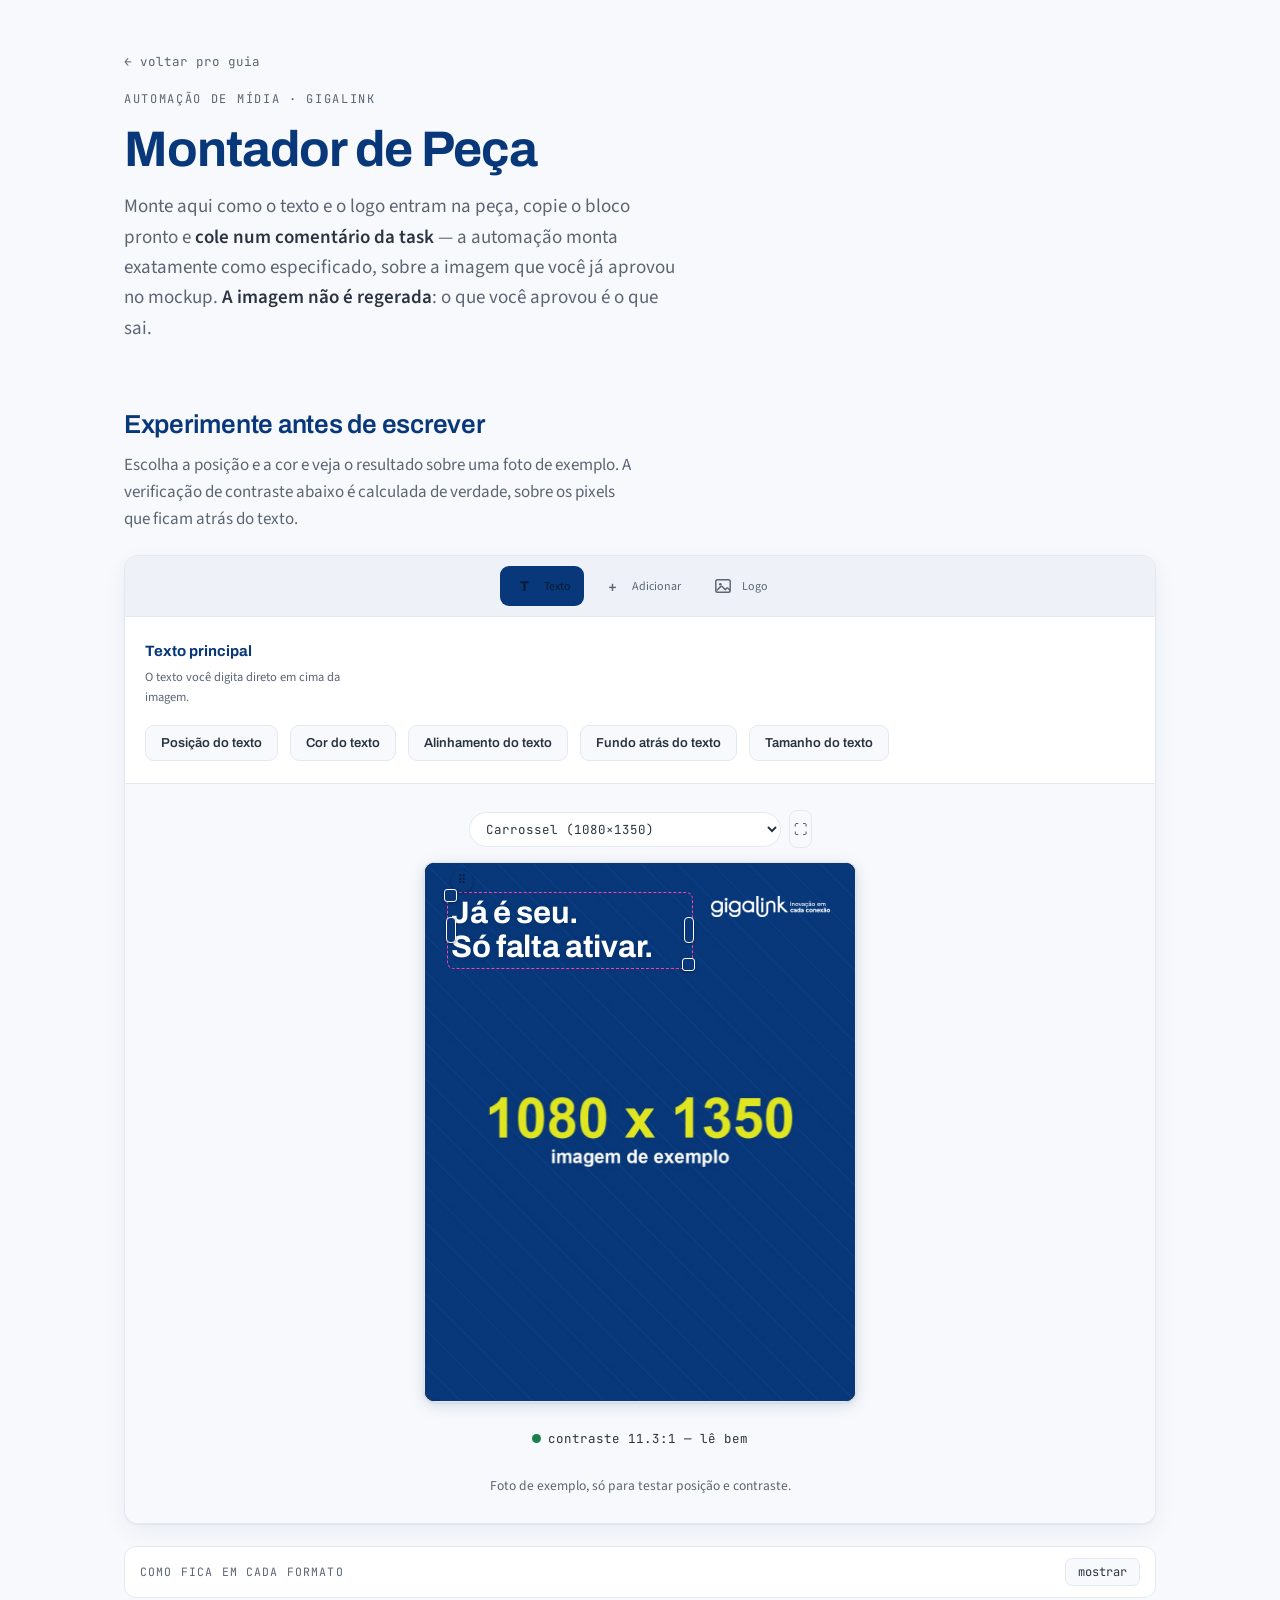
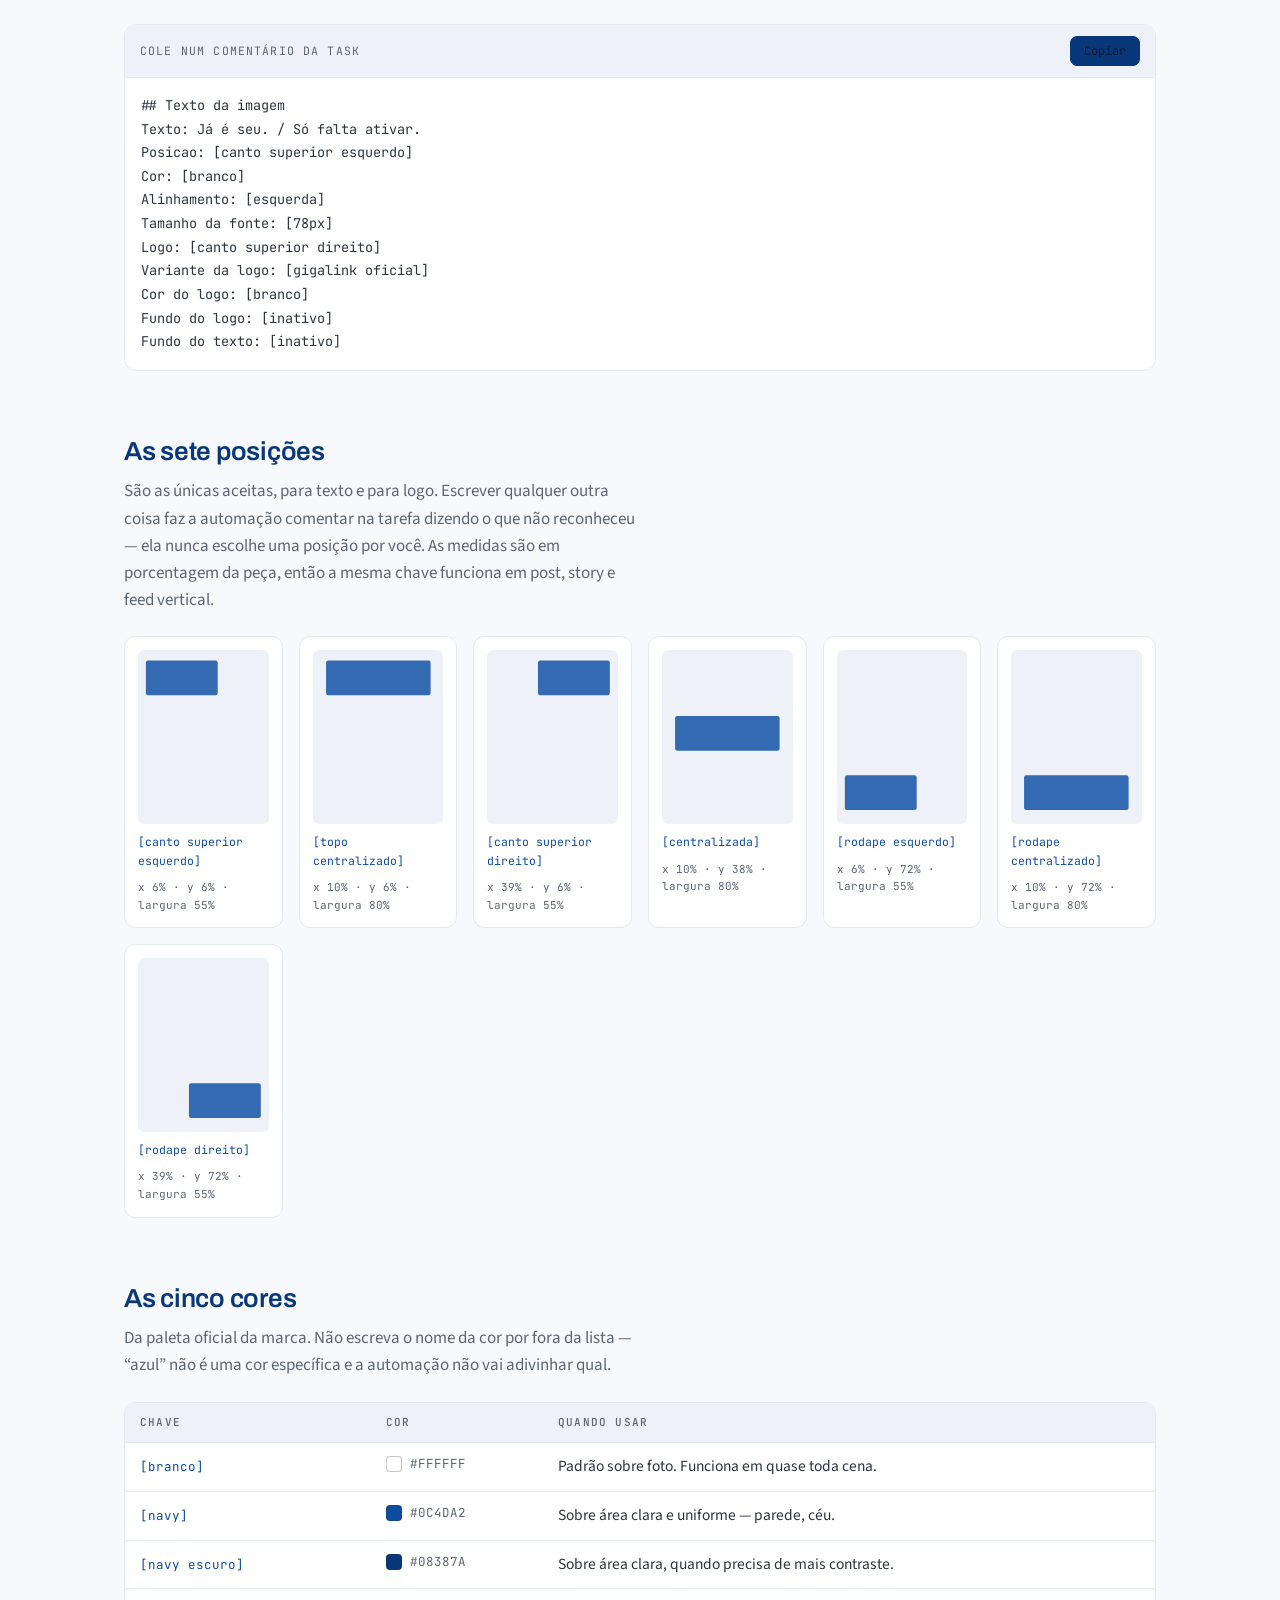
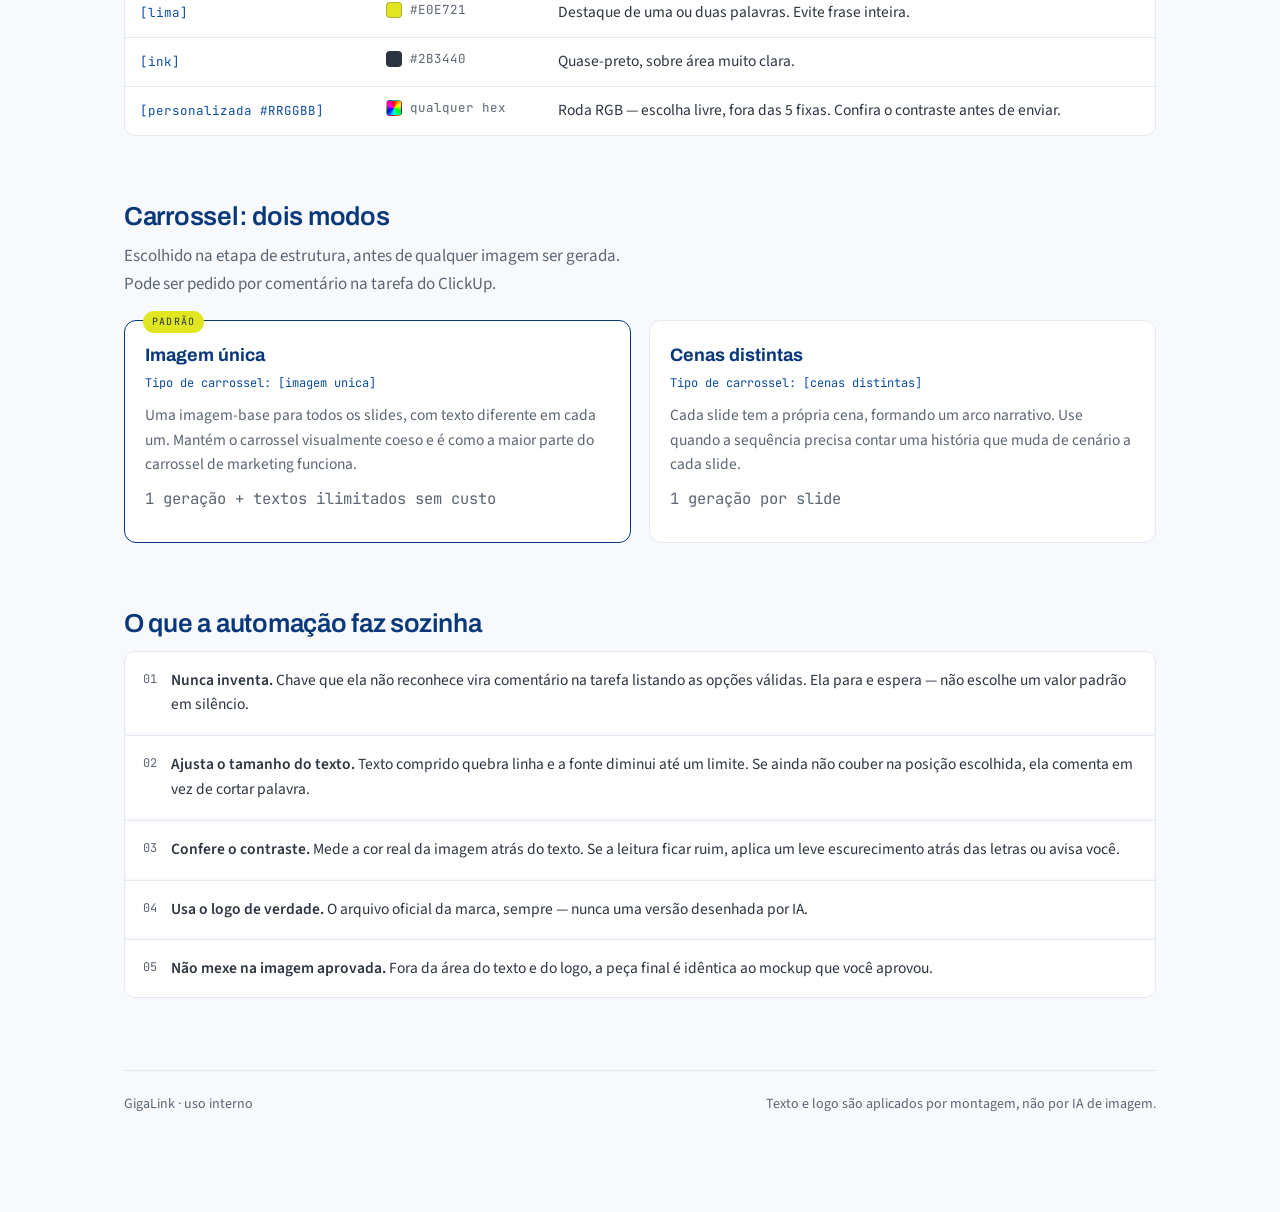
==== commit b3f609d5: "feat(montador-peca): imagem de exemplo por proporção no modo cru Antes, sem ?img= na URL (Montador a" ====
--- a/montador-peca/index.html
+++ b/montador-peca/index.html
@@ -822,20 +822,47 @@
   {k:'lima',        hex:'#E0E721', use:'Destaque de uma ou duas palavras. Evite frase inteira.'},
   {k:'ink',         hex:'#2B3440', use:'Quase-preto, sobre área muito clara.'}
 ];
-// Variantes oficiais de logo. 'colorido:true' = a arte tem cores proprias (gradiente
-// da marca) e e composta como esta, ignorando o seletor de cor; sem a flag, o PNG e
-// tratado como MASCARA de silhueta e pintado com a cor escolhida (branco/navy/lima/ink).
-// Ao acrescentar uma variante aqui, acrescente a MESMA chave em LOGOS no
-// compositor/montador.py e ponha o arquivo em compositor/assets/logos/ -- senao o site
-// oferece uma opcao que a peca final nao honra.
+// Variantes de logo. 'colorido:true' = a arte tem cores proprias (gradiente da marca) e
+// e composta como esta, ignorando o seletor de cor; sem a flag, o PNG e tratado como
+// MASCARA de silhueta e pintado com a cor escolhida (branco/navy/lima/ink).
+//
+// FIX 2026-09-09: esta lista NAO se edita mais aqui. A fonte da verdade e
+// logos/logos.json, lido tambem pelo compositor Python -- antes a mesma lista vivia
+// copiada em 3 lugares (aqui, no montador.py e no parser do n8n) e divergia, fazendo o
+// site oferecer opcao que a peca final ignorava (caso real: 'gigasafe vertical').
+//
+// PARA ADICIONAR UM LOGO: ponha o .png em logos/, acrescente um bloco em logos.json,
+// sincronize o repo. Aparece aqui e na peca final, sem mexer em codigo.
+//
+// O array e preenchido por carregarLogos() antes do app iniciar; comeca com o Gigalink
+// oficial pra que uma falha de rede ainda deixe o Montador utilizavel.
 const LOGOS = [
-  {k:'gigalink oficial',          nome:'Gigalink Oficial',           src:'logos/gigalink-oficial.png',          w:2400, h:422},
-  {k:'gigasafe horizontal',       nome:'GigaSafe Horizontal',        colorido:true, src:'logos/gigasafe-horizontal.png',       w:1684, h:737},
-  {k:'gigasafe vertical',         nome:'GigaSafe Vertical',          colorido:true, src:'logos/gigasafe-vertical.png',         w:1087, h:1226},
-  {k:'gigasafe horizontal mono',  nome:'GigaSafe Horizontal Mono',   src:'logos/gigasafe-horizontal-mono.png',  w:1684, h:736},
-  {k:'gigasafe vertical mono',    nome:'GigaSafe Vertical Mono',     src:'logos/gigasafe-vertical-mono.png',    w:1087, h:1226},
-  {k:'gigasafe horizontal branca',nome:'GigaSafe Horizontal Branca', src:'logos/gigasafe-horizontal-branca.png',w:401,  h:121}
+  {k:'gigalink oficial', nome:'Gigalink Oficial', src:'logos/gigalink-oficial.png', w:2400, h:422}
 ];
+
+async function carregarLogos() {
+  try {
+    const r = await fetch('logos/logos.json', {cache:'no-store'});
+    if (!r.ok) throw new Error('HTTP ' + r.status);
+    const itens = (await r.json()).logos || [];
+    if (!itens.length) throw new Error('manifesto sem logos');
+    LOGOS.length = 0;
+    itens.forEach(l => LOGOS.push({
+      k: l.chave, nome: l.nome || l.chave, colorido: !!l.colorido,
+      src: 'logos/' + l.arquivo, w: l.w, h: l.h
+    }));
+  } catch (e) {
+    // Falha visivel, nunca silenciosa: sem isso o revisor escolheria entre 1 opcao sem
+    // entender por que as outras sumiram.
+    console.error('[montador] nao consegui ler logos/logos.json:', e);
+    const aviso = document.createElement('div');
+    aviso.style.cssText = 'position:fixed;top:0;left:0;right:0;z-index:9999;padding:8px 12px;'
+      + 'background:#8A1C1C;color:#fff;font:600 13px system-ui,sans-serif;text-align:center';
+    aviso.textContent = 'Nao foi possivel carregar a lista de logos (logos/logos.json). '
+      + 'So o Gigalink Oficial esta disponivel nesta sessao.';
+    document.addEventListener('DOMContentLoaded', () => document.body.appendChild(aviso));
+  }
+}
 // Formatos do catalogo de formatos da automacao (planilha de referencia) -- os
 // marcados como categoria "imagem" na planilha, mais os 3 de LED (categoria "fisico"
 // na planilha, mas sao imagem de verdade pra fins deste montador). 'reels' aparece
@@ -843,7 +870,7 @@
 const FORMATOS = [
   {k:'carrossel',            nome:'Carrossel',              refW:1080, refH:1350},
   {k:'stories',               nome:'Stories',                refW:1080, refH:1920},
-  {k:'post-estatico',         nome:'Post Estático',          refW:1080, refH:1080},
+  {k:'post-estatico',         nome:'Post Estático',          refW:1080, refH:1350},
   {k:'dark-post',             nome:'Dark Post',              refW:1080, refH:1080},
   {k:'banner-site-mobile',    nome:'Banner Site Mobile',     refW:500,  refH:300},
   {k:'banner-site-desktop',   nome:'Banner Site Desktop',    refW:1920, refH:350},
@@ -1137,7 +1164,35 @@
     opt.textContent = o.nome + ' (' + o.refW + '×' + o.refH + ')';
     host.appendChild(opt);
   });
-  host.addEventListener('change', () => { sel.ratio = FORMATOS[Number(host.value)]; render(); });
+  host.addEventListener('change', () => {
+    sel.ratio = FORMATOS[Number(host.value)];
+    trocarImagemExemplo();
+    render();
+  });
+}
+
+// FIX 2026-09-10: imagem de fundo de exemplo por proporção -- so no Montador "cru"
+// (sem ?img= na URL, ou seja, sem uma peça real de task carregada). Trocar o formato
+// no seletor recarrega uma imagem generica (fundo navy + a dimensão escrita) na
+// proporção certa, em vez de deixar a mesma foto de exemplo (ou distorcida) pra
+// qualquer formato. Com ?img= presente, isso NUNCA roda -- a imagem real da task tem
+// prioridade absoluta e nunca é substituída.
+const EXEMPLOS_POR_RATIO = [
+  { r: 1080 / 1920, arquivo: 'exemplos/placeholder-9x16.jpg' },      // stories, reels, fullscreen
+  { r: 576 / 768,   arquivo: 'exemplos/placeholder-led-vertical.jpg' },
+  { r: 1080 / 1350, arquivo: 'exemplos/placeholder-4x5.jpg' },       // carrossel, post estático
+  { r: 1080 / 1080, arquivo: 'exemplos/placeholder-1x1.jpg' },       // dark post
+  { r: 500 / 300,   arquivo: 'exemplos/placeholder-banner-mobile.jpg' },
+  { r: 1344 / 768,  arquivo: 'exemplos/placeholder-led-base.jpg' },
+  { r: 768 / 256,   arquivo: 'exemplos/placeholder-led-horizontal.jpg' },
+  { r: 1920 / 350,  arquivo: 'exemplos/placeholder-banner-desktop.jpg' },
+];
+function trocarImagemExemplo(){
+  if (imgParam) return; // peça real de uma task -- nunca sobrepor
+  const alvo = EXEMPLOS_POR_RATIO.reduce((melhor, o) =>
+    Math.abs(o.r - sel.ratio.r) < Math.abs(melhor.r - sel.ratio.r) ? o : melhor);
+  img.onerror = () => { imgReady = false; render(); };
+  img.src = alvo.arquivo;
 }
 
 function buildLogoVarianteSelect(){
@@ -1148,7 +1203,12 @@
     opt.textContent = o.nome;
     host.appendChild(opt);
   });
-  host.addEventListener('change', () => { sel.logoVariante = LOGOS[Number(host.value)]; render(); });
+  // O listener e registrado UMA vez: esta funcao roda de novo quando o catalogo remoto
+  // chega (ver carregarLogos), e sem a guarda cada rebuild empilharia mais um handler.
+  if (!host.dataset.ligado) {
+    host.dataset.ligado = '1';
+    host.addEventListener('change', () => { sel.logoVariante = LOGOS[Number(host.value)]; render(); });
+  }
 }
 
 // Arrastar a caixa direto na previa, com guia de centralizacao (igual Canva).
@@ -2164,21 +2224,27 @@
 window.addEventListener('resize', fecharPop);
 window.addEventListener('scroll', fecharPop, true);
 
-buildPosGrid(); buildColTable(); buildFormatoSelect(); buildLogoVarianteSelect();
-
-// restaura o que estava sendo montado antes do F5 (silencioso: se o estado salvo
-// nao servir mais, simplesmente comeca do padrao)
-try {
-  const salvo = localStorage.getItem(CHAVE_LS);
-  if (salvo && aplicarEstado(JSON.parse(salvo))) sincronizarControles();
-} catch (err) {}
-
 // FIX 2026-08-31: se a task no ClickUp veio com o link ja preenchendo '?img=',
 // carrega o mockup aprovado de verdade em vez da foto de exemplo. Imagens sem
 // cabecalho CORS (caso do anexo do ClickUp) ainda desenham normal no canvas --
 // so a leitura de pixel do verificador de contraste fica indisponivel (measure()
 // ja tem fallback pra isso, so esconde o selo).
+//
+// Declarada ANTES de buildFormatoSelect() (que agenda trocarImagemExemplo() num
+// listener de 'change') de proposito -- trocarImagemExemplo() le imgParam, e
+// precisa dele já existente antes que qualquer interação do usuário possa disparar
+// o listener.
 const imgParam = new URLSearchParams(location.search).get('img');
+
+buildPosGrid(); buildColTable(); buildFormatoSelect(); buildLogoVarianteSelect();
+
+// restaura o que estava sendo montado antes do F5 (silencioso: se o estado salvo
+// nao servir mais, simplesmente comeca do padrao)
+try {
+  const salvo = localStorage.getItem(CHAVE_LS);
+  if (salvo && aplicarEstado(JSON.parse(salvo))) { sincronizarControles(); trocarImagemExemplo(); }
+} catch (err) {}
+
 img.onload = () => { imgReady = true; render(); };
 img.onerror = () => {
   imgReady = false;
@@ -2193,9 +2259,26 @@
   $('foto-note').textContent = 'Imagem do mockup aprovado desta task. O contraste pode não ser verificável (sem CORS no anexo).';
   img.src = imgParam;
 } else {
-  img.src = 'data:image/jpeg;base64,' + IMG_B64;
+  // FIX 2026-09-10: em vez da mesma foto de exemplo pra qualquer proporção, carrega
+  // o placeholder já na proporção do formato selecionado (ver trocarImagemExemplo).
+  trocarImagemExemplo();
 }
 render();
+
+// FIX 2026-09-09: o catalogo de logos vem de logos/logos.json -- a MESMA fonte que o
+// compositor Python le, pra que site e peca final nunca mais divirjam. O fetch e
+// assincrono e 'sel' ja foi montado la em cima com o Gigalink oficial, entao aqui
+// refazemos o que depende da lista: imagens das miniaturas, seletor, e a selecao atual
+// (que pode ter sido restaurada de um estado salvo na URL da task).
+carregarLogos().then(() => {
+  const desejada = sel.logoVariante && sel.logoVariante.k;
+  LOGOS.forEach(l => { l.img = new Image(); l.img.onload = () => render(); l.img.src = l.src; });
+  buildLogoVarianteSelect();
+  sel.logoVariante = LOGOS.find(l => l.k === desejada) || LOGOS[0];
+  const host = $('logo-variante-select');
+  if (host) host.value = String(Math.max(0, LOGOS.indexOf(sel.logoVariante)));
+  render();
+});
 </script>
 </body>
 </html>
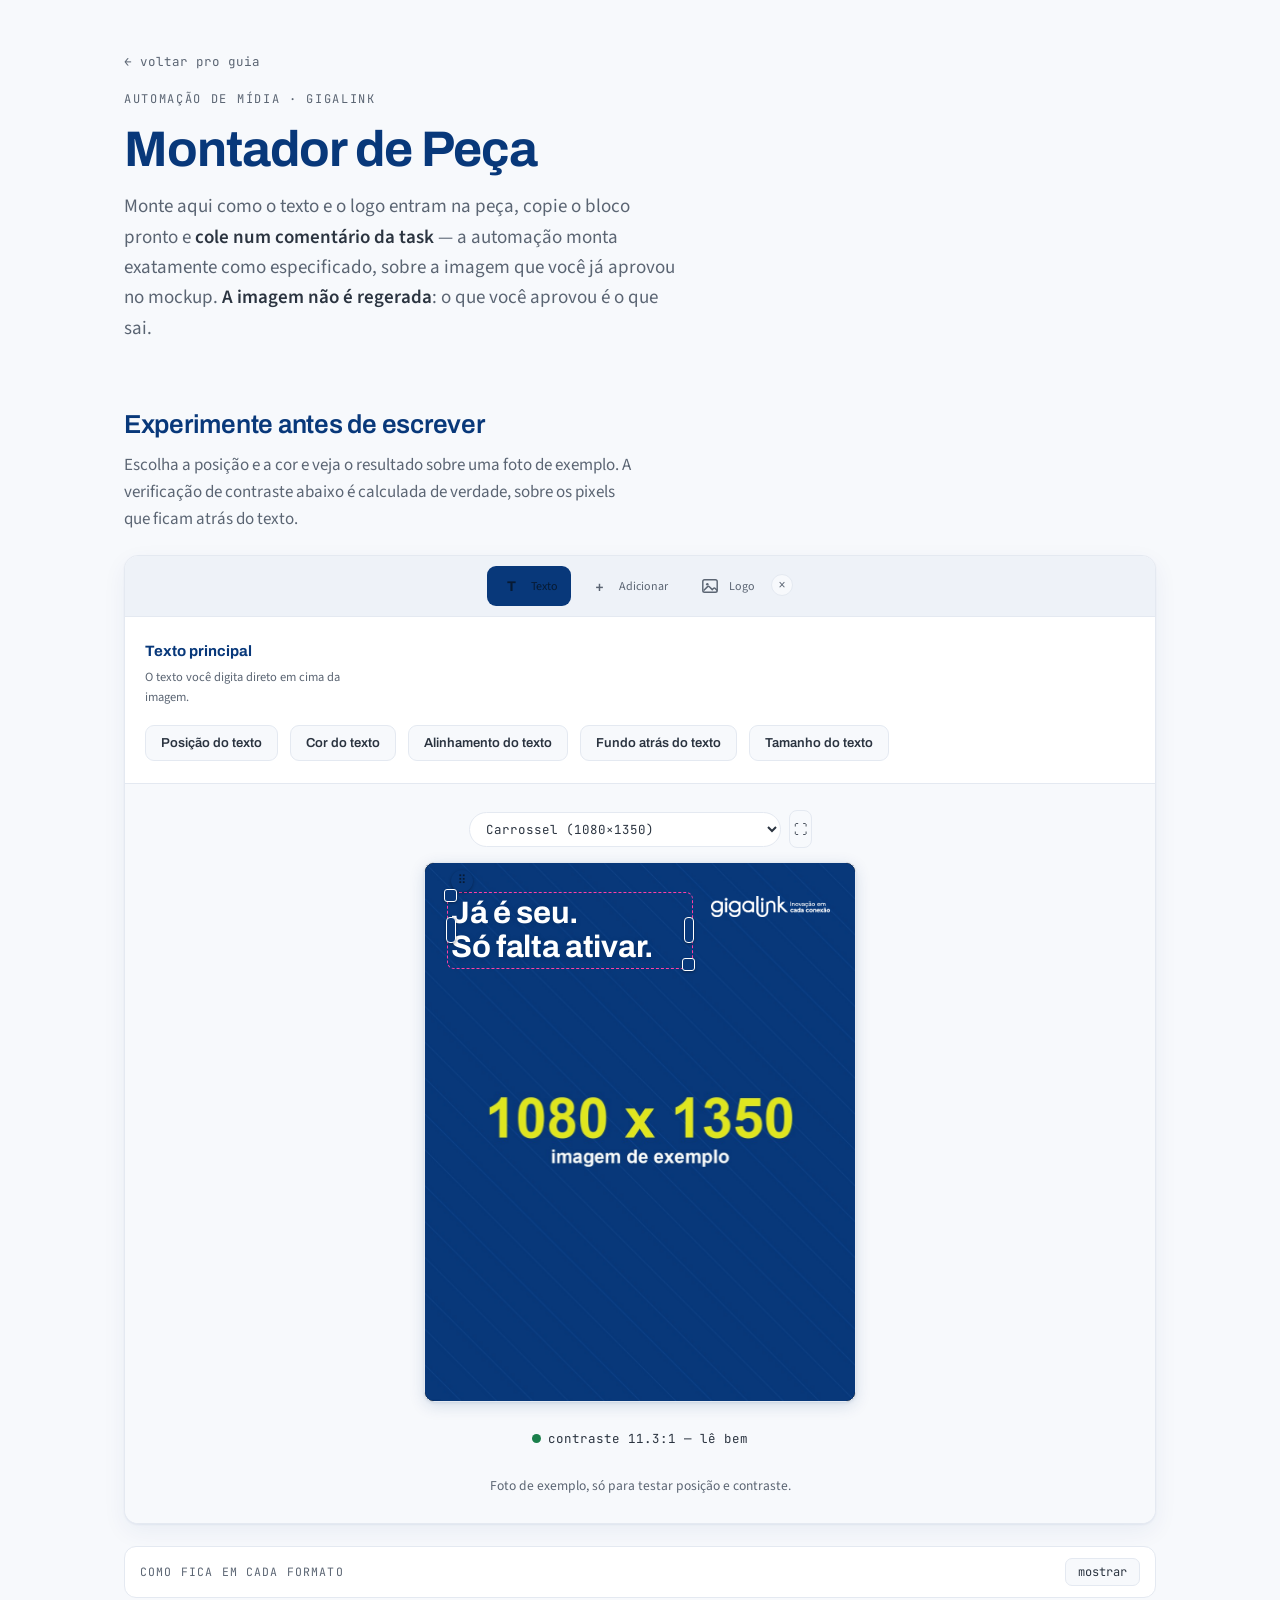
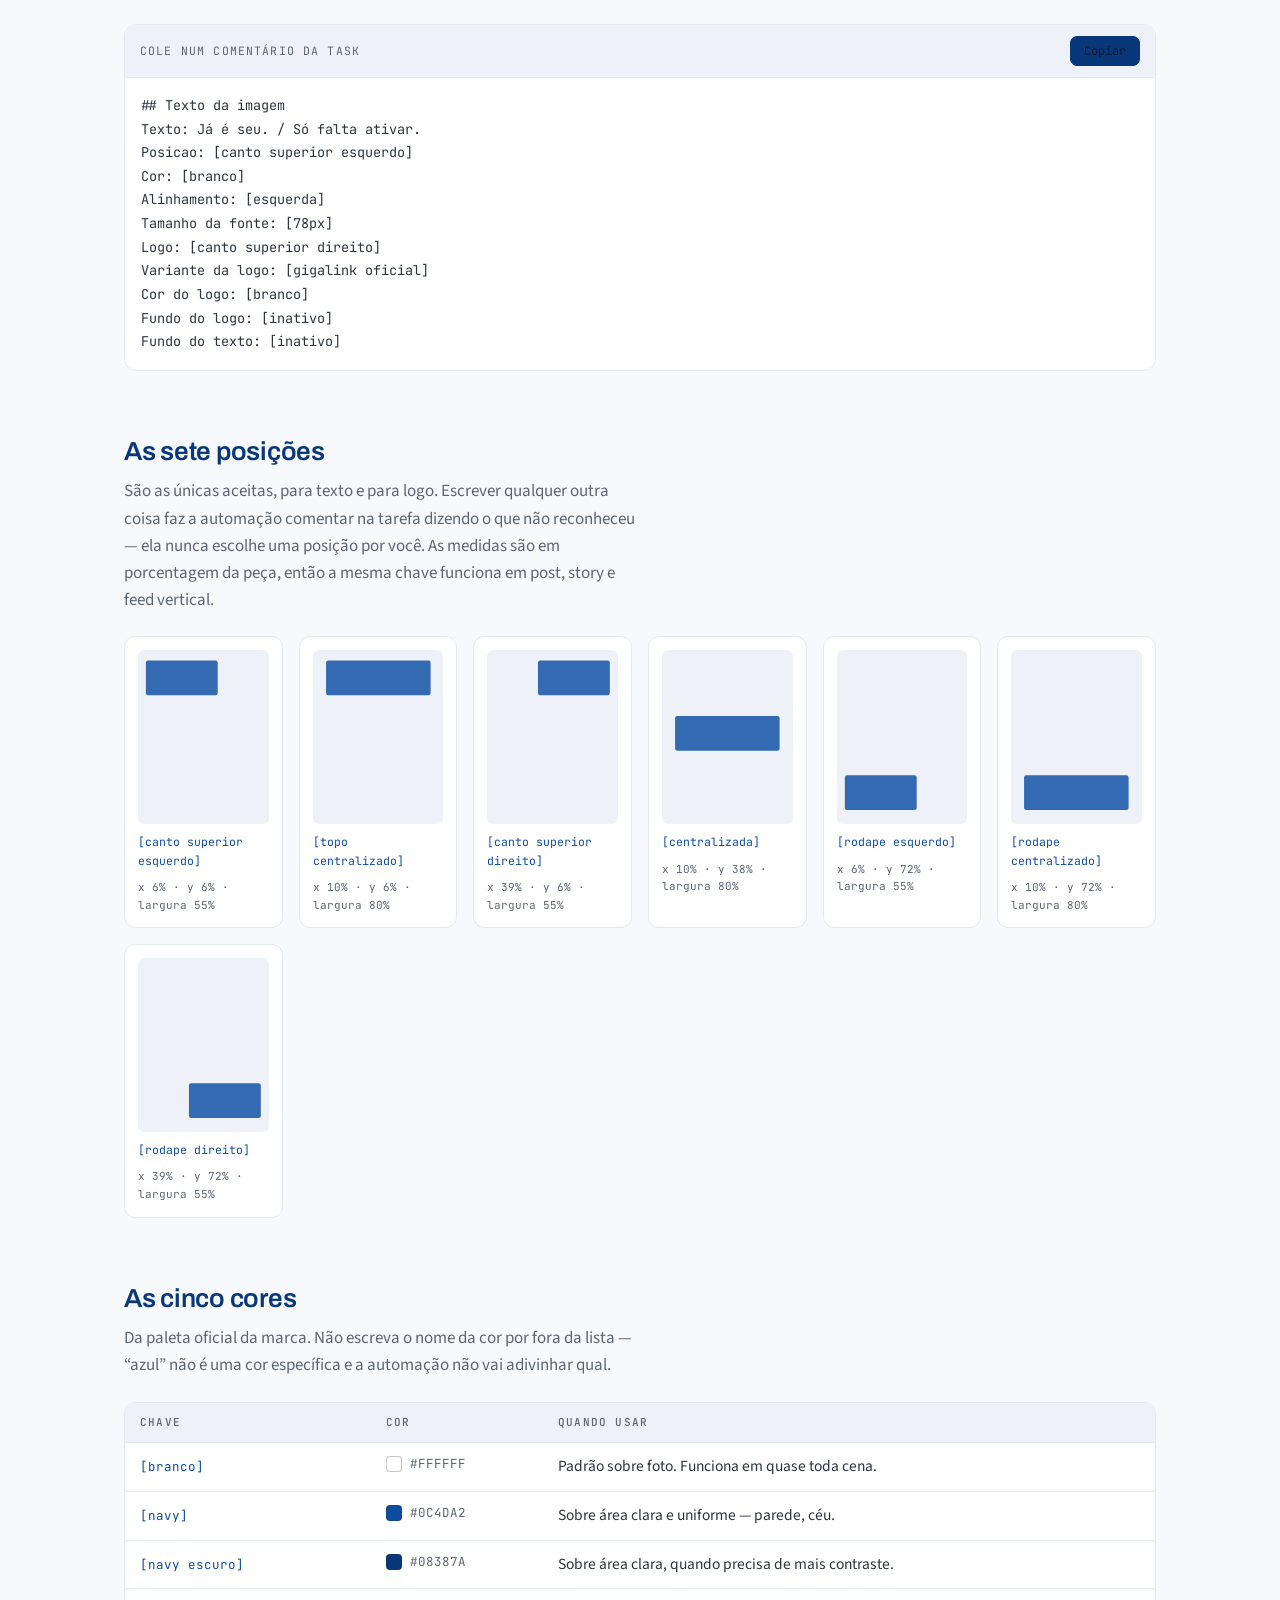
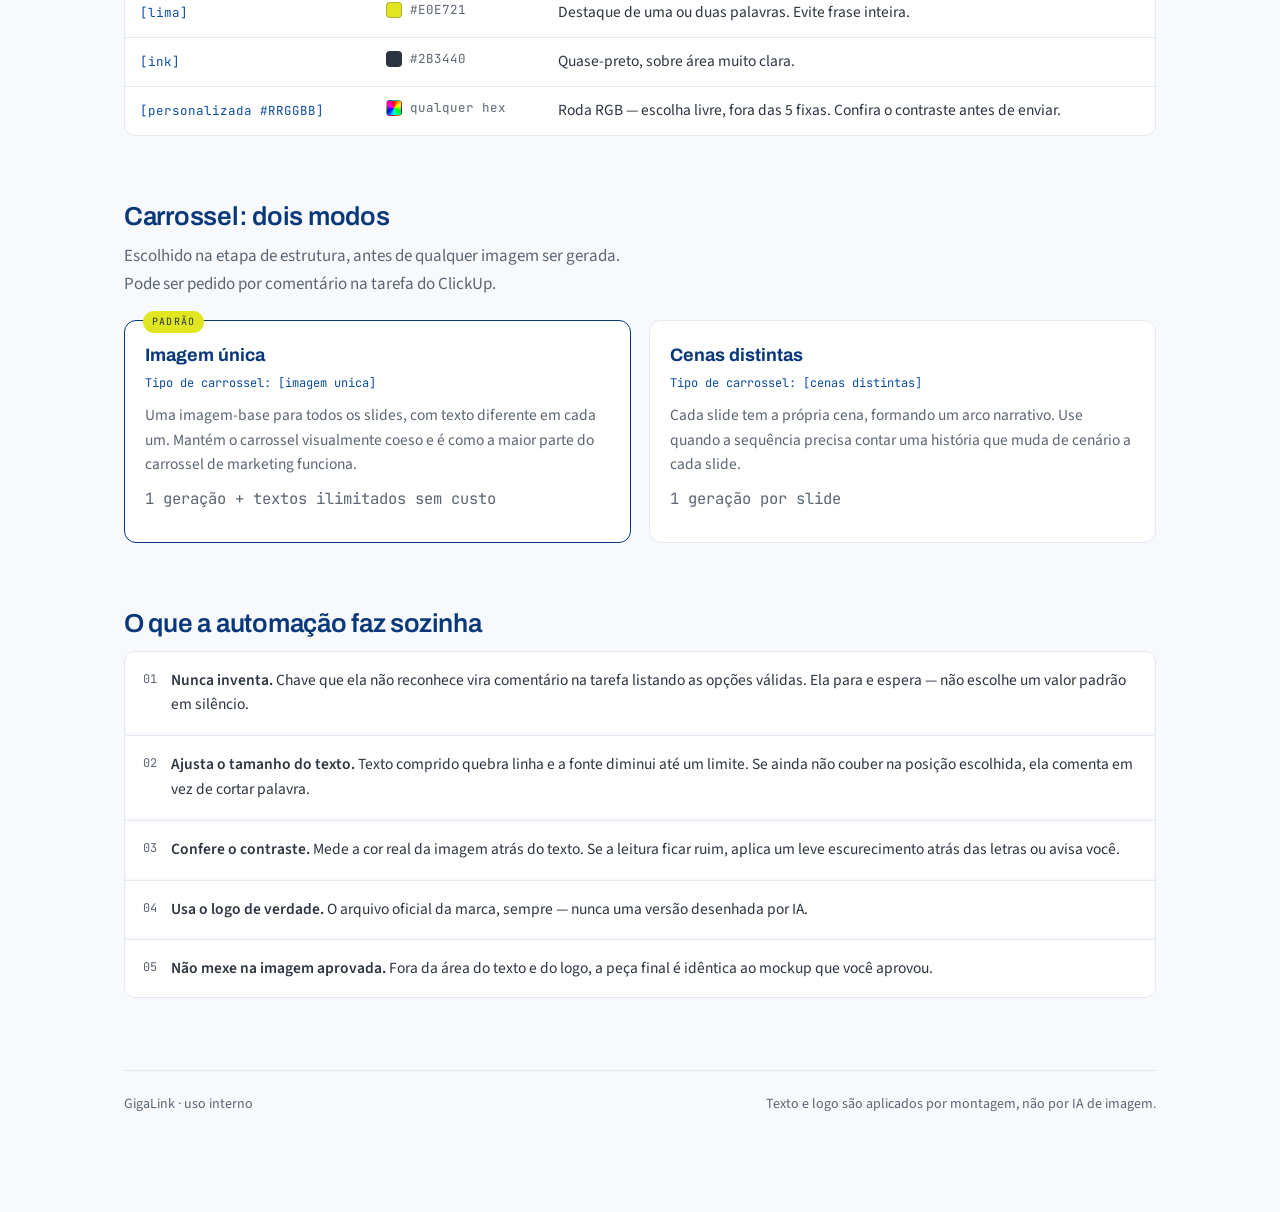
==== commit 3fbdbd90: "feat(montador-peca): permite remover o logo, com atalho de teclado Texto 2 já podia ser removido (bo" ====
--- a/montador-peca/index.html
+++ b/montador-peca/index.html
@@ -226,6 +226,16 @@
   font-family:var(--mono); font-size:12px; color:var(--fg-dim); pointer-events:none;
 }
 .fontsize-input + .custom-hint{margin-top:8px}
+/* Atalhos Título/Subtítulo/Parágrafo -- preenchem o campo px com um tamanho
+   calibrado (ver PRESETS_FONTE); continua editável depois, não é um seletor travado. */
+.preset-row{display:flex; gap:6px; margin-bottom:9px}
+.preset-btn{
+  font-family:var(--display); font-weight:600; font-size:12px; padding:6px 11px;
+  border:1px solid var(--border); border-radius:7px; background:var(--bg); color:var(--fg);
+  cursor:pointer;
+}
+.preset-btn:hover{border-color:var(--navy); color:var(--navy)}
+.preset-btn.ativo{background:var(--navy); border-color:var(--navy); color:#fff}
 .keys{display:flex; flex-wrap:wrap; gap:7px}
 .key{
   font-family:var(--mono); font-size:12.5px; padding:7px 11px;
@@ -556,11 +566,16 @@
           <div class="field">
             <button type="button" class="field-trigger">Tamanho do texto</button>
             <div class="field-pop" hidden>
+              <div class="preset-row" data-preset-alvo="1">
+                <button type="button" class="preset-btn" data-preset="titulo">Título</button>
+                <button type="button" class="preset-btn" data-preset="subtitulo">Subtítulo</button>
+                <button type="button" class="preset-btn" data-preset="paragrafo">Parágrafo</button>
+              </div>
               <div class="fontsize-input">
                 <input type="number" id="fontsize-1" min="10" max="500" step="1" value="78">
                 <span class="unit">px</span>
               </div>
-              <p class="custom-hint">Ajusta só a prévia por enquanto — a automação ainda gera com o tamanho automático de sempre.</p>
+              <p class="custom-hint">Título/Subtítulo/Parágrafo preenchem um tamanho calibrado — depois é só ajustar fino aqui se quiser. O valor vai pro comentário e pra peça final.</p>
             </div>
           </div>
         </div>
@@ -619,11 +634,16 @@
           <div class="field">
             <button type="button" class="field-trigger">Tamanho do texto</button>
             <div class="field-pop" hidden>
+              <div class="preset-row" data-preset-alvo="2">
+                <button type="button" class="preset-btn" data-preset="titulo">Título</button>
+                <button type="button" class="preset-btn" data-preset="subtitulo">Subtítulo</button>
+                <button type="button" class="preset-btn" data-preset="paragrafo">Parágrafo</button>
+              </div>
               <div class="fontsize-input">
                 <input type="number" id="fontsize-2" min="10" max="500" step="1" value="78">
                 <span class="unit">px</span>
               </div>
-              <p class="custom-hint">Ajusta só a prévia por enquanto — a automação ainda gera com o tamanho automático de sempre.</p>
+              <p class="custom-hint">Título/Subtítulo/Parágrafo preenchem um tamanho calibrado — depois é só ajustar fino aqui se quiser. O valor vai pro comentário e pra peça final.</p>
             </div>
           </div>
         </div>
@@ -889,6 +909,7 @@
 
 let sel = {pos:posPor('canto superior esquerdo'), col:COL[0], logo:posPor('canto superior direito'),
   ratio:FORMATOS[0], logoVariante:LOGOS[0], align:posPor('canto superior esquerdo').a,
+  logoAtivo:true,
   texto:'Já é seu.\nSó falta ativar.', fontSizePct:7.2,
   custom:{ativo:false, x:6, y:6, w:55},
   customLogo:{ativo:false, x:6, y:6, w:28},
@@ -918,6 +939,7 @@
   return {
     pos: sel.pos.k, col: colSerializar(sel.col), logo: sel.logo.k, ratio: sel.ratio.k,
     logoVariante: sel.logoVariante.k, logoCor: colSerializar(sel.logoCor), align: sel.align,
+    logoAtivo: sel.logoAtivo,
     texto: sel.texto, fontSizePct: sel.fontSizePct,
     custom: {...sel.custom}, customLogo: {...sel.customLogo},
     logoFundo: { ativo: sel.logoFundo.ativo, col: colSerializar(sel.logoFundo.col),
@@ -952,6 +974,8 @@
       : { ativo: false, col: COL.find(c => c.k === 'navy escuro'), opacidadePct: 70 };
     sel.logoFundo = F_(e.logoFundo);
     sel.fundo = F_(e.fundo);
+    // estados salvos antes desta feature nao tem logoAtivo -- caem no padrao (ativo)
+    sel.logoAtivo = e.logoAtivo === undefined ? true : !!e.logoAtivo;
     sel.pos = pos; sel.col = col; sel.logo = logo; sel.ratio = ratio; sel.align = e.align;
     sel.texto = e.texto; sel.fontSizePct = e.fontSizePct;
     sel.custom = {...e.custom}; sel.customLogo = {...e.customLogo};
@@ -984,6 +1008,7 @@
   $('fundo2-opacidade').value = sel.extra.fundo.opacidadePct;
   $('fontsize-1').value = Math.round(sel.ratio.refW * sel.fontSizePct / 100);
   $('fontsize-2').value = Math.round(sel.ratio.refW * sel.extra.fontSizePct / 100);
+  sincronizarBotoesPreset();
   const i = FORMATOS.indexOf(sel.ratio);
   if (i >= 0) $('formato-select').value = String(i);
   const iLogo = LOGOS.indexOf(sel.logoVariante);
@@ -1195,6 +1220,23 @@
   img.src = alvo.arquivo;
 }
 
+// FIX 2026-09-10: atalhos Título/Subtítulo/Parágrafo -- preenchem fontSizePct com um
+// valor calibrado (título maior, subtítulo médio, parágrafo menor, todos em negrito --
+// a única fonte que o compositor Python usa é bold, não existe peso variável aqui). O
+// campo px continua editável depois: isto é um ponto de partida, não um seletor travado.
+const PRESETS_FONTE = { titulo: 11, subtitulo: 7.5, paragrafo: 5 };
+// Realca o botao cujo preset bate com o fontSizePct atual (tolerancia pequena, pra
+// nao "desmarcar" so por arredondamento de px<->pct ida e volta). Nenhum realce se o
+// valor foi ajustado fino manualmente e nao corresponde a nenhum preset.
+function sincronizarBotoesPreset(){
+  document.querySelectorAll('.preset-row').forEach(row => {
+    const pct = row.dataset.presetAlvo === '1' ? sel.fontSizePct : sel.extra.fontSizePct;
+    row.querySelectorAll('.preset-btn').forEach(btn => {
+      btn.classList.toggle('ativo', Math.abs(PRESETS_FONTE[btn.dataset.preset] - pct) < 0.15);
+    });
+  });
+}
+
 function buildLogoVarianteSelect(){
   const host = $('logo-variante-select'); host.innerHTML = '';
   LOGOS.forEach((o, i) => {
@@ -1439,6 +1481,7 @@
     b.setAttribute('aria-pressed', selecionado === id ? 'true' : 'false');
     b.addEventListener('click', () => {
       if (id === 'texto2' && !sel.extra.ativo) sel.extra.ativo = true;
+      if (id === 'logo' && !sel.logoAtivo) sel.logoAtivo = true;
       selecionado = id;
       if (typeof fecharPop === 'function') fecharPop();
       render();
@@ -1461,7 +1504,25 @@
     });
     host.appendChild(rm);
   }
-  host.appendChild(addBtn('logo', 'Logo', LOGO_ICON_SVG, 'Logo'));
+  // FIX 2026-09-10: a peca pode nao ter logo -- desde sempre o parser do n8n e o
+  // compositor Python ja tratam Logo/Variante da logo como opcionais no comentario
+  // (so o Montador nunca oferecia essa opcao). Mesmo padrao do Texto 2: chip muda
+  // pra "Adicionar logo" quando desativado, com botao "x" pra remover quando ativo.
+  host.appendChild(addBtn('logo',
+    sel.logoAtivo ? 'Logo' : 'Adicionar logo',
+    sel.logoAtivo ? LOGO_ICON_SVG : '+',
+    sel.logoAtivo ? 'Logo' : 'Adicionar'));
+  if (sel.logoAtivo) {
+    const rm = document.createElement('button');
+    rm.type = 'button'; rm.className = 'rail-remove'; rm.textContent = '×';
+    rm.title = 'Remover logo'; rm.setAttribute('aria-label', 'Remover logo');
+    rm.addEventListener('click', () => {
+      sel.logoAtivo = false;
+      if (selecionado === 'logo') selecionado = 'texto1';
+      render();
+    });
+    host.appendChild(rm);
+  }
 }
 
 // FIX 2026-09-01: a previa era fixa em 320px, pequena demais pra julgar posicao (o
@@ -1540,13 +1601,16 @@
     const ax = c.align === 'center' ? x0 + larguraTexto / 2 : c.align === 'right' ? x0 + larguraTexto : x0;
     r.linhas.forEach((ln, i) => ctx.fillText(ln, ax, marginY + i * r.fonte * AF_ALTURA_LINHA));
   });
-  // logo -- imagem real (nao mais um retangulo com "gigalink" escrito por cima)
-  const l = sel.customLogo.ativo ? {x:sel.customLogo.x, y:sel.customLogo.y} : sel.logo;
-  const lw = (sel.customLogo.ativo ? sel.customLogo.w : 28) / 100 * W;
-  const lh = lw * sel.logoVariante.h / sel.logoVariante.w;
-  const lx = l.a === 'right' ? (l.x/100*W + (l.w||55)/100*W - lw) : (l.x/100*W);
-  desenharLogoNoCanvas(ctx, sel.logoVariante, sel.logoCor.hex, Math.max(0, lx), l.y/100*H, lw, lh,
-    sel.logoFundo.ativo ? hexToRgba(sel.logoFundo.col.hex, sel.logoFundo.opacidadePct / 100) : null);
+  // logo -- imagem real (nao mais um retangulo com "gigalink" escrito por cima).
+  // Sem logo (sel.logoAtivo=false), nao desenha nada aqui.
+  if (sel.logoAtivo) {
+    const l = sel.customLogo.ativo ? {x:sel.customLogo.x, y:sel.customLogo.y} : sel.logo;
+    const lw = (sel.customLogo.ativo ? sel.customLogo.w : 28) / 100 * W;
+    const lh = lw * sel.logoVariante.h / sel.logoVariante.w;
+    const lx = l.a === 'right' ? (l.x/100*W + (l.w||55)/100*W - lw) : (l.x/100*W);
+    desenharLogoNoCanvas(ctx, sel.logoVariante, sel.logoCor.hex, Math.max(0, lx), l.y/100*H, lw, lh,
+      sel.logoFundo.ativo ? hexToRgba(sel.logoFundo.col.hex, sel.logoFundo.opacidadePct / 100) : null);
+  }
   return { apertado: algumApertado };
 }
 
@@ -1679,6 +1743,9 @@
     t.style.boxShadow = 'none';
   }
 
+  // FIX 2026-09-10: sem logo, o overlay #lbox (arrastar/selecionar na previa) fica
+  // escondido -- o calculo de posicao abaixo nao muda, so para de importar.
+  $('lbox').hidden = !sel.logoAtivo;
   const l = sel.customLogo.ativo ? {x:sel.customLogo.x, y:sel.customLogo.y, a:'left'} : sel.logo;
   const lw = (sel.customLogo.ativo ? sel.customLogo.w : 28) / 100 * W;
   const lh = lw * sel.logoVariante.h / sel.logoVariante.w;
@@ -1807,7 +1874,7 @@
   }
   posicionarHandle($('tbox-handle'), t, selecionado === 'texto1');
   posicionarHandle($('tbox2-handle'), t2, selecionado === 'texto2' && sel.extra.ativo);
-  posicionarHandle($('lbox-handle'), $('lbox'), selecionado === 'logo');
+  posicionarHandle($('lbox-handle'), $('lbox'), selecionado === 'logo' && sel.logoAtivo);
 
   function posicionarResize(hl, hr, alvo, mostrar){
     hl.hidden = hr.hidden = !mostrar;
@@ -1896,16 +1963,23 @@
     'Posicao: [' + posicaoTexto + ']\n' +
     'Cor: [' + corTexto + ']\n' +
     'Alinhamento: [' + alinhamentoTexto + ']\n' +
-    'Tamanho da fonte: [' + tamanhoFontePx + 'px]\n' +
-    'Logo: [' + posicaoLogo + ']\n' +
-    'Variante da logo: [' + sel.logoVariante.k + ']\n' +
-    'Cor do logo: [' + (sel.logoCor.custom ? 'personalizada ' + sel.logoCor.hex : sel.logoCor.k) + ']\n' +
-    'Fundo do logo: [' + (sel.logoFundo.ativo ? 'ativo' : 'inativo') + ']';
-  if (sel.logoFundo.ativo) {
-    const corFundo = sel.logoFundo.col.custom ? 'personalizada ' + sel.logoFundo.col.hex : sel.logoFundo.col.k;
+    'Tamanho da fonte: [' + tamanhoFontePx + 'px]';
+  // FIX 2026-09-10: Logo/Variante da logo/etc sao opcionais -- se a pessoa removeu o
+  // logo (chip "x"), essas linhas somem do comentario inteiras. O parser do n8n
+  // ('Parsear Estado Texto Imagem') e o compositor Python (montador.py) ja tratam a
+  // ausencia de 'Logo:' como peca sem logo, sem precisar de mudanca nenhuma la.
+  if (sel.logoAtivo) {
     saida += '\n' +
-      'Cor do fundo do logo: [' + corFundo + ']\n' +
-      'Opacidade do fundo do logo: [' + sel.logoFundo.opacidadePct + '%]';
+      'Logo: [' + posicaoLogo + ']\n' +
+      'Variante da logo: [' + sel.logoVariante.k + ']\n' +
+      'Cor do logo: [' + (sel.logoCor.custom ? 'personalizada ' + sel.logoCor.hex : sel.logoCor.k) + ']\n' +
+      'Fundo do logo: [' + (sel.logoFundo.ativo ? 'ativo' : 'inativo') + ']';
+    if (sel.logoFundo.ativo) {
+      const corFundo = sel.logoFundo.col.custom ? 'personalizada ' + sel.logoFundo.col.hex : sel.logoFundo.col.k;
+      saida += '\n' +
+        'Cor do fundo do logo: [' + corFundo + ']\n' +
+        'Opacidade do fundo do logo: [' + sel.logoFundo.opacidadePct + '%]';
+    }
   }
 
   saida += '\nFundo do texto: [' + (sel.fundo.ativo ? 'ativo' : 'inativo') + ']';
@@ -2018,6 +2092,25 @@
   const px = Number($('fontsize-2').value) || 78;
   sel.extra.fontSizePct = Math.min(30, Math.max(1, px / sel.ratio.refW * 100));
   render();
+});
+
+// Atalhos Título/Subtítulo/Parágrafo (PRESETS_FONTE e sincronizarBotoesPreset ficam
+// perto do topo, junto de EXEMPLOS_POR_RATIO) -- aqui só o listener de clique.
+document.querySelectorAll('.preset-btn').forEach(btn => {
+  btn.addEventListener('click', () => {
+    const alvo = btn.closest('.preset-row').dataset.presetAlvo;
+    const pct = PRESETS_FONTE[btn.dataset.preset];
+    const px = Math.round(sel.ratio.refW * pct / 100);
+    if (alvo === '1') {
+      sel.fontSizePct = pct;
+      $('fontsize-1').value = px;
+    } else {
+      sel.extra.fontSizePct = pct;
+      $('fontsize-2').value = px;
+    }
+    sincronizarBotoesPreset();
+    render();
+  });
 });
 
 $('logo-fundo-toggle').addEventListener('change', e => {
@@ -2180,6 +2273,31 @@
   }
 });
 
+// FIX 2026-09-10: Delete/Backspace remove o item selecionado (Texto 2 ou Logo) --
+// mesmo efeito do botao "x" na barra de itens, so mais rapido. Texto 1 NUNCA e
+// removido por aqui (e obrigatorio, sem botao de remover tambem). Guarda contra
+// qualquer campo editavel focado (contenteditable da caixa de texto, inputs
+// numericos, etc.) pra nao interceptar a tecla de apagar letra/digito de dentro
+// de um campo -- mesmo padrao de guarda do Ctrl+Z acima.
+document.addEventListener('keydown', e => {
+  if (e.key !== 'Delete' && e.key !== 'Backspace') return;
+  const foco = document.activeElement;
+  const editandoCampo = foco && (foco.isContentEditable
+    || foco.tagName === 'INPUT' || foco.tagName === 'TEXTAREA');
+  if (editandoCampo) return;
+  if (selecionado === 'texto2' && sel.extra.ativo) {
+    e.preventDefault();
+    sel.extra.ativo = false;
+    selecionado = 'texto1';
+    render();
+  } else if (selecionado === 'logo' && sel.logoAtivo) {
+    e.preventDefault();
+    sel.logoAtivo = false;
+    selecionado = 'texto1';
+    render();
+  }
+});
+
 // ---- popovers das ferramentas (Posicao, Cor, Alinhamento, Fundo, Tamanho...) ----
 // so um aberto por vez; fixed (nao absolute) pra escapar do overflow:hidden do
 // .tool -- ver comentario da .field-pop no CSS.
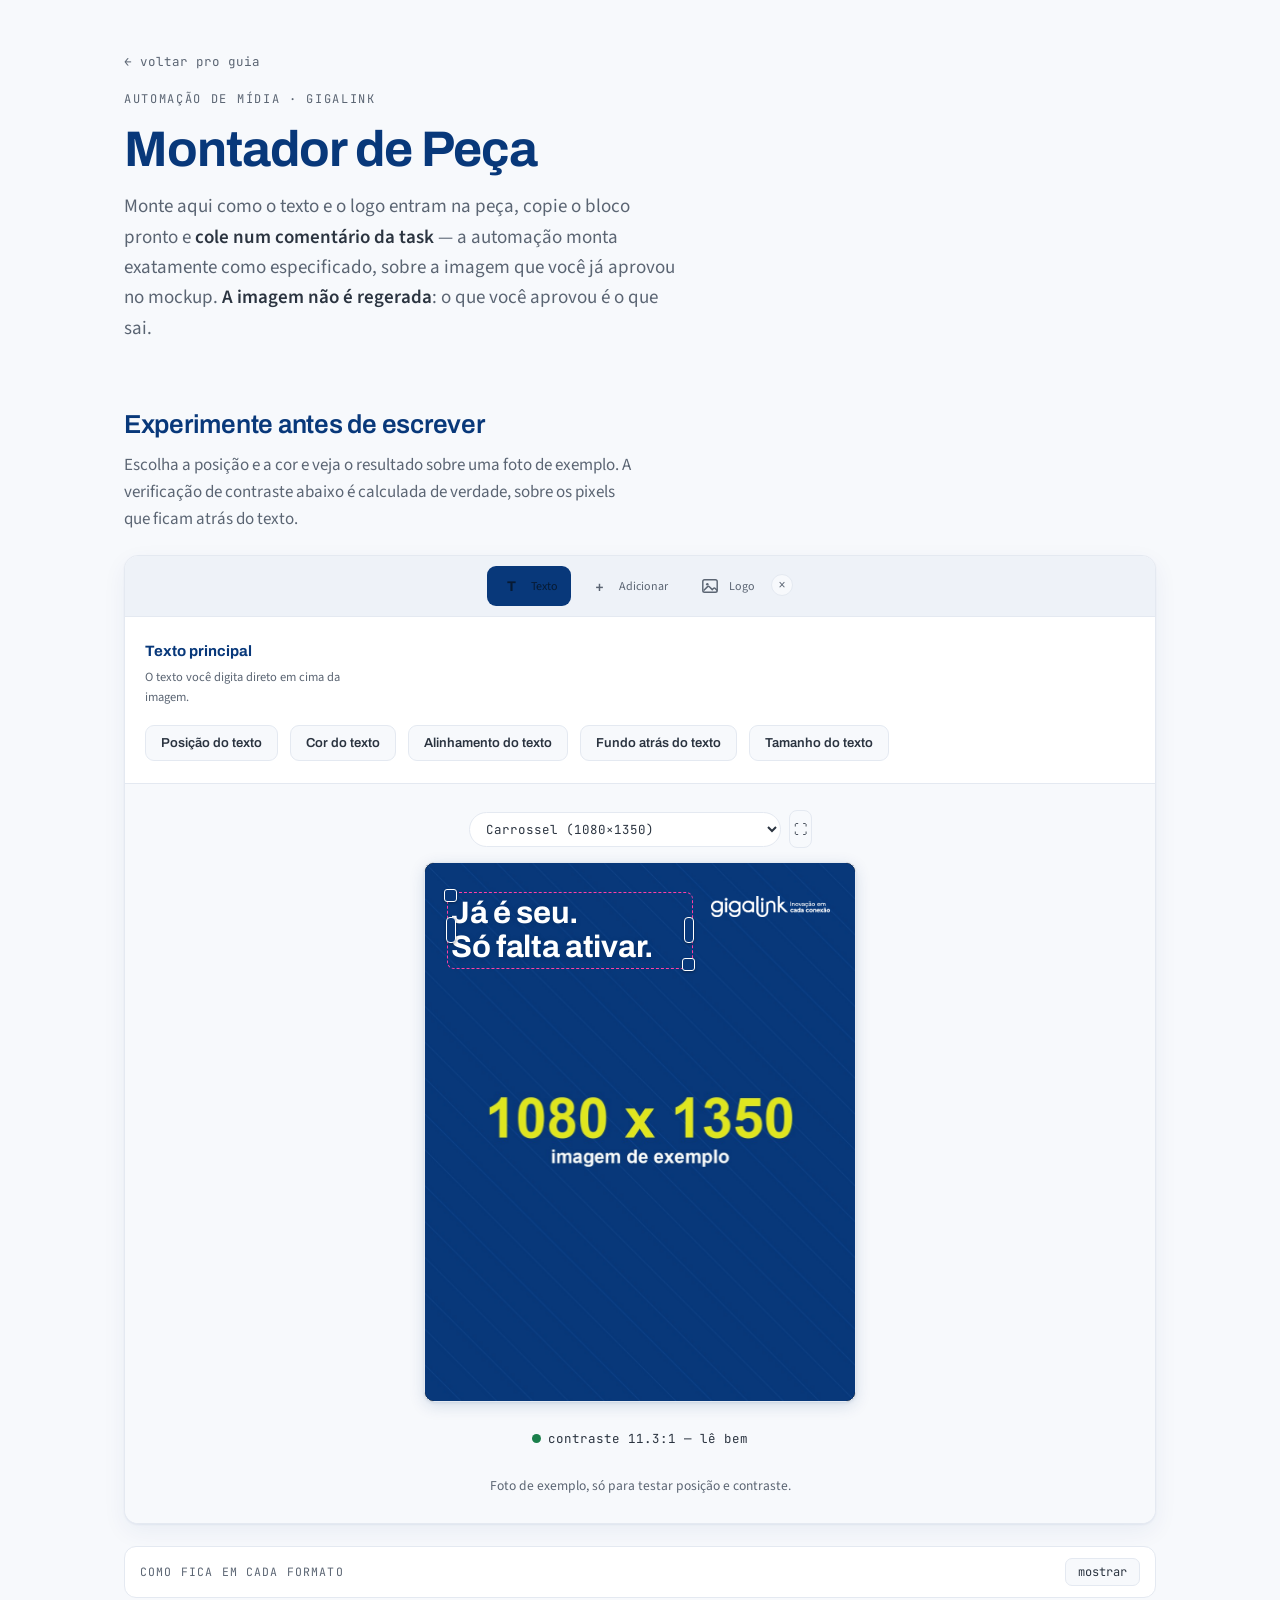
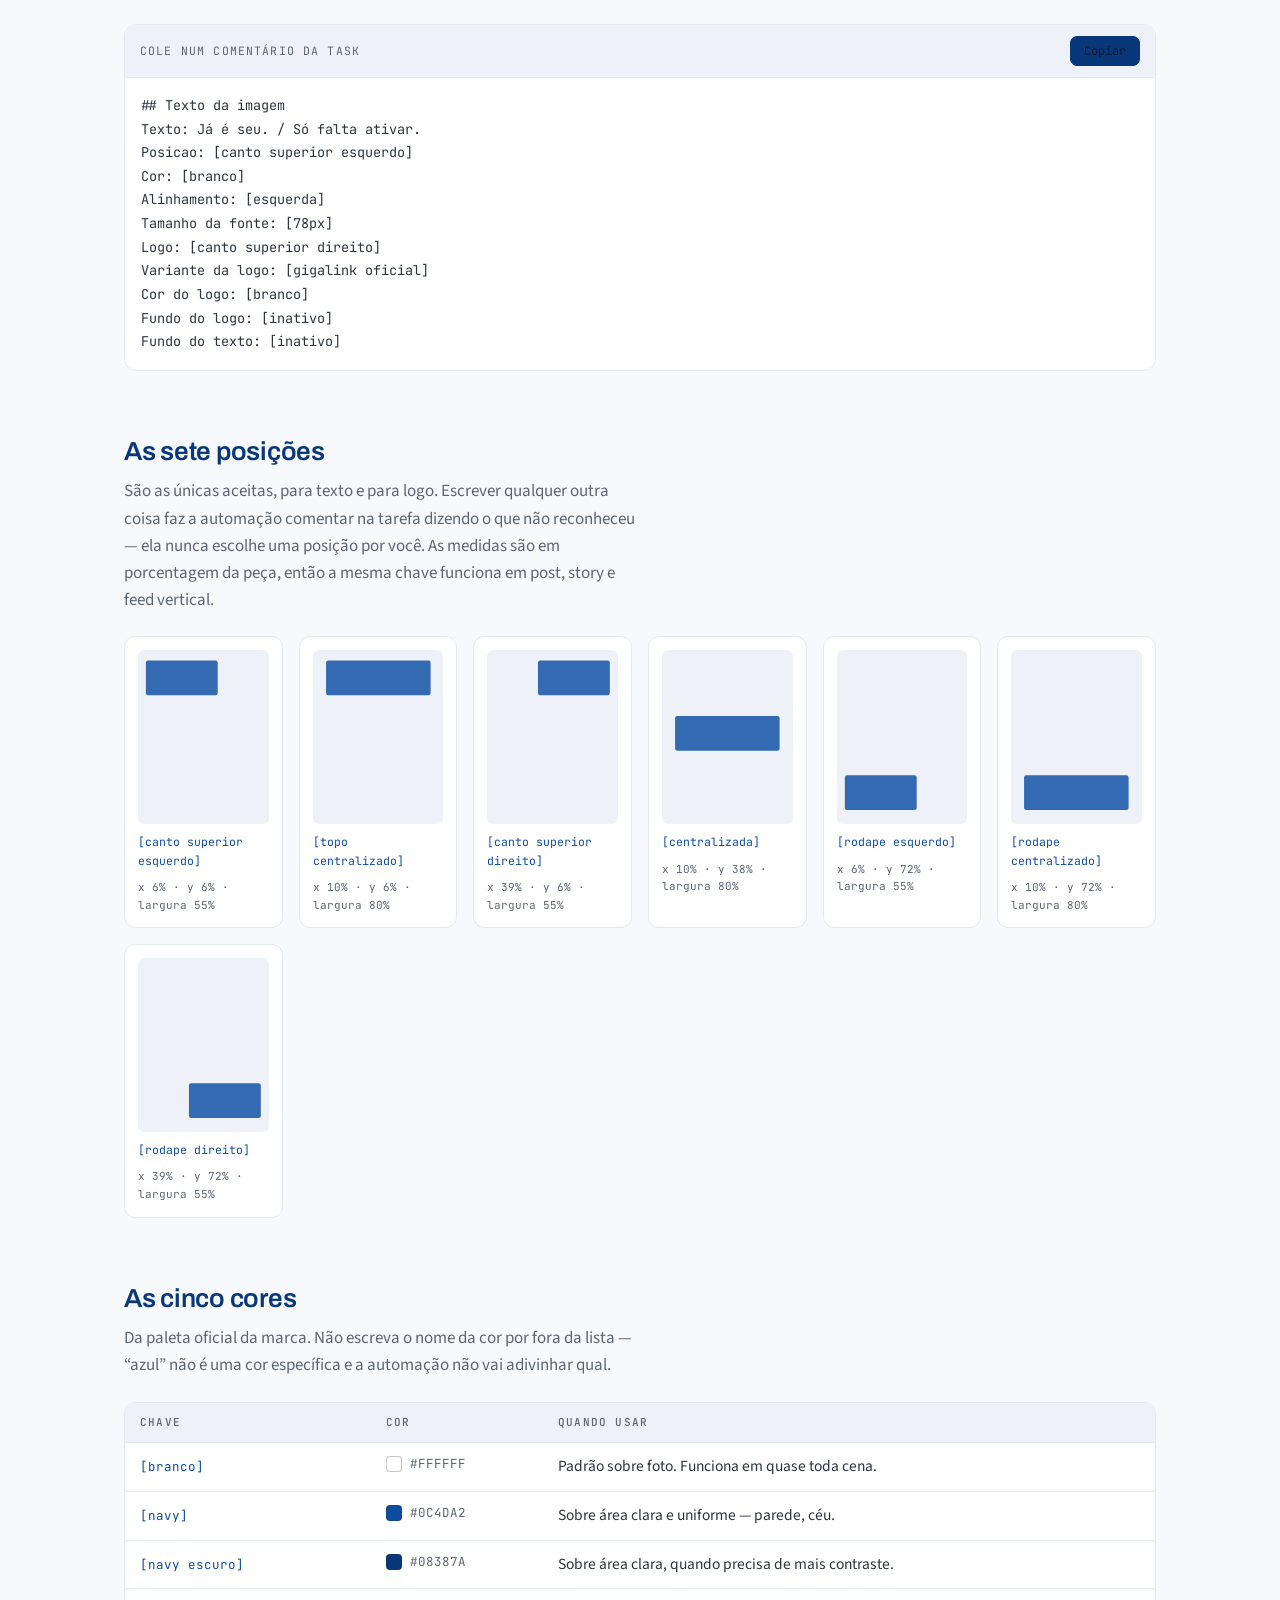
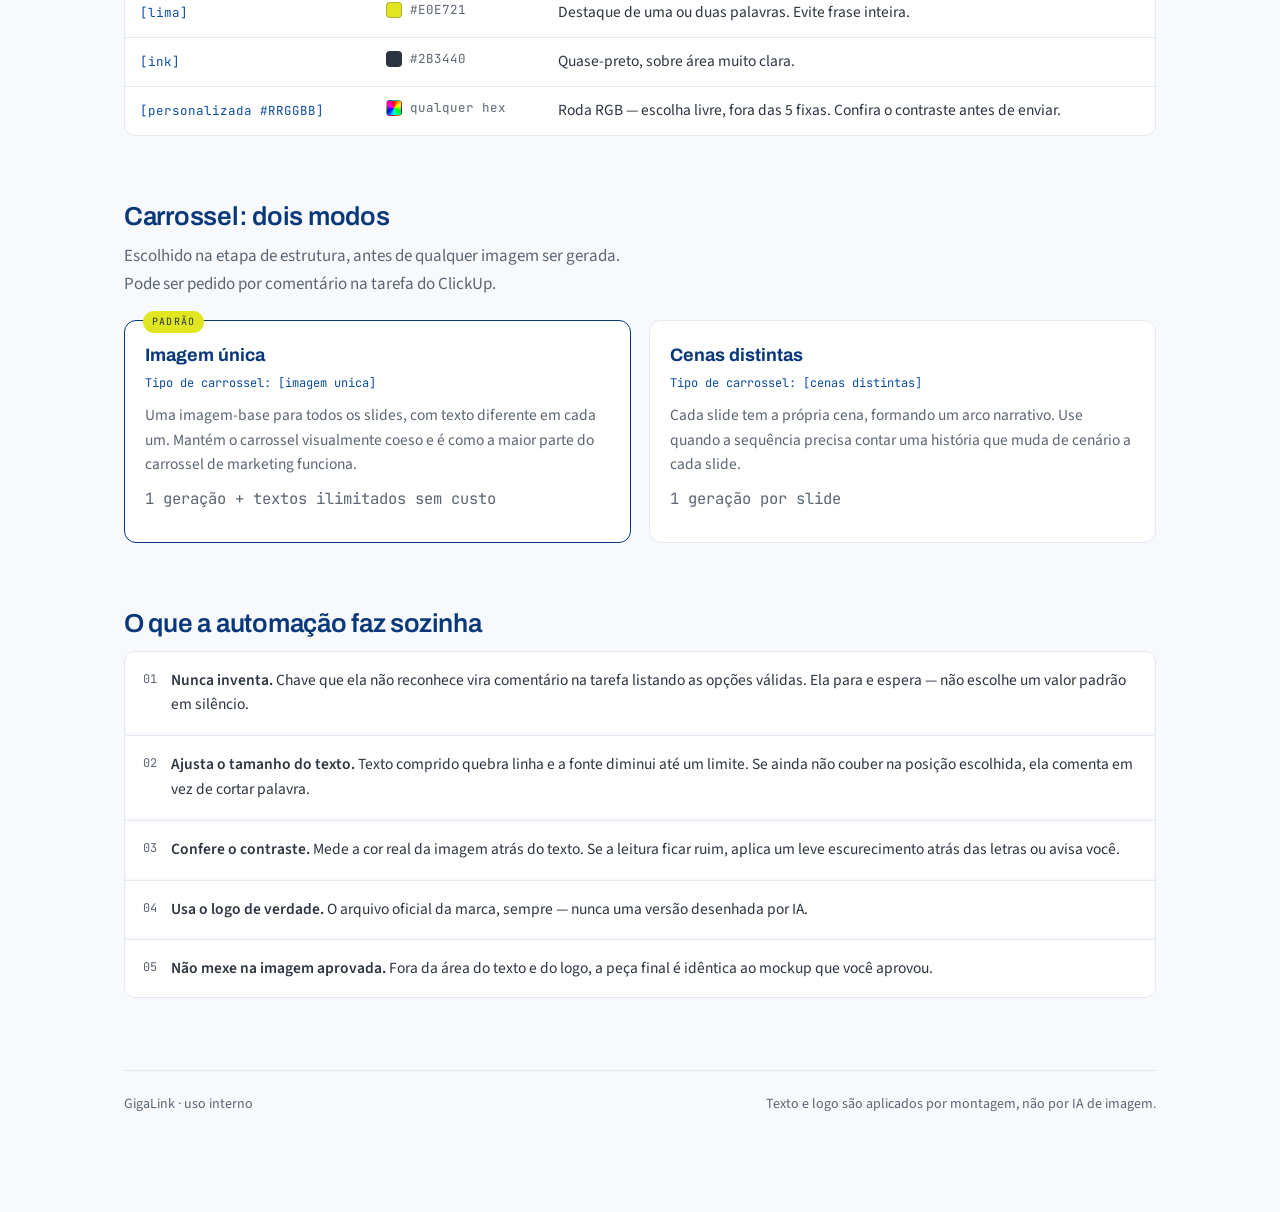
==== commit 073176d9: "fix(montador-peca): remove a alça "⠿" de arrastar (redundante) Cada caixa (Texto 1, Texto 2, Logo) t" ====
--- a/montador-peca/index.html
+++ b/montador-peca/index.html
@@ -386,13 +386,6 @@
   -webkit-mask-size:contain; mask-size:contain;
   background-position:center; background-repeat:no-repeat; background-size:contain;
 }
-.drag-handle{
-  position:absolute; width:22px; height:22px; border-radius:50%;
-  background:var(--navy-dark); color:var(--card); display:flex; align-items:center;
-  justify-content:center; font-size:12px; line-height:1; cursor:move;
-  touch-action:none; user-select:none; box-shadow:0 1px 3px rgba(0,0,0,.35); z-index:6;
-}
-:root[data-theme="dark"] .drag-handle, :root:not([data-theme="light"]) .drag-handle{color:#071a33}
 .resize-handle{
   position:absolute; width:10px; height:26px; border-radius:4px;
   background:var(--navy-dark); border:1.5px solid var(--card); cursor:ew-resize;
@@ -711,9 +704,6 @@
           <div class="tbox" id="tbox" contenteditable="true" spellcheck="false" data-placeholder="Escreva o texto aqui"></div>
           <div class="tbox" id="tbox2" contenteditable="true" spellcheck="false" data-placeholder="Escreva o texto aqui" hidden></div>
           <div class="lbox" id="lbox"><div class="lbox-img" id="lboximg"></div></div>
-          <div class="drag-handle" id="tbox-handle" title="Arrastar">⠿</div>
-          <div class="drag-handle" id="tbox2-handle" title="Arrastar" hidden>⠿</div>
-          <div class="drag-handle" id="lbox-handle" title="Arrastar">⠿</div>
           <div class="resize-handle" id="tbox-resize-l" title="Redimensionar largura" hidden></div>
           <div class="resize-handle" id="tbox-resize-r" title="Redimensionar largura" hidden></div>
           <div class="resize-handle" id="tbox2-resize-l" title="Redimensionar largura" hidden></div>
@@ -1253,71 +1243,14 @@
   }
 }
 
-// Arrastar a caixa direto na previa, com guia de centralizacao (igual Canva).
-// 'handle' recebe o mousedown (o gripzinho, pra nao conflitar com o clique-pra-editar
-// texto do contenteditable); 'boxEl' e a caixa de verdade, usada so pra medir tamanho
-// (largura/altura) na hora de calcular o snap de centralizacao.
-// getPos/setPos leem e escrevem x/y em % relativas ao canvas; onStart converte a
-// caixa pra modo personalizado (se ainda nao estiver) antes do primeiro movimento,
-// semeando com a posicao atual, pra que arrastar "funcione" mesmo saindo de um preset.
-function attachDrag(handle, boxEl, getPos, setPos, onStart){
-  let dragging = false, startClientX, startClientY, startX, startY;
-  function pos(e){ const p = e.touches ? e.touches[0] : e; return {x:p.clientX, y:p.clientY}; }
-  function start(e){
-    e.preventDefault();
-    onStart();
-    const cur = getPos();
-    startX = cur.x; startY = cur.y;
-    const p = pos(e);
-    startClientX = p.x; startClientY = p.y;
-    dragging = true;
-    document.addEventListener('mousemove', move);
-    document.addEventListener('mouseup', end);
-    document.addEventListener('touchmove', move, {passive:false});
-    document.addEventListener('touchend', end);
-  }
-  function move(e){
-    if(!dragging) return;
-    e.preventDefault();
-    const p = pos(e);
-    const frame = $('frame').getBoundingClientRect();
-    let x = Math.min(95, Math.max(0, startX + (p.x - startClientX) / frame.width * 100));
-    let y = Math.min(95, Math.max(0, startY + (p.y - startClientY) / frame.height * 100));
-
-    const rect = boxEl.getBoundingClientRect();
-    const boxWPerc = rect.width / frame.width * 100;
-    const boxHPerc = rect.height / frame.height * 100;
-    const THRESH = 1.8;
-    const snapX = Math.abs((x + boxWPerc / 2) - 50) < THRESH;
-    const snapY = Math.abs((y + boxHPerc / 2) - 50) < THRESH;
-    if (snapX) x = 50 - boxWPerc / 2;
-    if (snapY) y = 50 - boxHPerc / 2;
-    $('guideV').hidden = !snapX;
-    $('guideH').hidden = !snapY;
-
-    setPos(Math.round(x * 10) / 10, Math.round(y * 10) / 10);
-    render();
-  }
-  function end(){
-    dragging = false;
-    $('guideV').hidden = true; $('guideH').hidden = true;
-    document.removeEventListener('mousemove', move);
-    document.removeEventListener('mouseup', end);
-    document.removeEventListener('touchmove', move);
-    document.removeEventListener('touchend', end);
-  }
-  handle.addEventListener('mousedown', start);
-  handle.addEventListener('touchstart', start, {passive:false});
-}
-
-// Arrastar clicando em QUALQUER ponto do texto (nao so pelo puxador ⠿) -- a
-// dificuldade de fazer isso num contenteditable e que mousedown tambem serve pra
-// posicionar o cursor de edicao. Resolvido com um LIMIAR: so vira "arrastar" depois
-// que o ponteiro anda mais que alguns px ainda com o botao pressionado; um clique
-// simples (sem mover) continua funcionando como clique normal pra editar o texto.
-// Quando o limiar e cruzado, tira o foco do contenteditable (senao ele fica
-// selecionando texto durante o arraste) e reaproveita a mesma logica de guia de
-// centralizacao do attachDrag.
+// FIX 2026-09-10: era "attachDragDireto" complementando a alca "⠿" (removida --
+// arrastar clicando direto na caixa ja bastava, a alca so ocupava espaco). Agora e
+// o UNICO jeito de arrastar. A dificuldade de arrastar clicando num contenteditable
+// e que mousedown tambem serve pra posicionar o cursor de edicao. Resolvido com um
+// LIMIAR: so vira "arrastar" depois que o ponteiro anda mais que alguns px ainda com
+// o botao pressionado; um clique simples (sem mover) continua funcionando como
+// clique normal pra editar o texto. Quando o limiar e cruzado, tira o foco do
+// contenteditable (senao ele fica selecionando texto durante o arraste).
 function attachDragDireto(el, getPos, setPos, onStart){
   let pronto = false, arrastando = false, startClientX, startClientY, startX, startY;
   const LIMIAR = 5;
@@ -1856,26 +1789,6 @@
   $('lbox').classList.toggle('selecionado', selecionado === 'logo');
   renderItemList();
 
-  // handle de arrastar acompanha a caixa selecionada, sempre no canto superior esquerdo dela
-  // FIX 2026-09-01: o puxador ficava meio dentro da caixa e cobria a primeira letra
-  // do texto. Agora fica inteiro FORA: acima da caixa quando ha espaco, abaixo quando
-  // a caixa esta colada no topo. Sempre clampado dentro do quadro.
-  function posicionarHandle(handle, alvo, mostrar){
-    handle.hidden = !mostrar;
-    if (!mostrar) return;
-    const TAM = 22, FOLGA = 4;
-    const ax = parseFloat(alvo.style.left) || 0;
-    const ay = parseFloat(alvo.style.top) || 0;
-    const ah = alvo.offsetHeight || 0;
-    let hy = ay - TAM - FOLGA;
-    if (hy < 0) hy = ay + ah + FOLGA;
-    handle.style.left = Math.max(0, Math.min(ax, W - TAM)) + 'px';
-    handle.style.top = Math.max(0, Math.min(hy, H - TAM)) + 'px';
-  }
-  posicionarHandle($('tbox-handle'), t, selecionado === 'texto1');
-  posicionarHandle($('tbox2-handle'), t2, selecionado === 'texto2' && sel.extra.ativo);
-  posicionarHandle($('lbox-handle'), $('lbox'), selecionado === 'logo' && sel.logoAtivo);
-
   function posicionarResize(hl, hr, alvo, mostrar){
     hl.hidden = hr.hidden = !mostrar;
     if (!mostrar) return;
@@ -2198,11 +2111,9 @@
   }
 }
 
-attachDrag($('tbox-handle'), $('tbox'),
-  () => sel.custom.ativo ? {x:sel.custom.x, y:sel.custom.y} : {x:sel.pos.x, y:sel.pos.y},
-  (x, y) => { sel.custom.x = x; sel.custom.y = y; },
-  ativarCustom1);
-// arrastar clicando direto no texto, sem precisar do puxador
+// FIX 2026-09-10: removida a alca "⠿" (attachDrag) -- arrastar clicando direto na
+// caixa (attachDragDireto, logo abaixo) ja faz exatamente a mesma coisa e e o modo
+// que as pessoas de fato usavam; a alca so ocupava espaco na previa.
 attachDragDireto($('tbox'),
   () => sel.custom.ativo ? {x:sel.custom.x, y:sel.custom.y} : {x:sel.pos.x, y:sel.pos.y},
   (x, y) => { sel.custom.x = x; sel.custom.y = y; },
@@ -2220,10 +2131,6 @@
 attachResizeFonte($('tbox-resize-tl'), () => sel.fontSizePct, v => { sel.fontSizePct = v; },
   () => { selecionado = 'texto1'; }, -1);
 
-attachDrag($('tbox2-handle'), $('tbox2'),
-  () => sel.extra.custom.ativo ? {x:sel.extra.custom.x, y:sel.extra.custom.y} : {x:sel.extra.pos.x, y:sel.extra.pos.y},
-  (x, y) => { sel.extra.custom.x = x; sel.extra.custom.y = y; },
-  ativarCustom2);
 attachDragDireto($('tbox2'),
   () => sel.extra.custom.ativo ? {x:sel.extra.custom.x, y:sel.extra.custom.y} : {x:sel.extra.pos.x, y:sel.extra.pos.y},
   (x, y) => { sel.extra.custom.x = x; sel.extra.custom.y = y; },
@@ -2246,11 +2153,6 @@
     $('logo-custom-toggle').checked = true; $('logo-custom-fields').hidden = false;
   }
 }
-attachDrag($('lbox-handle'), $('lbox'),
-  () => sel.customLogo.ativo ? {x:sel.customLogo.x, y:sel.customLogo.y} : {x:sel.logo.x, y:sel.logo.y},
-  (x, y) => { sel.customLogo.x = x; sel.customLogo.y = y; },
-  ativarCustomLogo);
-// arrastar clicando direto na logo, sem precisar do puxador -- mesmo padrao do texto
 attachDragDireto($('lbox'),
   () => sel.customLogo.ativo ? {x:sel.customLogo.x, y:sel.customLogo.y} : {x:sel.logo.x, y:sel.logo.y},
   (x, y) => { sel.customLogo.x = x; sel.customLogo.y = y; },
@@ -2275,16 +2177,30 @@
 
 // FIX 2026-09-10: Delete/Backspace remove o item selecionado (Texto 2 ou Logo) --
 // mesmo efeito do botao "x" na barra de itens, so mais rapido. Texto 1 NUNCA e
-// removido por aqui (e obrigatorio, sem botao de remover tambem). Guarda contra
-// qualquer campo editavel focado (contenteditable da caixa de texto, inputs
-// numericos, etc.) pra nao interceptar a tecla de apagar letra/digito de dentro
-// de um campo -- mesmo padrao de guarda do Ctrl+Z acima.
+// removido por aqui (e obrigatorio, sem botao de remover tambem).
+//
+// FIX 2026-09-10b: a guarda original bloqueava sempre que QUALQUER campo editavel
+// da pagina estivesse com foco -- inclusive o Texto 1 (#tbox), que fica com foco de
+// edicao mesmo depois de clicar no Logo ou no Texto 2 pra "selecionar" (mousedown
+// neles nao tira o foco de um contenteditable que ja estava focado quando o item
+// selecionado por padrao ao abrir a pagina e o Texto 1). Resultado: o Delete nunca
+// removia nada, so quando por acaso nenhum campo tinha foco ainda.
+//
+// A guarda certa nao e "algum campo tem foco" -- e "o foco esta num campo que faz
+// sentido apagar caractere em vez de remover o item". #tbox (Texto 1) preso com
+// foco nunca bloqueia mais (ele nunca e removido por aqui de qualquer forma). Os
+// demais campos (inputs numericos dos paineis, #tbox2) so bloqueiam quando o item
+// que teria esse campo aberto e o mesmo que esta selecionado -- assim apagar um
+// digito no campo de tamanho de fonte do Texto 2, por exemplo, continua funcionando
+// normalmente em vez de deletar a caixa inteira.
 document.addEventListener('keydown', e => {
   if (e.key !== 'Delete' && e.key !== 'Backspace') return;
   const foco = document.activeElement;
-  const editandoCampo = foco && (foco.isContentEditable
-    || foco.tagName === 'INPUT' || foco.tagName === 'TEXTAREA');
-  if (editandoCampo) return;
+  const editandoCampoDoItemSelecionado = foco && foco !== $('tbox') && (
+    (selecionado === 'texto2' && (foco === $('tbox2') || foco === $('fontsize-2'))) ||
+    (selecionado === 'logo' && foco.tagName === 'INPUT' && $('panel-logo').contains(foco))
+  );
+  if (editandoCampoDoItemSelecionado) return;
   if (selecionado === 'texto2' && sel.extra.ativo) {
     e.preventDefault();
     sel.extra.ativo = false;
